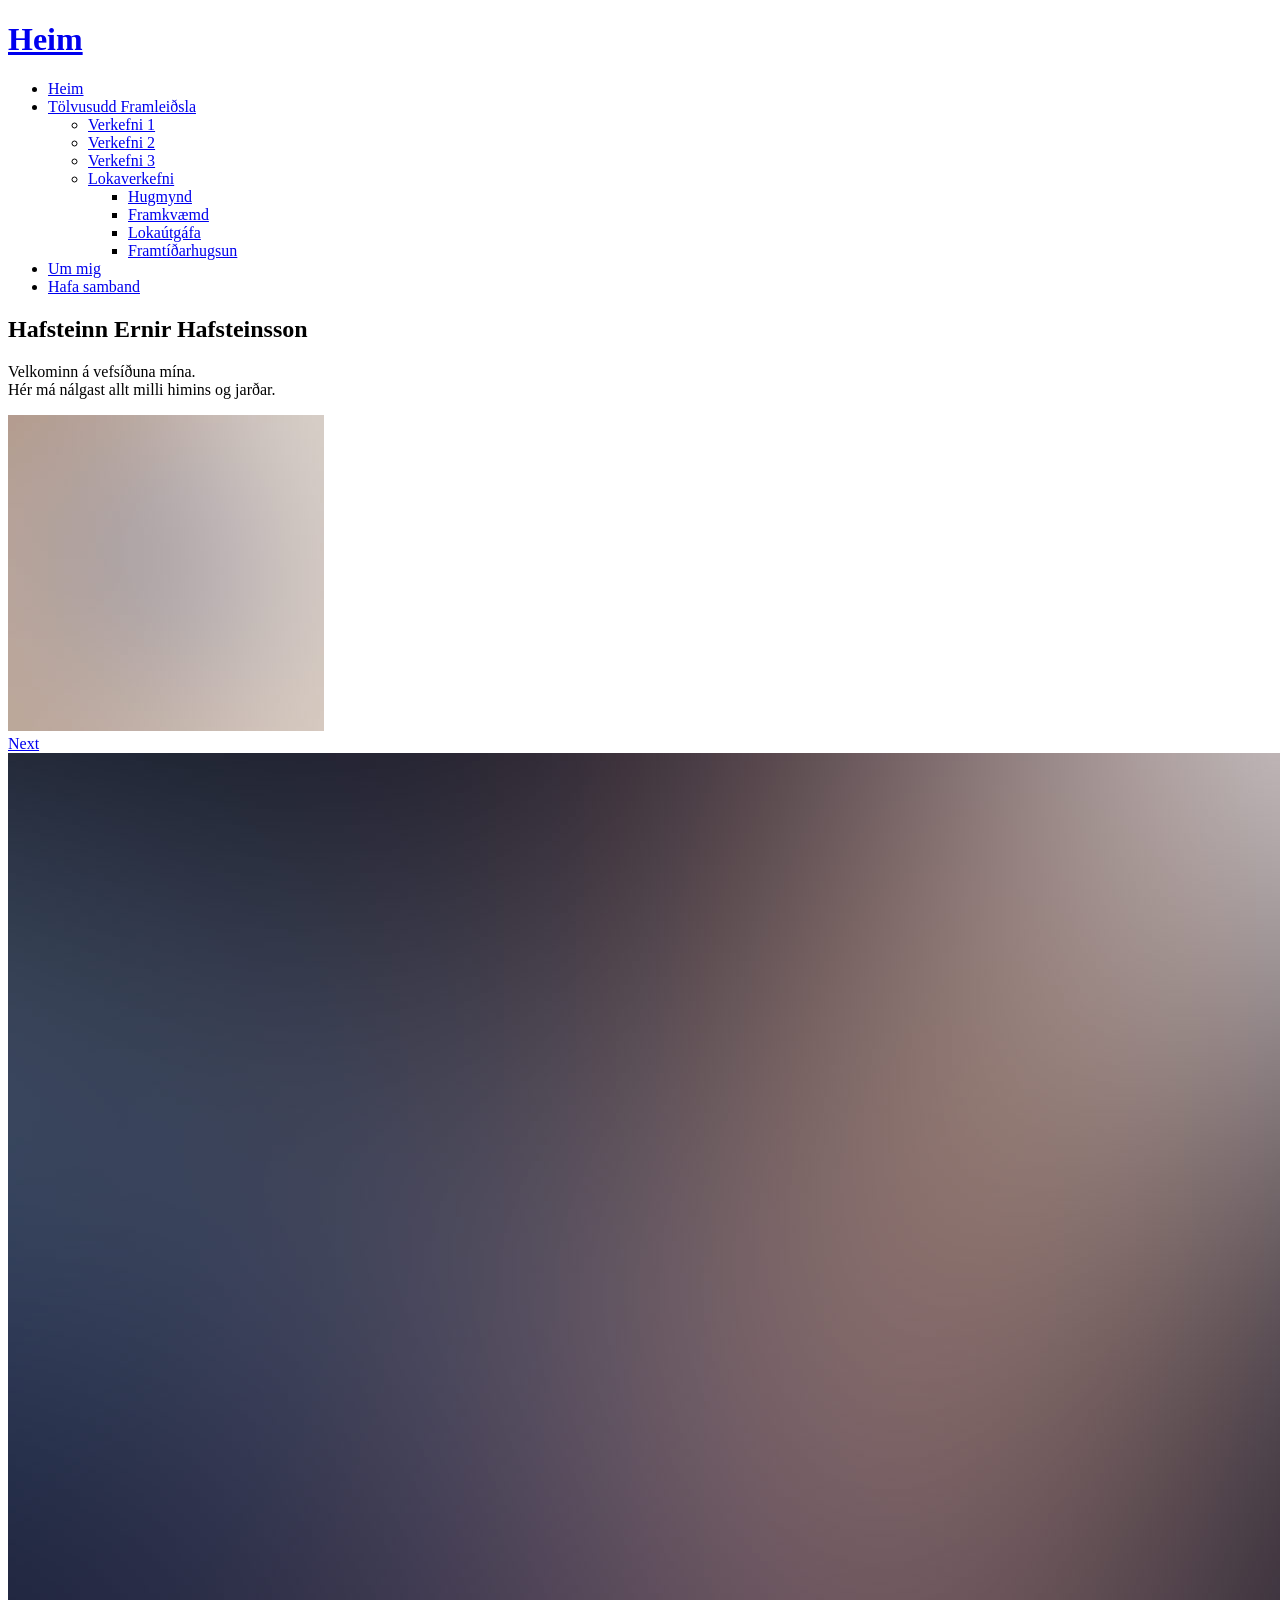
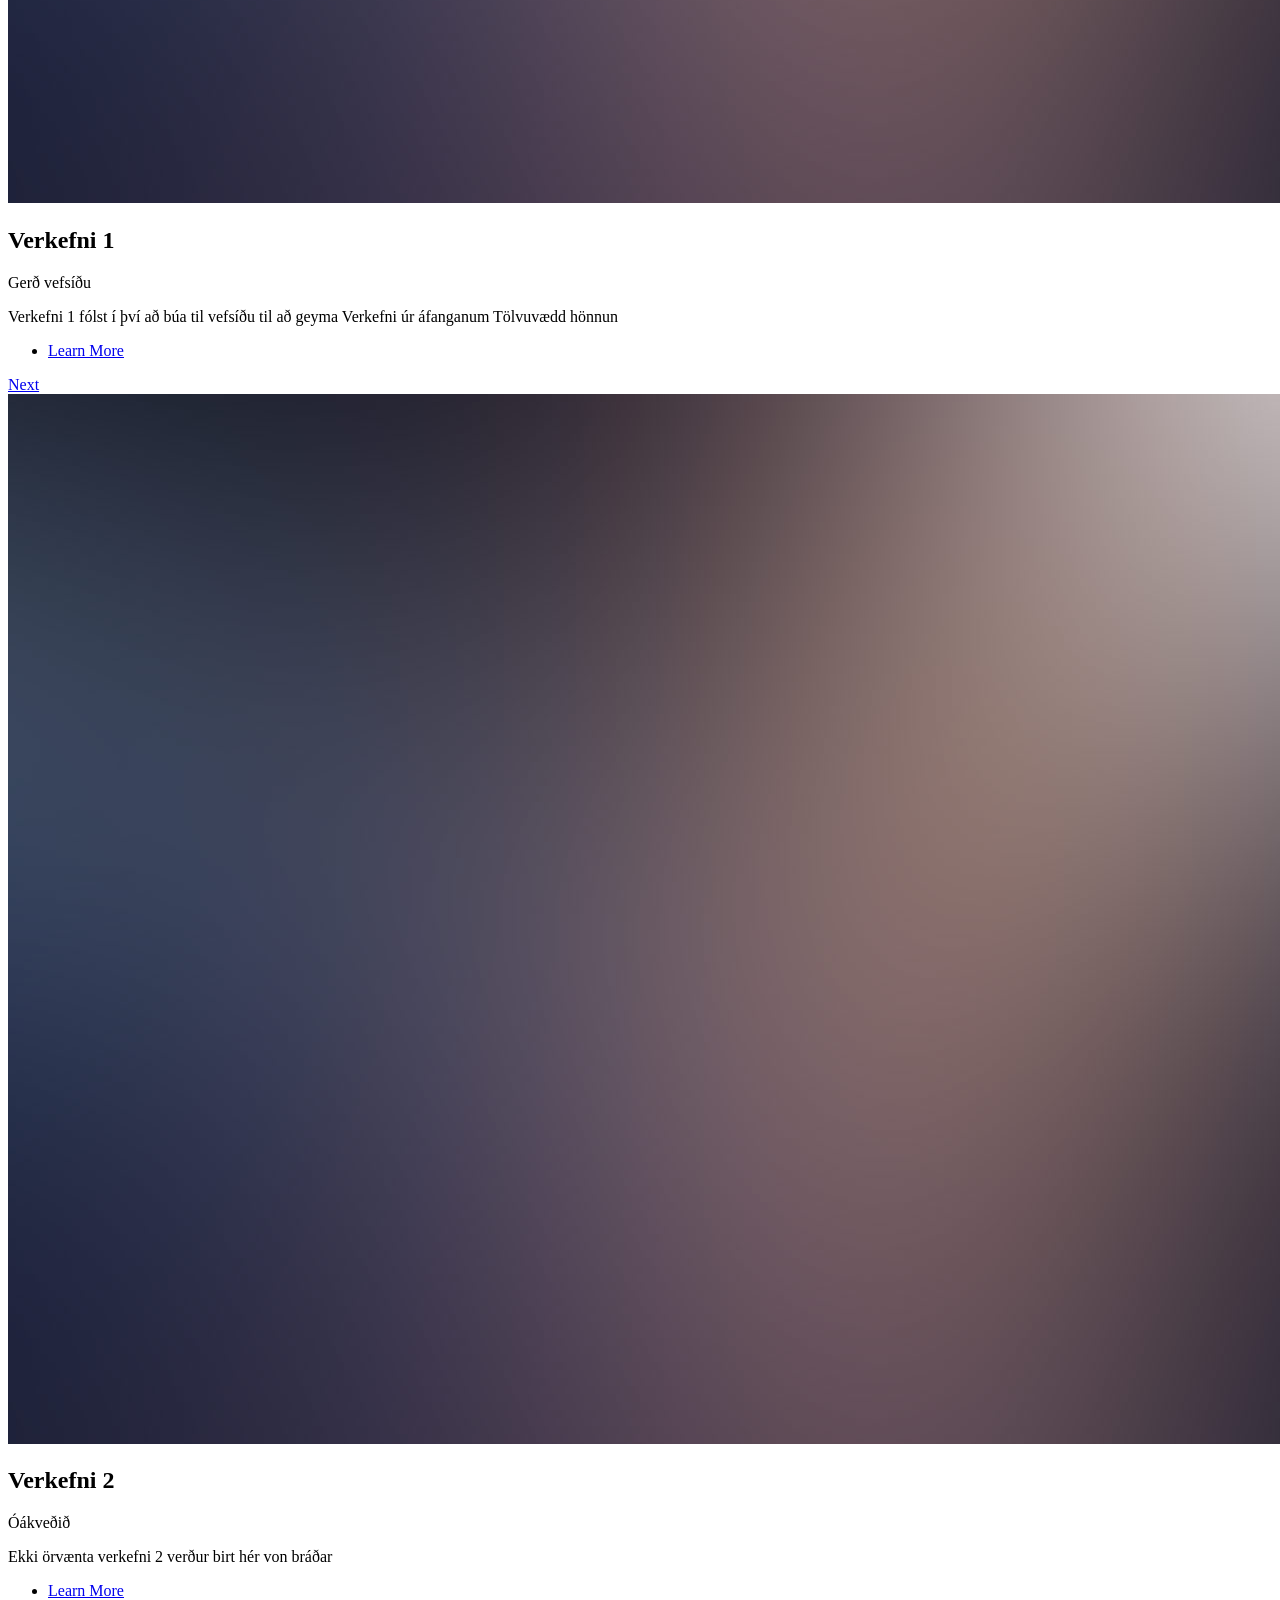
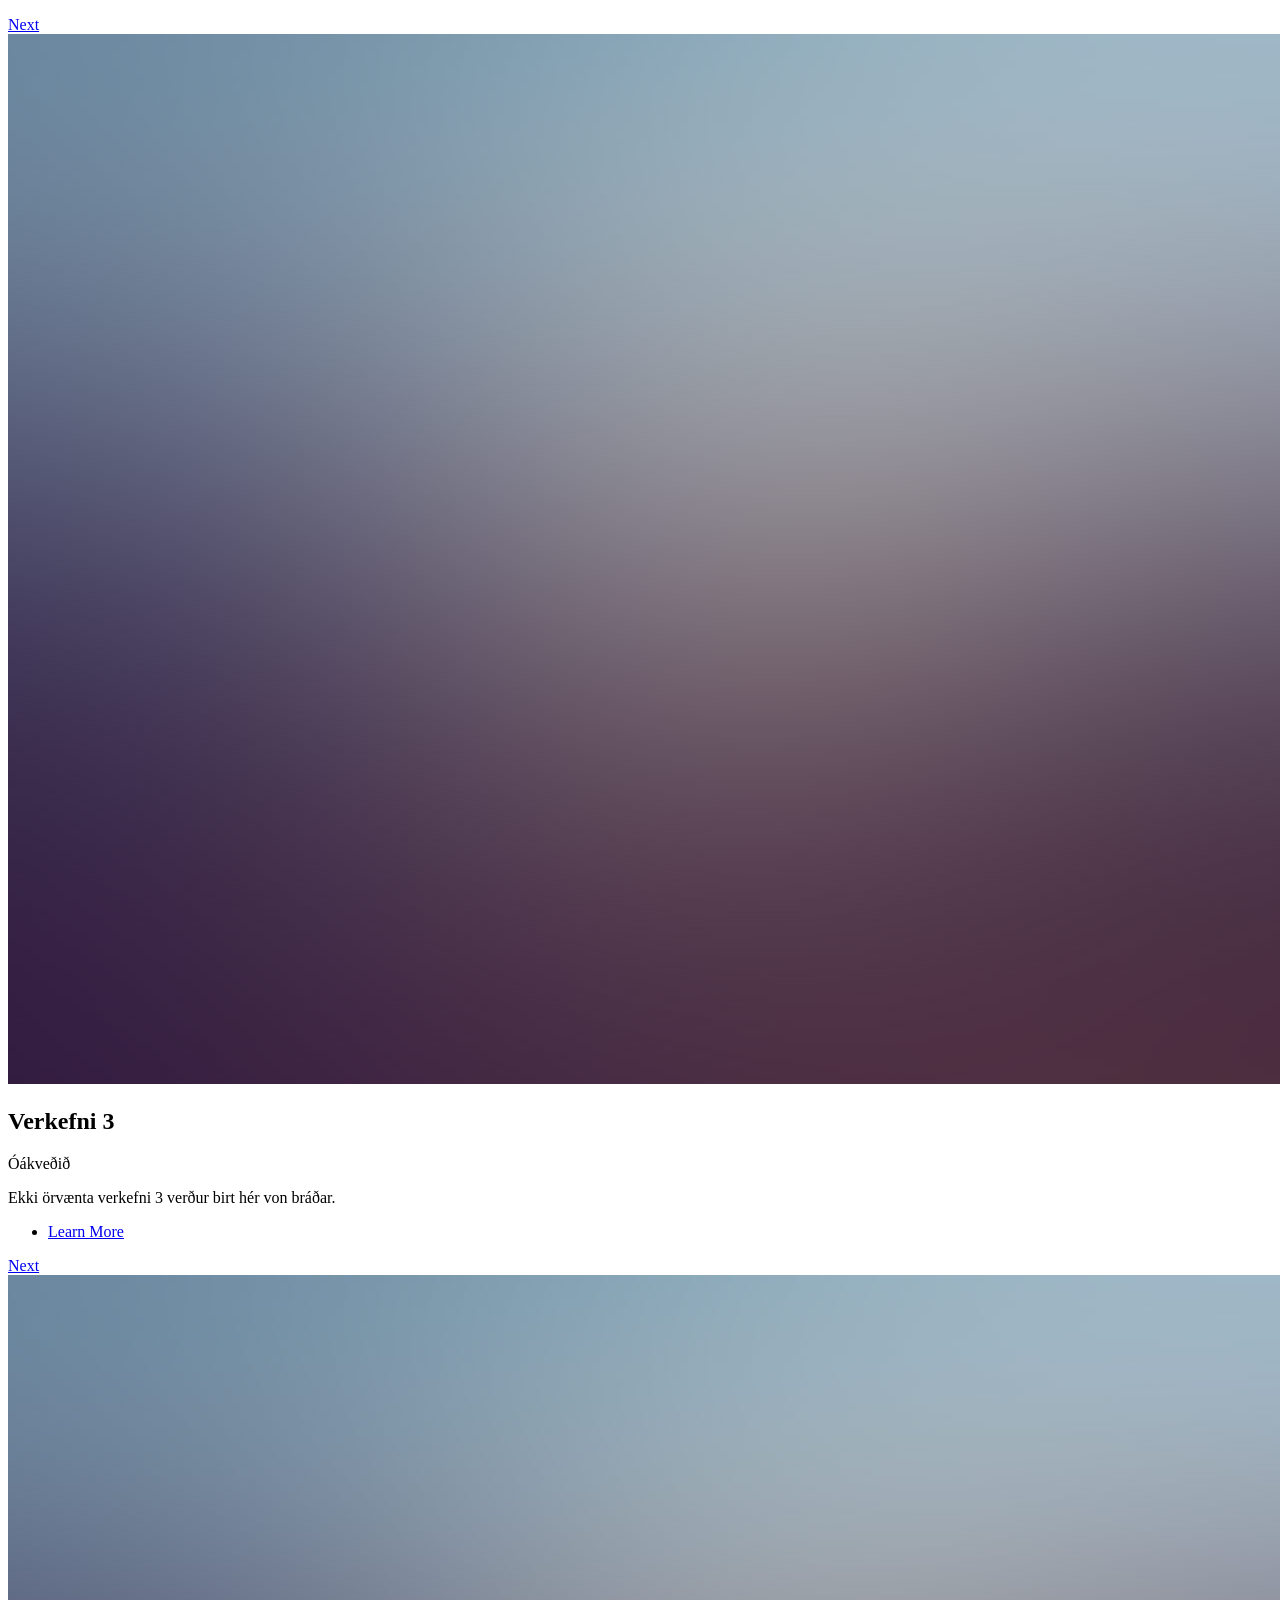
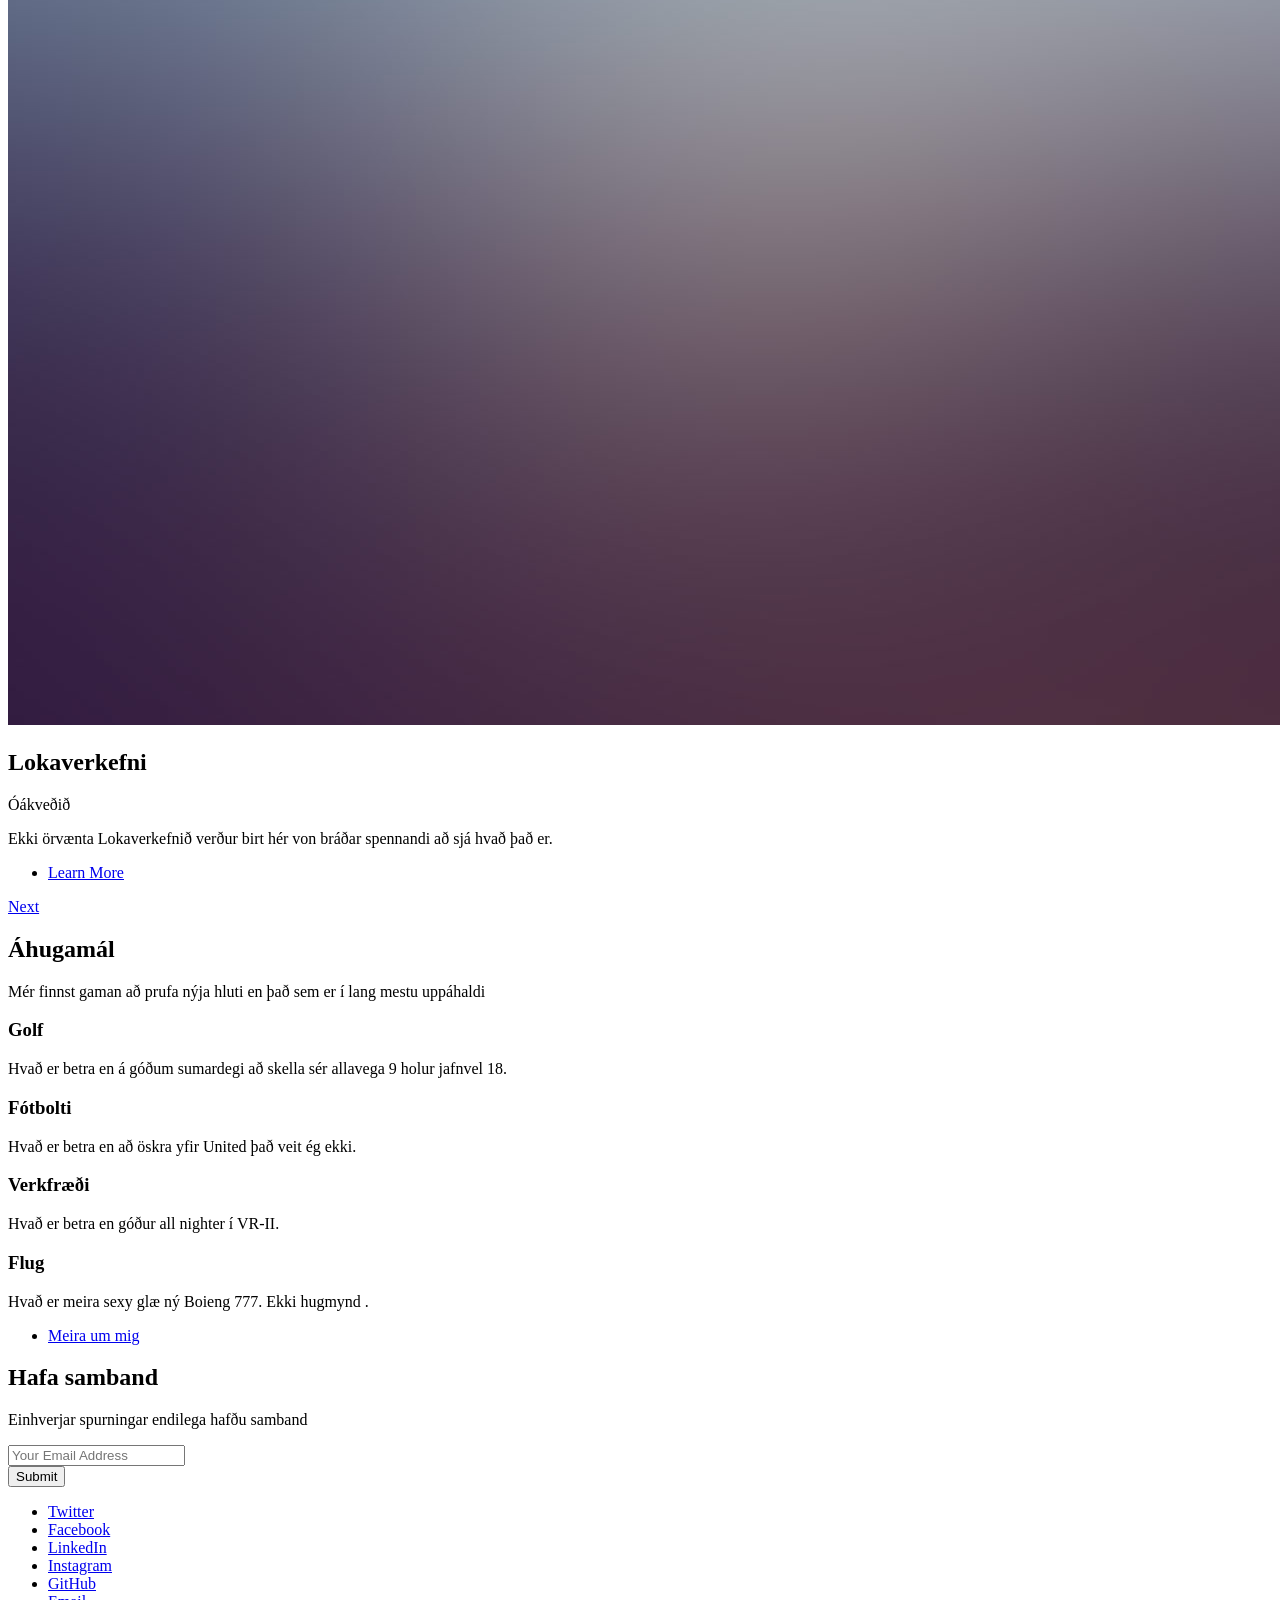
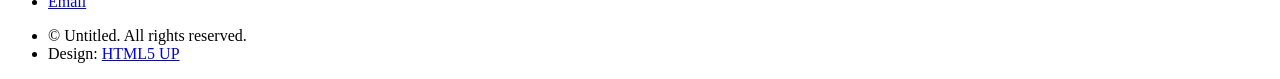
==== index.html @ cff500f5 "Add files via upload" ====
<!DOCTYPE HTML>
<!--
	Landed by HTML5 UP
	html5up.net | @ajlkn
	Free for personal and commercial use under the CCA 3.0 license (html5up.net/license)
-->
<html>
	<head>
		<title>Landed by HTML5 UP</title>
		<meta charset="utf-8" />
		<meta name="viewport" content="width=device-width, initial-scale=1, user-scalable=no" />
		<link rel="stylesheet" href="assets/css/main.css" />
		<noscript><link rel="stylesheet" href="assets/css/noscript.css" /></noscript>
	</head>
	<body class="is-preload landing">
		<div id="page-wrapper">

			<!-- Header -->
				<header id="header">
					<h1 id="logo"><a href="index.html">Heim</a></h1>
					<nav id="nav">
						<ul>
							<li><a href="index.html">Heim</a></li>
							<li>
								<a href="#">Tölvusudd Framleiðsla</a>
								<ul>
									<li><a href="left-sidebar.html">Verkefni 1</a></li>
									<li><a href="right-sidebar.html">Verkefni 2</a></li>
									<li><a href="no-sidebar.html">Verkefni 3</a></li>
									<li>
										<a href="#">Lokaverkefni</a>
										<ul>
											<li><a href="#">Hugmynd</a></li>
											<li><a href="#">Framkvæmd</a></li>
											<li><a href="#">Lokaútgáfa</a></li>
											<li><a href="#">Framtíðarhugsun</a></li>
										</ul>
									</li>
								</ul>
							</li>
							<li><a href="elements.html">Um mig</a></li>
							<li><a href="#" class="button primary">Hafa samband</a></li>
						</ul>
					</nav>
				</header>

			<!-- Banner -->
				<section id="banner">
					<div class="content">
						<header>
							<h2>Hafsteinn Ernir Hafsteinsson</h2>
							<p>Velkominn á vefsíðuna mína.<br />
							Hér má nálgast allt milli himins og jarðar.</p>
						</header>
						<span class="image"><img src="images/pic01.jpg" alt="" /></span>
					</div>
					<a href="#one" class="goto-next scrolly">Next</a>
				</section>

			<!-- One -->
				<section id="One" class="spotlight style1 right">
					<span class="image fit main"><img src="images/pic03.jpg" alt="" /></span>
					<div class="content">
						<header>
							<h2>Verkefni 1</h2>
							<p>Gerð vefsíðu</p>
						</header>
						<p>Verkefni 1 fólst í því að búa til vefsíðu til að geyma
							Verkefni úr áfanganum Tölvuvædd hönnun 

						</p>
						<ul class="actions">
							<li><a href="#" class="button">Learn More</a></li>
						</ul>
					</div>
					<a href="#three" class="goto-next scrolly">Next</a>
				</section>

			<!-- Two -->
				<section id="two" class="spotlight style2 right">
					<span class="image fit main"><img src="images/pic03.jpg" alt="" /></span>
					<div class="content">
						<header>
							<h2>Verkefni 2</h2>
							<p>Óákveðið</p>
						</header>
						<p>Ekki örvænta verkefni 2 verður birt hér von bráðar</p>
						<ul class="actions">
							<li><a href="#" class="button">Learn More</a></li>
						</ul>
					</div>
					<a href="#three" class="goto-next scrolly">Next</a>
				</section>

			<!-- Three -->
				<section id="three" class="spotlight style3 left">
					<span class="image fit main bottom"><img src="images/pic04.jpg" alt="" /></span>
					<div class="content">
						<header>
							<h2>Verkefni 3 </h2>
							<p>Óákveðið</p>
						</header>
						<p>Ekki örvænta verkefni 3 verður birt hér von bráðar.</p>
						<ul class="actions">
							<li><a href="#" class="button">Learn More</a></li>
						</ul>
					</div>
					<a href="#four" class="goto-next scrolly">Next</a>
				</section>

			<!-- Three -->
				<section id="four" class="spotlight style4 left">
					<span class="image fit main bottom"><img src="images/pic04.jpg" alt="" /></span>
					<div class="content">
						<header>
							<h2>Lokaverkefni </h2>
							<p>Óákveðið</p>
						</header>
						<p>Ekki örvænta Lokaverkefnið verður birt hér von bráðar
							spennandi að sjá hvað það er.</p>
						<ul class="actions">
							<li><a href="#" class="button">Learn More</a></li>
						</ul>
					</div>
					<a href="#four" class="goto-next scrolly">Next</a>
				</section>

			<!-- Four -->
				<section id="five" class="wrapper style1 special fade-up">
					<div class="container">
						<header class="major">
							<h2>Áhugamál</h2>
							<p>Mér finnst gaman að prufa nýja hluti en það sem er í lang mestu uppáhaldi </p>
						</header>
						<div class="box alt">
							<div class="row gtr-uniform">
								<section class="col-4 col-6-medium col-12-xsmall">
									<span class="icon solid alt major fa-chart-area"></span>
									<h3>Golf</h3>
									<p>Hvað er betra en á góðum sumardegi að skella sér allavega 9 holur jafnvel 18.</p>
								</section>
								<section class="col-4 col-6-medium col-12-xsmall">
									<span class="icon solid alt major fa-comment"></span>
									<h3>Fótbolti</h3>
									<p>Hvað er betra en að öskra yfir United það veit ég ekki.</p>
								</section>
								<section class="col-4 col-6-medium col-12-xsmall">
									<span class="icon solid alt major fa-flask"></span>
									<h3>Verkfræði</h3>
									<p>Hvað er betra en góður all nighter í VR-II.</p>
								</section>
								<section class="col-4 col-6-medium col-12-xsmall">
									<span class="icon solid alt major fa-paper-plane"></span>
									<h3>Flug</h3>
									<p>Hvað er meira sexy glæ ný Boieng 777. Ekki hugmynd .</p>
								</section>
							</div>
						</div>
						<footer class="major">
							<ul class="actions special">
								<li><a href="#" class="button">Meira um mig</a></li>
							</ul>
						</footer>
					</div>
				</section>

			<!-- Five -->
				<section id="six" class="wrapper style2 special fade">
					<div class="container">
						<header>
							<h2>Hafa samband</h2>
							<p>Einhverjar spurningar endilega hafðu samband</p>
						</header>
						<form method="post" action="#" class="cta">
							<div class="row gtr-uniform gtr-50">
								<div class="col-8 col-12-xsmall"><input type="email" name="email" id="email" placeholder="Your Email Address" /></div>
								<div class="col-4 col-12-xsmall"><input type="submit" value="Submit" class="fit primary" /></div>
							</div>
						</form>
					</div>
				</section>

			<!-- Footer -->
				<footer id="footer">
					<ul class="icons">
						<li><a href="#" class="icon brands alt fa-twitter"><span class="label">Twitter</span></a></li>
						<li><a href="#" class="icon brands alt fa-facebook-f"><span class="label">Facebook</span></a></li>
						<li><a href="#" class="icon brands alt fa-linkedin-in"><span class="label">LinkedIn</span></a></li>
						<li><a href="#" class="icon brands alt fa-instagram"><span class="label">Instagram</span></a></li>
						<li><a href="#" class="icon brands alt fa-github"><span class="label">GitHub</span></a></li>
						<li><a href="#" class="icon solid alt fa-envelope"><span class="label">Email</span></a></li>
					</ul>
					<ul class="copyright">
						<li>&copy; Untitled. All rights reserved.</li><li>Design: <a href="http://html5up.net">HTML5 UP</a></li>
					</ul>
				</footer>

		</div>

		<!-- Scripts -->
			<script src="assets/js/jquery.min.js"></script>
			<script src="assets/js/jquery.scrolly.min.js"></script>
			<script src="assets/js/jquery.dropotron.min.js"></script>
			<script src="assets/js/jquery.scrollex.min.js"></script>
			<script src="assets/js/browser.min.js"></script>
			<script src="assets/js/breakpoints.min.js"></script>
			<script src="assets/js/util.js"></script>
			<script src="assets/js/main.js"></script>

	</body>
</html>
---- assets/css/main.css ----
@import url("fontawesome-all.min.css");
@import url("https://fonts.googleapis.com/css?family=Roboto:100,300,100italic,300italic");

/*
	Landed by HTML5 UP
	html5up.net | @ajlkn
	Free for personal and commercial use under the CCA 3.0 license (html5up.net/license)
*/

html, body, div, span, applet, object,
iframe, h1, h2, h3, h4, h5, h6, p, blockquote,
pre, a, abbr, acronym, address, big, cite,
code, del, dfn, em, img, ins, kbd, q, s, samp,
small, strike, strong, sub, sup, tt, var, b,
u, i, center, dl, dt, dd, ol, ul, li, fieldset,
form, label, legend, table, caption, tbody,
tfoot, thead, tr, th, td, article, aside,
canvas, details, embed, figure, figcaption,
footer, header, hgroup, menu, nav, output, ruby,
section, summary, time, mark, audio, video {
	margin: 0;
	padding: 0;
	border: 0;
	font-size: 100%;
	font: inherit;
	vertical-align: baseline;}

article, aside, details, figcaption, figure,
footer, header, hgroup, menu, nav, section {
	display: block;}

body {
	line-height: 1;
}

ol, ul {
	list-style: none;
}

blockquote, q {
	quotes: none;
}

	blockquote:before, blockquote:after, q:before, q:after {
		content: '';
		content: none;
	}

table {
	border-collapse: collapse;
	border-spacing: 0;
}

body {
	-webkit-text-size-adjust: none;
}

mark {
	background-color: transparent;
	color: inherit;
}

input::-moz-focus-inner {
	border: 0;
	padding: 0;
}

input, select, textarea {
	-moz-appearance: none;
	-webkit-appearance: none;
	-ms-appearance: none;
	appearance: none;
}

/* Basic */

	html {
		box-sizing: border-box;
	}

	*, *:before, *:after {
		box-sizing: inherit;
	}

	html, body {
		background: #1c1d26;
	}

	body.is-preload *, body.is-preload *:before, body.is-preload *:after {
		-moz-animation: none !important;
		-webkit-animation: none !important;
		-ms-animation: none !important;
		animation: none !important;
		-moz-transition: none !important;
		-webkit-transition: none !important;
		-ms-transition: none !important;
		transition: none !important;
	}

	body, input, select, textarea {
		color: rgba(255, 255, 255, 0.75);
		font-family: "Roboto", Helvetica, sans-serif;
		font-size: 15pt;
		font-weight: 100;
		line-height: 1.75em;
	}

	a {
		-moz-transition: border-color 0.2s ease-in-out, color 0.2s ease-in-out;
		-webkit-transition: border-color 0.2s ease-in-out, color 0.2s ease-in-out;
		-ms-transition: border-color 0.2s ease-in-out, color 0.2s ease-in-out;
		transition: border-color 0.2s ease-in-out, color 0.2s ease-in-out;
		border-bottom: dotted 1px;
		color: #e44c65;
		text-decoration: none;
	}

		a:hover {
			color: #e44c65 !important;
			border-bottom-color: transparent;
		}

	strong, b {
		color: #ffffff;
		font-weight: 300;
	}

	em, i {
		font-style: italic;
	}

	p {
		margin: 0 0 2em 0;
	}

	h1, h2, h3, h4, h5, h6 {
		color: #ffffff;
		font-weight: 300;
		line-height: 1em;
		margin: 0 0 1em 0;
	}

		h1 a, h2 a, h3 a, h4 a, h5 a, h6 a {
			color: inherit;
			border: 0;
		}

	h2 {
		font-size: 2em;
		line-height: 1.5em;
		letter-spacing: -0.025em;
	}

	h3 {
		font-size: 1.35em;
		line-height: 1.5em;
	}

	h4 {
		font-size: 1.1em;
		line-height: 1.5em;
	}

	h5 {
		font-size: 0.9em;
		line-height: 1.5em;
	}

	h6 {
		font-size: 0.7em;
		line-height: 1.5em;
	}

	sub {
		font-size: 0.8em;
		position: relative;
		top: 0.5em;
	}

	sup {
		font-size: 0.8em;
		position: relative;
		top: -0.5em;
	}

	hr {
		border: 0;
		border-bottom: solid 1px rgba(255, 255, 255, 0.3);
		margin: 3em 0;
	}

		hr.major {
			margin: 4em 0;
		}

	blockquote {
		border-left: solid 4px rgba(255, 255, 255, 0.3);
		font-style: italic;
		margin: 0 0 2em 0;
		padding: 0.5em 0 0.5em 2em;
	}

	code {
		background: rgba(255, 255, 255, 0.075);
		border-radius: 4px;
		font-family: "Courier New", monospace;
		font-size: 0.9em;
		margin: 0 0.25em;
		padding: 0.25em 0.65em;
	}

	pre {
		-webkit-overflow-scrolling: touch;
		font-family: "Courier New", monospace;
		font-size: 0.9em;
		margin: 0 0 2em 0;
	}

		pre code {
			display: block;
			line-height: 1.75em;
			padding: 1em 1.5em;
			overflow-x: auto;
		}

	.align-left {
		text-align: left;
	}

	.align-center {
		text-align: center;
	}

	.align-right {
		text-align: right;
	}

/* Loader */

	@-moz-keyframes spinner-show {
		0% {
			opacity: 0;
		}

		100% {
			opacity: 1;
		}
	}

	@-webkit-keyframes spinner-show {
		0% {
			opacity: 0;
		}

		100% {
			opacity: 1;
		}
	}

	@-ms-keyframes spinner-show {
		0% {
			opacity: 0;
		}

		100% {
			opacity: 1;
		}
	}

	@keyframes spinner-show {
		0% {
			opacity: 0;
		}

		100% {
			opacity: 1;
		}
	}

	@-moz-keyframes spinner-hide {
		0% {
			color: rgba(255, 255, 255, 0.15);
			z-index: 100001;
			-moz-transform: scale(1) rotate(0deg);
			-webkit-transform: scale(1) rotate(0deg);
			-ms-transform: scale(1) rotate(0deg);
			transform: scale(1) rotate(0deg);
		}

		99% {
			color: #1c1d26;
			z-index: 100001;
			-moz-transform: scale(0.5) rotate(360deg);
			-webkit-transform: scale(0.5) rotate(360deg);
			-ms-transform: scale(0.5) rotate(360deg);
			transform: scale(0.5) rotate(360deg);
		}

		100% {
			color: #1c1d26;
			z-index: -1;
			-moz-transform: scale(0.5) rotate(360deg);
			-webkit-transform: scale(0.5) rotate(360deg);
			-ms-transform: scale(0.5) rotate(360deg);
			transform: scale(0.5) rotate(360deg);
		}
	}

	@-webkit-keyframes spinner-hide {
		0% {
			color: rgba(255, 255, 255, 0.15);
			z-index: 100001;
			-moz-transform: scale(1) rotate(0deg);
			-webkit-transform: scale(1) rotate(0deg);
			-ms-transform: scale(1) rotate(0deg);
			transform: scale(1) rotate(0deg);
		}

		99% {
			color: #1c1d26;
			z-index: 100001;
			-moz-transform: scale(0.5) rotate(360deg);
			-webkit-transform: scale(0.5) rotate(360deg);
			-ms-transform: scale(0.5) rotate(360deg);
			transform: scale(0.5) rotate(360deg);
		}

		100% {
			color: #1c1d26;
			z-index: -1;
			-moz-transform: scale(0.5) rotate(360deg);
			-webkit-transform: scale(0.5) rotate(360deg);
			-ms-transform: scale(0.5) rotate(360deg);
			transform: scale(0.5) rotate(360deg);
		}
	}

	@-ms-keyframes spinner-hide {
		0% {
			color: rgba(255, 255, 255, 0.15);
			z-index: 100001;
			-moz-transform: scale(1) rotate(0deg);
			-webkit-transform: scale(1) rotate(0deg);
			-ms-transform: scale(1) rotate(0deg);
			transform: scale(1) rotate(0deg);
		}

		99% {
			color: #1c1d26;
			z-index: 100001;
			-moz-transform: scale(0.5) rotate(360deg);
			-webkit-transform: scale(0.5) rotate(360deg);
			-ms-transform: scale(0.5) rotate(360deg);
			transform: scale(0.5) rotate(360deg);
		}

		100% {
			color: #1c1d26;
			z-index: -1;
			-moz-transform: scale(0.5) rotate(360deg);
			-webkit-transform: scale(0.5) rotate(360deg);
			-ms-transform: scale(0.5) rotate(360deg);
			transform: scale(0.5) rotate(360deg);
		}
	}

	@keyframes spinner-hide {
		0% {
			color: rgba(255, 255, 255, 0.15);
			z-index: 100001;
			-moz-transform: scale(1) rotate(0deg);
			-webkit-transform: scale(1) rotate(0deg);
			-ms-transform: scale(1) rotate(0deg);
			transform: scale(1) rotate(0deg);
		}

		99% {
			color: #1c1d26;
			z-index: 100001;
			-moz-transform: scale(0.5) rotate(360deg);
			-webkit-transform: scale(0.5) rotate(360deg);
			-ms-transform: scale(0.5) rotate(360deg);
			transform: scale(0.5) rotate(360deg);
		}

		100% {
			color: #1c1d26;
			z-index: -1;
			-moz-transform: scale(0.5) rotate(360deg);
			-webkit-transform: scale(0.5) rotate(360deg);
			-ms-transform: scale(0.5) rotate(360deg);
			transform: scale(0.5) rotate(360deg);
		}
	}

	@-moz-keyframes spinner-rotate {
		0% {
			-moz-transform: scale(1) rotate(0deg);
			-webkit-transform: scale(1) rotate(0deg);
			-ms-transform: scale(1) rotate(0deg);
			transform: scale(1) rotate(0deg);
		}

		100% {
			-moz-transform: scale(1) rotate(360deg);
			-webkit-transform: scale(1) rotate(360deg);
			-ms-transform: scale(1) rotate(360deg);
			transform: scale(1) rotate(360deg);
		}
	}

	@-webkit-keyframes spinner-rotate {
		0% {
			-moz-transform: scale(1) rotate(0deg);
			-webkit-transform: scale(1) rotate(0deg);
			-ms-transform: scale(1) rotate(0deg);
			transform: scale(1) rotate(0deg);
		}

		100% {
			-moz-transform: scale(1) rotate(360deg);
			-webkit-transform: scale(1) rotate(360deg);
			-ms-transform: scale(1) rotate(360deg);
			transform: scale(1) rotate(360deg);
		}
	}

	@-ms-keyframes spinner-rotate {
		0% {
			-moz-transform: scale(1) rotate(0deg);
			-webkit-transform: scale(1) rotate(0deg);
			-ms-transform: scale(1) rotate(0deg);
			transform: scale(1) rotate(0deg);
		}

		100% {
			-moz-transform: scale(1) rotate(360deg);
			-webkit-transform: scale(1) rotate(360deg);
			-ms-transform: scale(1) rotate(360deg);
			transform: scale(1) rotate(360deg);
		}
	}

	@keyframes spinner-rotate {
		0% {
			-moz-transform: scale(1) rotate(0deg);
			-webkit-transform: scale(1) rotate(0deg);
			-ms-transform: scale(1) rotate(0deg);
			transform: scale(1) rotate(0deg);
		}

		100% {
			-moz-transform: scale(1) rotate(360deg);
			-webkit-transform: scale(1) rotate(360deg);
			-ms-transform: scale(1) rotate(360deg);
			transform: scale(1) rotate(360deg);
		}
	}

	@-moz-keyframes overlay-hide {
		0% {
			opacity: 1;
			z-index: 100000;
		}

		15% {
			opacity: 1;
			z-index: 100000;
		}

		99% {
			opacity: 0;
			z-index: 100000;
		}

		100% {
			opacity: 0;
			z-index: -1;
		}
	}

	@-webkit-keyframes overlay-hide {
		0% {
			opacity: 1;
			z-index: 100000;
		}

		15% {
			opacity: 1;
			z-index: 100000;
		}

		99% {
			opacity: 0;
			z-index: 100000;
		}

		100% {
			opacity: 0;
			z-index: -1;
		}
	}

	@-ms-keyframes overlay-hide {
		0% {
			opacity: 1;
			z-index: 100000;
		}

		15% {
			opacity: 1;
			z-index: 100000;
		}

		99% {
			opacity: 0;
			z-index: 100000;
		}

		100% {
			opacity: 0;
			z-index: -1;
		}
	}

	@keyframes overlay-hide {
		0% {
			opacity: 1;
			z-index: 100000;
		}

		15% {
			opacity: 1;
			z-index: 100000;
		}

		99% {
			opacity: 0;
			z-index: 100000;
		}

		100% {
			opacity: 0;
			z-index: -1;
		}
	}

	body.landing {
		text-decoration: none;
	}

		body.landing:before {
			-moz-osx-font-smoothing: grayscale;
			-webkit-font-smoothing: antialiased;
			display: inline-block;
			font-style: normal;
			font-variant: normal;
			text-rendering: auto;
			line-height: 1;
			text-transform: none !important;
			font-family: 'Font Awesome 5 Free';
			font-weight: 900;
		}

		body.landing:before {
			-moz-animation: spinner-show 1.5s 1 0.25s ease forwards, spinner-hide 0.25s ease-in-out forwards !important;
			-webkit-animation: spinner-show 1.5s 1 0.25s ease forwards, spinner-hide 0.25s ease-in-out forwards !important;
			-ms-animation: spinner-show 1.5s 1 0.25s ease forwards, spinner-hide 0.25s ease-in-out forwards !important;
			animation: spinner-show 1.5s 1 0.25s ease forwards, spinner-hide 0.25s ease-in-out forwards !important;
			-moz-transform-origin: 50% 50%;
			-webkit-transform-origin: 50% 50%;
			-ms-transform-origin: 50% 50%;
			transform-origin: 50% 50%;
			color: rgba(255, 255, 255, 0.15);
			content: '\f1ce';
			cursor: default;
			display: block;
			font-size: 2em;
			height: 2em;
			left: 50%;
			line-height: 2em;
			margin: -1em 0 0 -1em;
			opacity: 0;
			position: fixed;
			text-align: center;
			top: 50%;
			width: 2em;
			z-index: -1;
		}

		body.landing:after {
			-moz-animation: overlay-hide 1.5s ease-in forwards !important;
			-webkit-animation: overlay-hide 1.5s ease-in forwards !important;
			-ms-animation: overlay-hide 1.5s ease-in forwards !important;
			animation: overlay-hide 1.5s ease-in forwards !important;
			background: #1c1d26;
			content: '';
			display: block;
			height: 100%;
			left: 0;
			opacity: 0;
			position: fixed;
			top: 0;
			width: 100%;
			z-index: -1;
		}

		body.landing.is-preload:before {
			-moz-animation: spinner-show 1.5s 1 0.25s ease forwards, spinner-rotate 0.75s infinite linear !important;
			-webkit-animation: spinner-show 1.5s 1 0.25s ease forwards, spinner-rotate 0.75s infinite linear !important;
			-ms-animation: spinner-show 1.5s 1 0.25s ease forwards, spinner-rotate 0.75s infinite linear !important;
			animation: spinner-show 1.5s 1 0.25s ease forwards, spinner-rotate 0.75s infinite linear !important;
			z-index: 100001;
		}

		body.landing.is-preload:after {
			-moz-animation: none !important;
			-webkit-animation: none !important;
			-ms-animation: none !important;
			animation: none !important;
			opacity: 1;
			z-index: 100000;
		}

	@media (-webkit-min-device-pixel-ratio: 2) {

		body.landing:before {
			line-height: 2.025em;
		}

	}

/* Container */

	.container {
		margin: 0 auto;
		max-width: calc(100% - 4em);
		width: 70em;
	}

		.container.xsmall {
			width: 17.5em;
		}

		.container.small {
			width: 35em;
		}

		.container.medium {
			width: 52.5em;
		}

		.container.large {
			width: 87.5em;
		}

		.container.xlarge {
			width: 105em;
		}

		.container.max {
			width: 100%;
		}

		@media screen and (max-width: 1280px) {

			.container {
				width: 90%;
				max-width: 100%;
			}

		}

		@media screen and (max-width: 980px) {

			.container {
				width: 100% !important;
			}

		}

/* Row */

	.row {
		display: flex;
		flex-wrap: wrap;
		box-sizing: border-box;
		align-items: stretch;
	}

		.row > * {
			box-sizing: border-box;
		}

		.row.gtr-uniform > * > :last-child {
			margin-bottom: 0;
		}

		.row.aln-left {
			justify-content: flex-start;
		}

		.row.aln-center {
			justify-content: center;
		}

		.row.aln-right {
			justify-content: flex-end;
		}

		.row.aln-top {
			align-items: flex-start;
		}

		.row.aln-middle {
			align-items: center;
		}

		.row.aln-bottom {
			align-items: flex-end;
		}

		.row > .imp {
			order: -1;
		}

		.row > .col-1 {
			width: 8.33333%;
		}

		.row > .off-1 {
			margin-left: 8.33333%;
		}

		.row > .col-2 {
			width: 16.66667%;
		}

		.row > .off-2 {
			margin-left: 16.66667%;
		}

		.row > .col-3 {
			width: 25%;
		}

		.row > .off-3 {
			margin-left: 25%;
		}

		.row > .col-4 {
			width: 33.33333%;
		}

		.row > .off-4 {
			margin-left: 33.33333%;
		}

		.row > .col-5 {
			width: 41.66667%;
		}

		.row > .off-5 {
			margin-left: 41.66667%;
		}

		.row > .col-6 {
			width: 50%;
		}

		.row > .off-6 {
			margin-left: 50%;
		}

		.row > .col-7 {
			width: 58.33333%;
		}

		.row > .off-7 {
			margin-left: 58.33333%;
		}

		.row > .col-8 {
			width: 66.66667%;
		}

		.row > .off-8 {
			margin-left: 66.66667%;
		}

		.row > .col-9 {
			width: 75%;
		}

		.row > .off-9 {
			margin-left: 75%;
		}

		.row > .col-10 {
			width: 83.33333%;
		}

		.row > .off-10 {
			margin-left: 83.33333%;
		}

		.row > .col-11 {
			width: 91.66667%;
		}

		.row > .off-11 {
			margin-left: 91.66667%;
		}

		.row > .col-12 {
			width: 100%;
		}

		.row > .off-12 {
			margin-left: 100%;
		}

		.row.gtr-0 {
			margin-top: 0;
			margin-left: 0em;
		}

			.row.gtr-0 > * {
				padding: 0 0 0 0em;
			}

			.row.gtr-0.gtr-uniform {
				margin-top: 0em;
			}

				.row.gtr-0.gtr-uniform > * {
					padding-top: 0em;
				}

		.row.gtr-25 {
			margin-top: 0;
			margin-left: -0.625em;
		}

			.row.gtr-25 > * {
				padding: 0 0 0 0.625em;
			}

			.row.gtr-25.gtr-uniform {
				margin-top: -0.625em;
			}

				.row.gtr-25.gtr-uniform > * {
					padding-top: 0.625em;
				}

		.row.gtr-50 {
			margin-top: 0;
			margin-left: -1.25em;
		}

			.row.gtr-50 > * {
				padding: 0 0 0 1.25em;
			}

			.row.gtr-50.gtr-uniform {
				margin-top: -1.25em;
			}

				.row.gtr-50.gtr-uniform > * {
					padding-top: 1.25em;
				}

		.row {
			margin-top: 0;
			margin-left: -2.5em;
		}

			.row > * {
				padding: 0 0 0 2.5em;
			}

			.row.gtr-uniform {
				margin-top: -2.5em;
			}

				.row.gtr-uniform > * {
					padding-top: 2.5em;
				}

		.row.gtr-150 {
			margin-top: 0;
			margin-left: -3.75em;
		}

			.row.gtr-150 > * {
				padding: 0 0 0 3.75em;
			}

			.row.gtr-150.gtr-uniform {
				margin-top: -3.75em;
			}

				.row.gtr-150.gtr-uniform > * {
					padding-top: 3.75em;
				}

		.row.gtr-200 {
			margin-top: 0;
			margin-left: -5em;
		}

			.row.gtr-200 > * {
				padding: 0 0 0 5em;
			}

			.row.gtr-200.gtr-uniform {
				margin-top: -5em;
			}

				.row.gtr-200.gtr-uniform > * {
					padding-top: 5em;
				}

		@media screen and (max-width: 1680px) {

			.row {
				display: flex;
				flex-wrap: wrap;
				box-sizing: border-box;
				align-items: stretch;
			}

				.row > * {
					box-sizing: border-box;
				}

				.row.gtr-uniform > * > :last-child {
					margin-bottom: 0;
				}

				.row.aln-left {
					justify-content: flex-start;
				}

				.row.aln-center {
					justify-content: center;
				}

				.row.aln-right {
					justify-content: flex-end;
				}

				.row.aln-top {
					align-items: flex-start;
				}

				.row.aln-middle {
					align-items: center;
				}

				.row.aln-bottom {
					align-items: flex-end;
				}

				.row > .imp-xlarge {
					order: -1;
				}

				.row > .col-1-xlarge {
					width: 8.33333%;
				}

				.row > .off-1-xlarge {
					margin-left: 8.33333%;
				}

				.row > .col-2-xlarge {
					width: 16.66667%;
				}

				.row > .off-2-xlarge {
					margin-left: 16.66667%;
				}

				.row > .col-3-xlarge {
					width: 25%;
				}

				.row > .off-3-xlarge {
					margin-left: 25%;
				}

				.row > .col-4-xlarge {
					width: 33.33333%;
				}

				.row > .off-4-xlarge {
					margin-left: 33.33333%;
				}

				.row > .col-5-xlarge {
					width: 41.66667%;
				}

				.row > .off-5-xlarge {
					margin-left: 41.66667%;
				}

				.row > .col-6-xlarge {
					width: 50%;
				}

				.row > .off-6-xlarge {
					margin-left: 50%;
				}

				.row > .col-7-xlarge {
					width: 58.33333%;
				}

				.row > .off-7-xlarge {
					margin-left: 58.33333%;
				}

				.row > .col-8-xlarge {
					width: 66.66667%;
				}

				.row > .off-8-xlarge {
					margin-left: 66.66667%;
				}

				.row > .col-9-xlarge {
					width: 75%;
				}

				.row > .off-9-xlarge {
					margin-left: 75%;
				}

				.row > .col-10-xlarge {
					width: 83.33333%;
				}

				.row > .off-10-xlarge {
					margin-left: 83.33333%;
				}

				.row > .col-11-xlarge {
					width: 91.66667%;
				}

				.row > .off-11-xlarge {
					margin-left: 91.66667%;
				}

				.row > .col-12-xlarge {
					width: 100%;
				}

				.row > .off-12-xlarge {
					margin-left: 100%;
				}

				.row.gtr-0 {
					margin-top: 0;
					margin-left: 0em;
				}

					.row.gtr-0 > * {
						padding: 0 0 0 0em;
					}

					.row.gtr-0.gtr-uniform {
						margin-top: 0em;
					}

						.row.gtr-0.gtr-uniform > * {
							padding-top: 0em;
						}

				.row.gtr-25 {
					margin-top: 0;
					margin-left: -0.625em;
				}

					.row.gtr-25 > * {
						padding: 0 0 0 0.625em;
					}

					.row.gtr-25.gtr-uniform {
						margin-top: -0.625em;
					}

						.row.gtr-25.gtr-uniform > * {
							padding-top: 0.625em;
						}

				.row.gtr-50 {
					margin-top: 0;
					margin-left: -1.25em;
				}

					.row.gtr-50 > * {
						padding: 0 0 0 1.25em;
					}

					.row.gtr-50.gtr-uniform {
						margin-top: -1.25em;
					}

						.row.gtr-50.gtr-uniform > * {
							padding-top: 1.25em;
						}

				.row {
					margin-top: 0;
					margin-left: -2.5em;
				}

					.row > * {
						padding: 0 0 0 2.5em;
					}

					.row.gtr-uniform {
						margin-top: -2.5em;
					}

						.row.gtr-uniform > * {
							padding-top: 2.5em;
						}

				.row.gtr-150 {
					margin-top: 0;
					margin-left: -3.75em;
				}

					.row.gtr-150 > * {
						padding: 0 0 0 3.75em;
					}

					.row.gtr-150.gtr-uniform {
						margin-top: -3.75em;
					}

						.row.gtr-150.gtr-uniform > * {
							padding-top: 3.75em;
						}

				.row.gtr-200 {
					margin-top: 0;
					margin-left: -5em;
				}

					.row.gtr-200 > * {
						padding: 0 0 0 5em;
					}

					.row.gtr-200.gtr-uniform {
						margin-top: -5em;
					}

						.row.gtr-200.gtr-uniform > * {
							padding-top: 5em;
						}

		}

		@media screen and (max-width: 1280px) {

			.row {
				display: flex;
				flex-wrap: wrap;
				box-sizing: border-box;
				align-items: stretch;
			}

				.row > * {
					box-sizing: border-box;
				}

				.row.gtr-uniform > * > :last-child {
					margin-bottom: 0;
				}

				.row.aln-left {
					justify-content: flex-start;
				}

				.row.aln-center {
					justify-content: center;
				}

				.row.aln-right {
					justify-content: flex-end;
				}

				.row.aln-top {
					align-items: flex-start;
				}

				.row.aln-middle {
					align-items: center;
				}

				.row.aln-bottom {
					align-items: flex-end;
				}

				.row > .imp-large {
					order: -1;
				}

				.row > .col-1-large {
					width: 8.33333%;
				}

				.row > .off-1-large {
					margin-left: 8.33333%;
				}

				.row > .col-2-large {
					width: 16.66667%;
				}

				.row > .off-2-large {
					margin-left: 16.66667%;
				}

				.row > .col-3-large {
					width: 25%;
				}

				.row > .off-3-large {
					margin-left: 25%;
				}

				.row > .col-4-large {
					width: 33.33333%;
				}

				.row > .off-4-large {
					margin-left: 33.33333%;
				}

				.row > .col-5-large {
					width: 41.66667%;
				}

				.row > .off-5-large {
					margin-left: 41.66667%;
				}

				.row > .col-6-large {
					width: 50%;
				}

				.row > .off-6-large {
					margin-left: 50%;
				}

				.row > .col-7-large {
					width: 58.33333%;
				}

				.row > .off-7-large {
					margin-left: 58.33333%;
				}

				.row > .col-8-large {
					width: 66.66667%;
				}

				.row > .off-8-large {
					margin-left: 66.66667%;
				}

				.row > .col-9-large {
					width: 75%;
				}

				.row > .off-9-large {
					margin-left: 75%;
				}

				.row > .col-10-large {
					width: 83.33333%;
				}

				.row > .off-10-large {
					margin-left: 83.33333%;
				}

				.row > .col-11-large {
					width: 91.66667%;
				}

				.row > .off-11-large {
					margin-left: 91.66667%;
				}

				.row > .col-12-large {
					width: 100%;
				}

				.row > .off-12-large {
					margin-left: 100%;
				}

				.row.gtr-0 {
					margin-top: 0;
					margin-left: 0em;
				}

					.row.gtr-0 > * {
						padding: 0 0 0 0em;
					}

					.row.gtr-0.gtr-uniform {
						margin-top: 0em;
					}

						.row.gtr-0.gtr-uniform > * {
							padding-top: 0em;
						}

				.row.gtr-25 {
					margin-top: 0;
					margin-left: -0.625em;
				}

					.row.gtr-25 > * {
						padding: 0 0 0 0.625em;
					}

					.row.gtr-25.gtr-uniform {
						margin-top: -0.625em;
					}

						.row.gtr-25.gtr-uniform > * {
							padding-top: 0.625em;
						}

				.row.gtr-50 {
					margin-top: 0;
					margin-left: -1.25em;
				}

					.row.gtr-50 > * {
						padding: 0 0 0 1.25em;
					}

					.row.gtr-50.gtr-uniform {
						margin-top: -1.25em;
					}

						.row.gtr-50.gtr-uniform > * {
							padding-top: 1.25em;
						}

				.row {
					margin-top: 0;
					margin-left: -2.5em;
				}

					.row > * {
						padding: 0 0 0 2.5em;
					}

					.row.gtr-uniform {
						margin-top: -2.5em;
					}

						.row.gtr-uniform > * {
							padding-top: 2.5em;
						}

				.row.gtr-150 {
					margin-top: 0;
					margin-left: -3.75em;
				}

					.row.gtr-150 > * {
						padding: 0 0 0 3.75em;
					}

					.row.gtr-150.gtr-uniform {
						margin-top: -3.75em;
					}

						.row.gtr-150.gtr-uniform > * {
							padding-top: 3.75em;
						}

				.row.gtr-200 {
					margin-top: 0;
					margin-left: -5em;
				}

					.row.gtr-200 > * {
						padding: 0 0 0 5em;
					}

					.row.gtr-200.gtr-uniform {
						margin-top: -5em;
					}

						.row.gtr-200.gtr-uniform > * {
							padding-top: 5em;
						}

		}

		@media screen and (max-width: 980px) {

			.row {
				display: flex;
				flex-wrap: wrap;
				box-sizing: border-box;
				align-items: stretch;
			}

				.row > * {
					box-sizing: border-box;
				}

				.row.gtr-uniform > * > :last-child {
					margin-bottom: 0;
				}

				.row.aln-left {
					justify-content: flex-start;
				}

				.row.aln-center {
					justify-content: center;
				}

				.row.aln-right {
					justify-content: flex-end;
				}

				.row.aln-top {
					align-items: flex-start;
				}

				.row.aln-middle {
					align-items: center;
				}

				.row.aln-bottom {
					align-items: flex-end;
				}

				.row > .imp-medium {
					order: -1;
				}

				.row > .col-1-medium {
					width: 8.33333%;
				}

				.row > .off-1-medium {
					margin-left: 8.33333%;
				}

				.row > .col-2-medium {
					width: 16.66667%;
				}

				.row > .off-2-medium {
					margin-left: 16.66667%;
				}

				.row > .col-3-medium {
					width: 25%;
				}

				.row > .off-3-medium {
					margin-left: 25%;
				}

				.row > .col-4-medium {
					width: 33.33333%;
				}

				.row > .off-4-medium {
					margin-left: 33.33333%;
				}

				.row > .col-5-medium {
					width: 41.66667%;
				}

				.row > .off-5-medium {
					margin-left: 41.66667%;
				}

				.row > .col-6-medium {
					width: 50%;
				}

				.row > .off-6-medium {
					margin-left: 50%;
				}

				.row > .col-7-medium {
					width: 58.33333%;
				}

				.row > .off-7-medium {
					margin-left: 58.33333%;
				}

				.row > .col-8-medium {
					width: 66.66667%;
				}

				.row > .off-8-medium {
					margin-left: 66.66667%;
				}

				.row > .col-9-medium {
					width: 75%;
				}

				.row > .off-9-medium {
					margin-left: 75%;
				}

				.row > .col-10-medium {
					width: 83.33333%;
				}

				.row > .off-10-medium {
					margin-left: 83.33333%;
				}

				.row > .col-11-medium {
					width: 91.66667%;
				}

				.row > .off-11-medium {
					margin-left: 91.66667%;
				}

				.row > .col-12-medium {
					width: 100%;
				}

				.row > .off-12-medium {
					margin-left: 100%;
				}

				.row.gtr-0 {
					margin-top: 0;
					margin-left: 0em;
				}

					.row.gtr-0 > * {
						padding: 0 0 0 0em;
					}

					.row.gtr-0.gtr-uniform {
						margin-top: 0em;
					}

						.row.gtr-0.gtr-uniform > * {
							padding-top: 0em;
						}

				.row.gtr-25 {
					margin-top: 0;
					margin-left: -0.625em;
				}

					.row.gtr-25 > * {
						padding: 0 0 0 0.625em;
					}

					.row.gtr-25.gtr-uniform {
						margin-top: -0.625em;
					}

						.row.gtr-25.gtr-uniform > * {
							padding-top: 0.625em;
						}

				.row.gtr-50 {
					margin-top: 0;
					margin-left: -1.25em;
				}

					.row.gtr-50 > * {
						padding: 0 0 0 1.25em;
					}

					.row.gtr-50.gtr-uniform {
						margin-top: -1.25em;
					}

						.row.gtr-50.gtr-uniform > * {
							padding-top: 1.25em;
						}

				.row {
					margin-top: 0;
					margin-left: -2.5em;
				}

					.row > * {
						padding: 0 0 0 2.5em;
					}

					.row.gtr-uniform {
						margin-top: -2.5em;
					}

						.row.gtr-uniform > * {
							padding-top: 2.5em;
						}

				.row.gtr-150 {
					margin-top: 0;
					margin-left: -3.75em;
				}

					.row.gtr-150 > * {
						padding: 0 0 0 3.75em;
					}

					.row.gtr-150.gtr-uniform {
						margin-top: -3.75em;
					}

						.row.gtr-150.gtr-uniform > * {
							padding-top: 3.75em;
						}

				.row.gtr-200 {
					margin-top: 0;
					margin-left: -5em;
				}

					.row.gtr-200 > * {
						padding: 0 0 0 5em;
					}

					.row.gtr-200.gtr-uniform {
						margin-top: -5em;
					}

						.row.gtr-200.gtr-uniform > * {
							padding-top: 5em;
						}

		}

		@media screen and (max-width: 736px) {

			.row {
				display: flex;
				flex-wrap: wrap;
				box-sizing: border-box;
				align-items: stretch;
			}

				.row > * {
					box-sizing: border-box;
				}

				.row.gtr-uniform > * > :last-child {
					margin-bottom: 0;
				}

				.row.aln-left {
					justify-content: flex-start;
				}

				.row.aln-center {
					justify-content: center;
				}

				.row.aln-right {
					justify-content: flex-end;
				}

				.row.aln-top {
					align-items: flex-start;
				}

				.row.aln-middle {
					align-items: center;
				}

				.row.aln-bottom {
					align-items: flex-end;
				}

				.row > .imp-small {
					order: -1;
				}

				.row > .col-1-small {
					width: 8.33333%;
				}

				.row > .off-1-small {
					margin-left: 8.33333%;
				}

				.row > .col-2-small {
					width: 16.66667%;
				}

				.row > .off-2-small {
					margin-left: 16.66667%;
				}

				.row > .col-3-small {
					width: 25%;
				}

				.row > .off-3-small {
					margin-left: 25%;
				}

				.row > .col-4-small {
					width: 33.33333%;
				}

				.row > .off-4-small {
					margin-left: 33.33333%;
				}

				.row > .col-5-small {
					width: 41.66667%;
				}

				.row > .off-5-small {
					margin-left: 41.66667%;
				}

				.row > .col-6-small {
					width: 50%;
				}

				.row > .off-6-small {
					margin-left: 50%;
				}

				.row > .col-7-small {
					width: 58.33333%;
				}

				.row > .off-7-small {
					margin-left: 58.33333%;
				}

				.row > .col-8-small {
					width: 66.66667%;
				}

				.row > .off-8-small {
					margin-left: 66.66667%;
				}

				.row > .col-9-small {
					width: 75%;
				}

				.row > .off-9-small {
					margin-left: 75%;
				}

				.row > .col-10-small {
					width: 83.33333%;
				}

				.row > .off-10-small {
					margin-left: 83.33333%;
				}

				.row > .col-11-small {
					width: 91.66667%;
				}

				.row > .off-11-small {
					margin-left: 91.66667%;
				}

				.row > .col-12-small {
					width: 100%;
				}

				.row > .off-12-small {
					margin-left: 100%;
				}

				.row.gtr-0 {
					margin-top: 0;
					margin-left: 0em;
				}

					.row.gtr-0 > * {
						padding: 0 0 0 0em;
					}

					.row.gtr-0.gtr-uniform {
						margin-top: 0em;
					}

						.row.gtr-0.gtr-uniform > * {
							padding-top: 0em;
						}

				.row.gtr-25 {
					margin-top: 0;
					margin-left: -0.625em;
				}

					.row.gtr-25 > * {
						padding: 0 0 0 0.625em;
					}

					.row.gtr-25.gtr-uniform {
						margin-top: -0.625em;
					}

						.row.gtr-25.gtr-uniform > * {
							padding-top: 0.625em;
						}

				.row.gtr-50 {
					margin-top: 0;
					margin-left: -1.25em;
				}

					.row.gtr-50 > * {
						padding: 0 0 0 1.25em;
					}

					.row.gtr-50.gtr-uniform {
						margin-top: -1.25em;
					}

						.row.gtr-50.gtr-uniform > * {
							padding-top: 1.25em;
						}

				.row {
					margin-top: 0;
					margin-left: -2.5em;
				}

					.row > * {
						padding: 0 0 0 2.5em;
					}

					.row.gtr-uniform {
						margin-top: -2.5em;
					}

						.row.gtr-uniform > * {
							padding-top: 2.5em;
						}

				.row.gtr-150 {
					margin-top: 0;
					margin-left: -3.75em;
				}

					.row.gtr-150 > * {
						padding: 0 0 0 3.75em;
					}

					.row.gtr-150.gtr-uniform {
						margin-top: -3.75em;
					}

						.row.gtr-150.gtr-uniform > * {
							padding-top: 3.75em;
						}

				.row.gtr-200 {
					margin-top: 0;
					margin-left: -5em;
				}

					.row.gtr-200 > * {
						padding: 0 0 0 5em;
					}

					.row.gtr-200.gtr-uniform {
						margin-top: -5em;
					}

						.row.gtr-200.gtr-uniform > * {
							padding-top: 5em;
						}

		}

		@media screen and (max-width: 480px) {

			.row {
				display: flex;
				flex-wrap: wrap;
				box-sizing: border-box;
				align-items: stretch;
			}

				.row > * {
					box-sizing: border-box;
				}

				.row.gtr-uniform > * > :last-child {
					margin-bottom: 0;
				}

				.row.aln-left {
					justify-content: flex-start;
				}

				.row.aln-center {
					justify-content: center;
				}

				.row.aln-right {
					justify-content: flex-end;
				}

				.row.aln-top {
					align-items: flex-start;
				}

				.row.aln-middle {
					align-items: center;
				}

				.row.aln-bottom {
					align-items: flex-end;
				}

				.row > .imp-xsmall {
					order: -1;
				}

				.row > .col-1-xsmall {
					width: 8.33333%;
				}

				.row > .off-1-xsmall {
					margin-left: 8.33333%;
				}

				.row > .col-2-xsmall {
					width: 16.66667%;
				}

				.row > .off-2-xsmall {
					margin-left: 16.66667%;
				}

				.row > .col-3-xsmall {
					width: 25%;
				}

				.row > .off-3-xsmall {
					margin-left: 25%;
				}

				.row > .col-4-xsmall {
					width: 33.33333%;
				}

				.row > .off-4-xsmall {
					margin-left: 33.33333%;
				}

				.row > .col-5-xsmall {
					width: 41.66667%;
				}

				.row > .off-5-xsmall {
					margin-left: 41.66667%;
				}

				.row > .col-6-xsmall {
					width: 50%;
				}

				.row > .off-6-xsmall {
					margin-left: 50%;
				}

				.row > .col-7-xsmall {
					width: 58.33333%;
				}

				.row > .off-7-xsmall {
					margin-left: 58.33333%;
				}

				.row > .col-8-xsmall {
					width: 66.66667%;
				}

				.row > .off-8-xsmall {
					margin-left: 66.66667%;
				}

				.row > .col-9-xsmall {
					width: 75%;
				}

				.row > .off-9-xsmall {
					margin-left: 75%;
				}

				.row > .col-10-xsmall {
					width: 83.33333%;
				}

				.row > .off-10-xsmall {
					margin-left: 83.33333%;
				}

				.row > .col-11-xsmall {
					width: 91.66667%;
				}

				.row > .off-11-xsmall {
					margin-left: 91.66667%;
				}

				.row > .col-12-xsmall {
					width: 100%;
				}

				.row > .off-12-xsmall {
					margin-left: 100%;
				}

				.row.gtr-0 {
					margin-top: 0;
					margin-left: 0em;
				}

					.row.gtr-0 > * {
						padding: 0 0 0 0em;
					}

					.row.gtr-0.gtr-uniform {
						margin-top: 0em;
					}

						.row.gtr-0.gtr-uniform > * {
							padding-top: 0em;
						}

				.row.gtr-25 {
					margin-top: 0;
					margin-left: -0.625em;
				}

					.row.gtr-25 > * {
						padding: 0 0 0 0.625em;
					}

					.row.gtr-25.gtr-uniform {
						margin-top: -0.625em;
					}

						.row.gtr-25.gtr-uniform > * {
							padding-top: 0.625em;
						}

				.row.gtr-50 {
					margin-top: 0;
					margin-left: -1.25em;
				}

					.row.gtr-50 > * {
						padding: 0 0 0 1.25em;
					}

					.row.gtr-50.gtr-uniform {
						margin-top: -1.25em;
					}

						.row.gtr-50.gtr-uniform > * {
							padding-top: 1.25em;
						}

				.row {
					margin-top: 0;
					margin-left: -2.5em;
				}

					.row > * {
						padding: 0 0 0 2.5em;
					}

					.row.gtr-uniform {
						margin-top: -2.5em;
					}

						.row.gtr-uniform > * {
							padding-top: 2.5em;
						}

				.row.gtr-150 {
					margin-top: 0;
					margin-left: -3.75em;
				}

					.row.gtr-150 > * {
						padding: 0 0 0 3.75em;
					}

					.row.gtr-150.gtr-uniform {
						margin-top: -3.75em;
					}

						.row.gtr-150.gtr-uniform > * {
							padding-top: 3.75em;
						}

				.row.gtr-200 {
					margin-top: 0;
					margin-left: -5em;
				}

					.row.gtr-200 > * {
						padding: 0 0 0 5em;
					}

					.row.gtr-200.gtr-uniform {
						margin-top: -5em;
					}

						.row.gtr-200.gtr-uniform > * {
							padding-top: 5em;
						}

		}

/* Section/Article */

	section.special, article.special {
		text-align: center;
	}

	header p {
		color: #ffffff;
		position: relative;
		margin: 0 0 1.5em 0;
	}

	header h2 + p {
		font-size: 1.25em;
		margin-top: -1em;
		line-height: 1.75em;
	}

	header h3 + p {
		font-size: 1.1em;
		margin-top: -0.8em;
		line-height: 1.75em;
	}

	header h4 + p,
	header h5 + p,
	header h6 + p {
		font-size: 0.9em;
		margin-top: -0.6em;
		line-height: 1.5em;
	}

	header.major {
		margin: 0 0 4em 0;
		position: relative;
		text-align: center;
	}

		header.major:after {
			background: #e44c65;
			content: '';
			display: inline-block;
			height: 0.2em;
			max-width: 20em;
			width: 75%;
		}

	footer.major {
		margin: 4em 0 0 0;
	}

/* Form */

	form {
		margin: 0 0 2em 0;
	}

		form.cta {
			max-width: 35em;
			margin-left: auto;
			margin-right: auto;
		}

	label {
		color: #ffffff;
		display: block;
		font-size: 0.9em;
		font-weight: 300;
		margin: 0 0 1em 0;
	}

	input[type="text"],
	input[type="password"],
	input[type="email"],
	select,
	textarea {
		-moz-appearance: none;
		-webkit-appearance: none;
		-ms-appearance: none;
		appearance: none;
		-moz-transition: border-color 0.2s ease-in-out;
		-webkit-transition: border-color 0.2s ease-in-out;
		-ms-transition: border-color 0.2s ease-in-out;
		transition: border-color 0.2s ease-in-out;
		background: transparent;
		border-radius: 4px;
		border: solid 1px rgba(255, 255, 255, 0.3);
		color: inherit;
		display: block;
		outline: 0;
		padding: 0 1em;
		text-decoration: none;
		width: 100%;
	}

		input[type="text"]:invalid,
		input[type="password"]:invalid,
		input[type="email"]:invalid,
		select:invalid,
		textarea:invalid {
			box-shadow: none;
		}

		input[type="text"]:focus,
		input[type="password"]:focus,
		input[type="email"]:focus,
		select:focus,
		textarea:focus {
			border-color: #e44c65;
		}

	select {
		background-image: url("data:image/svg+xml;charset=utf8,%3Csvg xmlns='http://www.w3.org/2000/svg' width='40' height='40' preserveAspectRatio='none' viewBox='0 0 40 40'%3E%3Cpath d='M9.4,12.3l10.4,10.4l10.4-10.4c0.2-0.2,0.5-0.4,0.9-0.4c0.3,0,0.6,0.1,0.9,0.4l3.3,3.3c0.2,0.2,0.4,0.5,0.4,0.9 c0,0.4-0.1,0.6-0.4,0.9L20.7,31.9c-0.2,0.2-0.5,0.4-0.9,0.4c-0.3,0-0.6-0.1-0.9-0.4L4.3,17.3c-0.2-0.2-0.4-0.5-0.4-0.9 c0-0.4,0.1-0.6,0.4-0.9l3.3-3.3c0.2-0.2,0.5-0.4,0.9-0.4S9.1,12.1,9.4,12.3z' fill='rgba(255, 255, 255, 0.3)' /%3E%3C/svg%3E");
		background-size: 1.25rem;
		background-repeat: no-repeat;
		background-position: calc(100% - 1rem) center;
		height: 3em;
		padding-right: 3em;
		text-overflow: ellipsis;
	}

		select option {
			color: #ffffff;
			background: #1c1d26;
		}

		select:focus::-ms-value {
			background-color: transparent;
		}

		select::-ms-expand {
			display: none;
		}

	input[type="text"],
	input[type="password"],
	input[type="email"],
	select {
		height: 3em;
	}

	textarea {
		padding: 0.75em 1em;
	}

	input[type="checkbox"],
	input[type="radio"] {
		-moz-appearance: none;
		-webkit-appearance: none;
		-ms-appearance: none;
		appearance: none;
		display: block;
		float: left;
		margin-right: -2em;
		opacity: 0;
		width: 1em;
		z-index: -1;
	}

		input[type="checkbox"] + label,
		input[type="radio"] + label {
			text-decoration: none;
			color: rgba(255, 255, 255, 0.75);
			cursor: pointer;
			display: inline-block;
			font-size: 1em;
			font-weight: 100;
			padding-left: 2.55em;
			padding-right: 0.75em;
			position: relative;
		}

			input[type="checkbox"] + label:before,
			input[type="radio"] + label:before {
				-moz-osx-font-smoothing: grayscale;
				-webkit-font-smoothing: antialiased;
				display: inline-block;
				font-style: normal;
				font-variant: normal;
				text-rendering: auto;
				line-height: 1;
				text-transform: none !important;
				font-family: 'Font Awesome 5 Free';
				font-weight: 900;
			}

			input[type="checkbox"] + label:before,
			input[type="radio"] + label:before {
				border-radius: 4px;
				border: solid 1px rgba(255, 255, 255, 0.3);
				content: '';
				display: inline-block;
				font-size: 0.8em;
				height: 2.25em;
				left: 0;
				line-height: 2.25em;
				position: absolute;
				text-align: center;
				top: 0;
				width: 2.25em;
			}

		input[type="checkbox"]:checked + label:before,
		input[type="radio"]:checked + label:before {
			background: rgba(255, 255, 255, 0.25);
			color: #ffffff;
			content: '\f00c';
		}

		input[type="checkbox"]:focus + label:before,
		input[type="radio"]:focus + label:before {
			border-color: #e44c65;
		}

	input[type="checkbox"] + label:before {
		border-radius: 4px;
	}

	input[type="radio"] + label:before {
		border-radius: 100%;
	}

	::-webkit-input-placeholder {
		color: rgba(255, 255, 255, 0.5) !important;
		opacity: 1.0;
	}

	:-moz-placeholder {
		color: rgba(255, 255, 255, 0.5) !important;
		opacity: 1.0;
	}

	::-moz-placeholder {
		color: rgba(255, 255, 255, 0.5) !important;
		opacity: 1.0;
	}

	:-ms-input-placeholder {
		color: rgba(255, 255, 255, 0.5) !important;
		opacity: 1.0;
	}

/* Box */

	.box {
		border-radius: 4px;
		border: solid 1px rgba(255, 255, 255, 0.3);
		margin-bottom: 2em;
		padding: 1.5em;
	}

		.box > :last-child,
		.box > :last-child > :last-child,
		.box > :last-child > :last-child > :last-child {
			margin-bottom: 0;
		}

		.box.alt {
			border: 0;
			border-radius: 0;
			padding: 0;
		}

/* Icon */

	.icon {
		text-decoration: none;
		border-bottom: none;
		position: relative;
	}

		.icon:before {
			-moz-osx-font-smoothing: grayscale;
			-webkit-font-smoothing: antialiased;
			display: inline-block;
			font-style: normal;
			font-variant: normal;
			text-rendering: auto;
			line-height: 1;
			text-transform: none !important;
			font-family: 'Font Awesome 5 Free';
			font-weight: 400;
		}

		.icon > .label {
			display: none;
		}

		.icon:before {
			line-height: inherit;
		}

		.icon.solid:before {
			font-weight: 900 !important;
		}

		.icon.brands:before {
			font-family: 'Font Awesome 5 Brands' !important;
		}

		.icon.alt {
			text-decoration: none;
		}

			.icon.alt:before {
				-moz-osx-font-smoothing: grayscale;
				-webkit-font-smoothing: antialiased;
				display: inline-block;
				font-style: normal;
				font-variant: normal;
				text-rendering: auto;
				line-height: 1;
				text-transform: none !important;
				font-family: 'Font Awesome 5 Free';
				font-weight: 400;
			}

			.icon.alt:before {
				color: #1c1d26 !important;
				text-shadow: 1px 0 0 #ffffff, -1px 0 0 #ffffff, 0 1px 0 #ffffff, 0 -1px 0 #ffffff;
			}

		.icon.major {
			background: #272833;
			border-radius: 100%;
			cursor: default;
			display: inline-block;
			height: 6em;
			line-height: 5.65em;
			margin: 0 0 2em 0;
			text-align: center;
			width: 6em;
		}

			.icon.major:before {
				font-size: 2.25em;
			}

			.icon.major.alt {
				text-decoration: none;
			}

				.icon.major.alt:before {
					-moz-osx-font-smoothing: grayscale;
					-webkit-font-smoothing: antialiased;
					display: inline-block;
					font-style: normal;
					font-variant: normal;
					text-rendering: auto;
					line-height: 1;
					text-transform: none !important;
					font-family: 'Font Awesome 5 Free';
					font-weight: 400;
				}

				.icon.major.alt:before {
					color: #272833 !important;
					text-shadow: 1px 0 0 #ffffff, -1px 0 0 #ffffff, 0 1px 0 #ffffff, 0 -1px 0 #ffffff;
				}

/* Image */

	.image {
		border-radius: 4px;
		border: 0;
		display: inline-block;
		position: relative;
		overflow: hidden;
	}

		.image:before {
			content: '';
			display: block;
			position: absolute;
			left: 0;
			top: 0;
			background-image: url("images/overlay.png");
			width: 100%;
			height: 100%;
			z-index: 1;
		}

		.image img {
			border-radius: 4px;
			display: block;
		}

		.image.left {
			float: left;
			margin: 0 1.5em 1em 0;
			top: 0.25em;
		}

		.image.right {
			float: right;
			margin: 0 0 1em 1.5em;
			top: 0.25em;
		}

		.image.left, .image.right {
			max-width: 40%;
		}

			.image.left img, .image.right img {
				width: 100%;
			}

		.image.fit {
			display: block;
			margin: 0 0 2em 0;
			width: 100%;
		}

			.image.fit img {
				width: 100%;
			}

/* List */

	ol {
		list-style: decimal;
		margin: 0 0 2em 0;
		padding-left: 1.25em;
	}

		ol li {
			padding-left: 0.25em;
		}

	ul {
		list-style: disc;
		margin: 0 0 2em 0;
		padding-left: 1em;
	}

		ul li {
			padding-left: 0.5em;
		}

		ul.alt {
			list-style: none;
			padding-left: 0;
		}

			ul.alt li {
				border-top: solid 1px rgba(255, 255, 255, 0.3);
				padding: 0.5em 0;
			}

				ul.alt li:first-child {
					border-top: 0;
					padding-top: 0;
				}

	dl {
		margin: 0 0 2em 0;
	}

/* Icons */

	ul.icons {
		cursor: default;
		list-style: none;
		padding-left: 0;
	}

		ul.icons li {
			display: inline-block;
			height: 2.5em;
			line-height: 2.5em;
			padding: 0 0.5em;
		}

			ul.icons li .icon {
				font-size: 0.8em;
			}

				ul.icons li .icon:before {
					font-size: 2em;
				}

/* Actions */

	ul.actions {
		display: -moz-flex;
		display: -webkit-flex;
		display: -ms-flex;
		display: flex;
		cursor: default;
		list-style: none;
		margin-left: -1em;
		padding-left: 0;
	}

		ul.actions li {
			padding: 0 0 0 1em;
			vertical-align: middle;
		}

		ul.actions.special {
			-moz-justify-content: center;
			-webkit-justify-content: center;
			-ms-justify-content: center;
			justify-content: center;
			width: 100%;
			margin-left: 0;
		}

			ul.actions.special li:first-child {
				padding-left: 0;
			}

		ul.actions.stacked {
			-moz-flex-direction: column;
			-webkit-flex-direction: column;
			-ms-flex-direction: column;
			flex-direction: column;
			margin-left: 0;
		}

			ul.actions.stacked li {
				padding: 1.3em 0 0 0;
			}

				ul.actions.stacked li:first-child {
					padding-top: 0;
				}

		ul.actions.fit {
			width: calc(100% + 1em);
		}

			ul.actions.fit li {
				-moz-flex-grow: 1;
				-webkit-flex-grow: 1;
				-ms-flex-grow: 1;
				flex-grow: 1;
				-moz-flex-shrink: 1;
				-webkit-flex-shrink: 1;
				-ms-flex-shrink: 1;
				flex-shrink: 1;
				width: 100%;
			}

				ul.actions.fit li > * {
					width: 100%;
				}

			ul.actions.fit.stacked {
				width: 100%;
			}

		@media screen and (max-width: 480px) {

			ul.actions:not(.fixed) {
				-moz-flex-direction: column;
				-webkit-flex-direction: column;
				-ms-flex-direction: column;
				flex-direction: column;
				margin-left: 0;
				width: 100% !important;
			}

				ul.actions:not(.fixed) li {
					-moz-flex-grow: 1;
					-webkit-flex-grow: 1;
					-ms-flex-grow: 1;
					flex-grow: 1;
					-moz-flex-shrink: 1;
					-webkit-flex-shrink: 1;
					-ms-flex-shrink: 1;
					flex-shrink: 1;
					padding: 1em 0 0 0;
					text-align: center;
					width: 100%;
				}

					ul.actions:not(.fixed) li > * {
						width: 100%;
					}

					ul.actions:not(.fixed) li:first-child {
						padding-top: 0;
					}

					ul.actions:not(.fixed) li input[type="submit"],
					ul.actions:not(.fixed) li input[type="reset"],
					ul.actions:not(.fixed) li input[type="button"],
					ul.actions:not(.fixed) li button,
					ul.actions:not(.fixed) li .button {
						width: 100%;
					}

						ul.actions:not(.fixed) li input[type="submit"].icon:before,
						ul.actions:not(.fixed) li input[type="reset"].icon:before,
						ul.actions:not(.fixed) li input[type="button"].icon:before,
						ul.actions:not(.fixed) li button.icon:before,
						ul.actions:not(.fixed) li .button.icon:before {
							margin-left: -0.5em;
						}

		}

/* Table */

	.table-wrapper {
		-webkit-overflow-scrolling: touch;
		overflow-x: auto;
	}

	table {
		margin: 0 0 2em 0;
		width: 100%;
	}

		table tbody tr {
			border: solid 1px rgba(255, 255, 255, 0.3);
			border-left: 0;
			border-right: 0;
		}

			table tbody tr:nth-child(2n + 1) {
				background-color: rgba(255, 255, 255, 0.075);
			}

		table td {
			padding: 0.75em 0.75em;
		}

		table th {
			color: #ffffff;
			font-size: 0.9em;
			font-weight: 300;
			padding: 0 0.75em 0.75em 0.75em;
			text-align: left;
		}

		table thead {
			border-bottom: solid 1px rgba(255, 255, 255, 0.3);
		}

		table tfoot {
			border-top: solid 1px rgba(255, 255, 255, 0.3);
		}

		table.alt {
			border-collapse: separate;
		}

			table.alt tbody tr td {
				border: solid 1px rgba(255, 255, 255, 0.3);
				border-left-width: 0;
				border-top-width: 0;
			}

				table.alt tbody tr td:first-child {
					border-left-width: 1px;
				}

			table.alt tbody tr:first-child td {
				border-top-width: 1px;
			}

			table.alt thead {
				border-bottom: 0;
			}

			table.alt tfoot {
				border-top: 0;
			}

/* Button */

	input[type="submit"],
	input[type="reset"],
	input[type="button"],
	.button {
		-moz-appearance: none;
		-webkit-appearance: none;
		-ms-appearance: none;
		appearance: none;
		-moz-transition: background-color 0.2s ease-in-out, color 0.2s ease-in-out, box-shadow 0.2s ease-in-out;
		-webkit-transition: background-color 0.2s ease-in-out, color 0.2s ease-in-out, box-shadow 0.2s ease-in-out;
		-ms-transition: background-color 0.2s ease-in-out, color 0.2s ease-in-out, box-shadow 0.2s ease-in-out;
		transition: background-color 0.2s ease-in-out, color 0.2s ease-in-out, box-shadow 0.2s ease-in-out;
		background-color: transparent;
		border-radius: 4px;
		border: 0;
		box-shadow: inset 0 0 0 1px rgba(255, 255, 255, 0.3);
		color: #ffffff !important;
		cursor: pointer;
		display: inline-block;
		font-weight: 300;
		height: 3em;
		line-height: 3em;
		padding: 0 2.25em;
		text-align: center;
		text-decoration: none;
		white-space: nowrap;
	}

		input[type="submit"]:hover, input[type="submit"]:active,
		input[type="reset"]:hover,
		input[type="reset"]:active,
		input[type="button"]:hover,
		input[type="button"]:active,
		.button:hover,
		.button:active {
			box-shadow: inset 0 0 0 1px #e44c65;
			color: #e44c65 !important;
		}

		input[type="submit"]:active,
		input[type="reset"]:active,
		input[type="button"]:active,
		.button:active {
			background-color: rgba(228, 76, 101, 0.15);
		}

		input[type="submit"].icon:before,
		input[type="reset"].icon:before,
		input[type="button"].icon:before,
		.button.icon:before {
			margin-right: 0.5em;
		}

		input[type="submit"].fit,
		input[type="reset"].fit,
		input[type="button"].fit,
		.button.fit {
			width: 100%;
		}

		input[type="submit"].small,
		input[type="reset"].small,
		input[type="button"].small,
		.button.small {
			font-size: 0.8em;
		}

		input[type="submit"].large,
		input[type="reset"].large,
		input[type="button"].large,
		.button.large {
			font-size: 1.35em;
		}

		input[type="submit"].primary,
		input[type="reset"].primary,
		input[type="button"].primary,
		.button.primary {
			background-color: #e44c65;
			box-shadow: none;
			color: #ffffff !important;
		}

			input[type="submit"].primary:hover,
			input[type="reset"].primary:hover,
			input[type="button"].primary:hover,
			.button.primary:hover {
				background-color: #e76278;
			}

			input[type="submit"].primary:active,
			input[type="reset"].primary:active,
			input[type="button"].primary:active,
			.button.primary:active {
				background-color: #e13652;
			}

		input[type="submit"].disabled, input[type="submit"]:disabled,
		input[type="reset"].disabled,
		input[type="reset"]:disabled,
		input[type="button"].disabled,
		input[type="button"]:disabled,
		.button.disabled,
		.button:disabled {
			background-color: rgba(255, 255, 255, 0.3) !important;
			box-shadow: none !important;
			color: #ffffff !important;
			cursor: default;
			opacity: 0.25;
		}

/* Goto Next */

	.goto-next {
		border: 0;
		bottom: 0;
		display: block;
		height: 5em;
		left: 50%;
		margin: 0 0 0 -5em;
		overflow: hidden;
		position: absolute;
		text-indent: 10em;
		white-space: nowrap;
		width: 10em;
		z-index: 1;
	}

		.goto-next:before {
			background-image: url("images/arrow.svg");
			background-position: center center;
			background-repeat: no-repeat;
			background-size: contain;
			content: '';
			display: block;
			height: 1.5em;
			left: 50%;
			margin: -0.75em 0 0 -1em;
			position: absolute;
			top: 50%;
			width: 2em;
			z-index: 1;
		}

/* Spotlight */

	.spotlight {
		background-attachment: fixed;
		background-position: center center;
		background-size: cover;
		box-shadow: 0 0.25em 0.5em 0 rgba(0, 0, 0, 0.25);
		height: 100vh;
		overflow: hidden;
		position: relative;
	}

		.spotlight:nth-last-of-type(1) {
			z-index: 1;
		}

		.spotlight:nth-last-of-type(2) {
			z-index: 2;
		}

		.spotlight:nth-last-of-type(3) {
			z-index: 3;
		}

		.spotlight:nth-last-of-type(4) {
			z-index: 4;
		}

		.spotlight:nth-last-of-type(5) {
			z-index: 5;
		}

		.spotlight:nth-last-of-type(6) {
			z-index: 6;
		}

		.spotlight:nth-last-of-type(7) {
			z-index: 7;
		}

		.spotlight:nth-last-of-type(8) {
			z-index: 8;
		}

		.spotlight:nth-last-of-type(9) {
			z-index: 9;
		}

		.spotlight:nth-last-of-type(10) {
			z-index: 10;
		}

		.spotlight:nth-last-of-type(11) {
			z-index: 11;
		}

		.spotlight:nth-last-of-type(12) {
			z-index: 12;
		}

		.spotlight:nth-last-of-type(13) {
			z-index: 13;
		}

		.spotlight:nth-last-of-type(14) {
			z-index: 14;
		}

		.spotlight:nth-last-of-type(15) {
			z-index: 15;
		}

		.spotlight:nth-last-of-type(16) {
			z-index: 16;
		}

		.spotlight:nth-last-of-type(17) {
			z-index: 17;
		}

		.spotlight:nth-last-of-type(18) {
			z-index: 18;
		}

		.spotlight:nth-last-of-type(19) {
			z-index: 19;
		}

		.spotlight:nth-last-of-type(20) {
			z-index: 20;
		}

		.spotlight:before {
			background-image: url("images/overlay.png");
			content: '';
			display: block;
			height: 100%;
			left: 0;
			top: 0;
			width: 100%;
		}

		.spotlight .image.main {
			display: none;
		}

			.spotlight .image.main img {
				position: relative;
			}

		.spotlight .content {
			-moz-transform: translate(0,0);
			-webkit-transform: translate(0,0);
			-ms-transform: translate(0,0);
			transform: translate(0,0);
			-moz-transition: -moz-transform 1s ease, opacity 1s ease;
			-webkit-transition: -webkit-transform 1s ease, opacity 1s ease;
			-ms-transition: -ms-transform 1s ease, opacity 1s ease;
			transition: transform 1s ease, opacity 1s ease;
			background: rgba(23, 24, 32, 0.95);
			border-style: solid;
			opacity: 1;
			position: absolute;
		}

		.spotlight .goto-next {
			-moz-transform: translate(0,0);
			-webkit-transform: translate(0,0);
			-ms-transform: translate(0,0);
			transform: translate(0,0);
			-moz-transition: -moz-transform 0.75s ease, opacity 1s ease-in;
			-webkit-transition: -webkit-transform 0.75s ease, opacity 1s ease-in;
			-ms-transition: -ms-transform 0.75s ease, opacity 1s ease-in;
			transition: transform 0.75s ease, opacity 1s ease-in;
			-moz-transition-delay: 0.5s;
			-webkit-transition-delay: 0.5s;
			-ms-transition-delay: 0.5s;
			transition-delay: 0.5s;
			opacity: 1;
		}

		.spotlight.top .content, .spotlight.bottom .content {
			left: 0;
			padding: 5.1em 0 3.1em 0;
			width: 100%;
		}

		.spotlight.top .content {
			border-bottom-width: 0.35em;
			top: 0;
		}

		.spotlight.bottom .content {
			border-top-width: 0.35em;
			bottom: 0;
		}

		.spotlight.left .content, .spotlight.right .content {
			height: 101%;
			padding: 6em 3em;
			top: 0;
			width: 28em;
		}

		.spotlight.left .content {
			border-right-width: 0.35em;
			left: 0;
		}

		.spotlight.right .content {
			border-left-width: 0.35em;
			right: 0;
		}

		.spotlight.style1 .content {
			border-color: #e44c65;
		}

		.spotlight.style2 .content {
			border-color: #5480f1;
		}

		.spotlight.style3 .content {
			border-color: #39c088;
		}

		.spotlight.inactive .content {
			opacity: 0;
		}

		.spotlight.inactive .goto-next {
			-moz-transform: translate(0,1.5em);
			-webkit-transform: translate(0,1.5em);
			-ms-transform: translate(0,1.5em);
			transform: translate(0,1.5em);
			opacity: 0;
		}

		.spotlight.inactive.top .content {
			-moz-transform: translate(0,-5em);
			-webkit-transform: translate(0,-5em);
			-ms-transform: translate(0,-5em);
			transform: translate(0,-5em);
		}

		.spotlight.inactive.bottom .content {
			-moz-transform: translate(0,5em);
			-webkit-transform: translate(0,5em);
			-ms-transform: translate(0,5em);
			transform: translate(0,5em);
		}

		.spotlight.inactive.left .content {
			-moz-transform: translate(-5em,0);
			-webkit-transform: translate(-5em,0);
			-ms-transform: translate(-5em,0);
			transform: translate(-5em,0);
		}

		.spotlight.inactive.right .content {
			-moz-transform: translate(5em,0);
			-webkit-transform: translate(5em,0);
			-ms-transform: translate(5em,0);
			transform: translate(5em,0);
		}

	body.is-touch .spotlight {
		background-attachment: scroll;
	}

/* Wrapper */

	.wrapper {
		padding: 6em 0 4em 0;
	}

		.wrapper.style2 {
			background: #e44c65;
		}

			.wrapper.style2 input[type="text"]:focus,
			.wrapper.style2 input[type="password"]:focus,
			.wrapper.style2 input[type="email"]:focus,
			.wrapper.style2 select:focus,
			.wrapper.style2 textarea:focus {
				border-color: rgba(255, 255, 255, 0.5);
			}

			.wrapper.style2 input[type="submit"]:hover, .wrapper.style2 input[type="submit"]:active,
			.wrapper.style2 input[type="reset"]:hover,
			.wrapper.style2 input[type="reset"]:active,
			.wrapper.style2 input[type="button"]:hover,
			.wrapper.style2 input[type="button"]:active,
			.wrapper.style2 .button:hover,
			.wrapper.style2 .button:active {
				background-color: rgba(255, 255, 255, 0.075) !important;
				box-shadow: inset 0 0 0 1px rgba(255, 255, 255, 0.5) !important;
				color: #ffffff !important;
			}

			.wrapper.style2 input[type="submit"]:active,
			.wrapper.style2 input[type="reset"]:active,
			.wrapper.style2 input[type="button"]:active,
			.wrapper.style2 .button:active {
				background-color: rgba(255, 255, 255, 0.25) !important;
			}

			.wrapper.style2 input[type="submit"].primary,
			.wrapper.style2 input[type="reset"].primary,
			.wrapper.style2 input[type="button"].primary,
			.wrapper.style2 .button.primary {
				background-color: #ffffff;
				color: #e44c65 !important;
			}

				.wrapper.style2 input[type="submit"].primary:hover, .wrapper.style2 input[type="submit"].primary:active,
				.wrapper.style2 input[type="reset"].primary:hover,
				.wrapper.style2 input[type="reset"].primary:active,
				.wrapper.style2 input[type="button"].primary:hover,
				.wrapper.style2 input[type="button"].primary:active,
				.wrapper.style2 .button.primary:hover,
				.wrapper.style2 .button.primary:active {
					background-color: rgba(255, 255, 255, 0.075) !important;
					box-shadow: inset 0 0 0 1px rgba(255, 255, 255, 0.5) !important;
					color: #ffffff !important;
				}

				.wrapper.style2 input[type="submit"].primary:active,
				.wrapper.style2 input[type="reset"].primary:active,
				.wrapper.style2 input[type="button"].primary:active,
				.wrapper.style2 .button.primary:active {
					background-color: rgba(255, 255, 255, 0.25) !important;
				}

		.wrapper.fade-down > .container {
			-moz-transform: translate(0,0);
			-webkit-transform: translate(0,0);
			-ms-transform: translate(0,0);
			transform: translate(0,0);
			-moz-transition: -moz-transform 1s ease, opacity 1s ease;
			-webkit-transition: -webkit-transform 1s ease, opacity 1s ease;
			-ms-transition: -ms-transform 1s ease, opacity 1s ease;
			transition: transform 1s ease, opacity 1s ease;
			opacity: 1;
		}

		.wrapper.fade-down.inactive > .container {
			-moz-transform: translate(0,-1em);
			-webkit-transform: translate(0,-1em);
			-ms-transform: translate(0,-1em);
			transform: translate(0,-1em);
			opacity: 0;
		}

		.wrapper.fade-up > .container {
			-moz-transform: translate(0,0);
			-webkit-transform: translate(0,0);
			-ms-transform: translate(0,0);
			transform: translate(0,0);
			-moz-transition: -moz-transform 1s ease, opacity 1s ease;
			-webkit-transition: -webkit-transform 1s ease, opacity 1s ease;
			-ms-transition: -ms-transform 1s ease, opacity 1s ease;
			transition: transform 1s ease, opacity 1s ease;
			opacity: 1;
		}

		.wrapper.fade-up.inactive > .container {
			-moz-transform: translate(0,1em);
			-webkit-transform: translate(0,1em);
			-ms-transform: translate(0,1em);
			transform: translate(0,1em);
			opacity: 0;
		}

		.wrapper.fade > .container {
			-moz-transition: opacity 1s ease;
			-webkit-transition: opacity 1s ease;
			-ms-transition: opacity 1s ease;
			transition: opacity 1s ease;
			opacity: 1;
		}

		.wrapper.fade.inactive > .container {
			opacity: 0;
		}

/* Dropotron */

	.dropotron {
		background: rgba(39, 40, 51, 0.965);
		border-radius: 4px;
		box-shadow: 0 0.075em 0.35em 0 rgba(0, 0, 0, 0.125);
		list-style: none;
		margin-top: calc(-0.25em + 1px);
		min-width: 12em;
		padding: 0.25em 0;
	}

		.dropotron > li {
			border-top: solid 1px rgba(255, 255, 255, 0.035);
			padding: 0;
		}

			.dropotron > li a, .dropotron > li span {
				border: 0;
				color: rgba(255, 255, 255, 0.75);
				display: block;
				padding: 0.1em 1em;
				text-decoration: none;
			}

			.dropotron > li:first-child {
				border-top: 0;
			}

			.dropotron > li.active > a, .dropotron > li.active > span {
				color: #e44c65;
			}

		.dropotron.level-0 {
			font-size: 0.8em;
			margin-top: 1em;
		}

			.dropotron.level-0:before {
				-moz-transform: rotate(45deg);
				-webkit-transform: rotate(45deg);
				-ms-transform: rotate(45deg);
				transform: rotate(45deg);
				background: #272833;
				content: '';
				display: block;
				height: 1em;
				position: absolute;
				right: 1.5em;
				top: -0.5em;
				width: 1em;
			}

	body.landing .dropotron.level-0 {
		margin-top: 0;
	}

/* Header */

	#page-wrapper {
		padding-top: 3.5em;
	}

	#header {
		background: rgba(39, 40, 51, 0.965);
		box-shadow: 0 0 0.25em 0 rgba(0, 0, 0, 0.25);
		cursor: default;
		height: 3.5em;
		left: 0;
		line-height: 3.5em;
		position: fixed;
		top: 0;
		width: 100%;
		z-index: 100;
	}

		#header h1 {
			height: inherit;
			left: 1.25em;
			line-height: inherit;
			margin: 0;
			position: absolute;
			top: 0;
		}

		#header nav {
			position: absolute;
			right: 1em;
			top: 0;
		}

			#header nav ul {
				margin: 0;
			}

				#header nav ul li {
					display: inline-block;
					margin-left: 1em;
				}

					#header nav ul li a, #header nav ul li span {
						border: 0;
						color: inherit;
						display: inline-block;
						height: inherit;
						line-height: inherit;
						outline: 0;
					}

						#header nav ul li a.button, #header nav ul li span.button {
							height: 2em;
							line-height: 2em;
							padding: 0 1.25em;
						}

						#header nav ul li a:not(.button):before, #header nav ul li span:not(.button):before {
							margin-right: 0.5em;
						}

					#header nav ul li.active > a, #header nav ul li.active > span {
						color: #e44c65;
					}

					#header nav ul li > ul {
						display: none;
					}

	body.landing #page-wrapper {
		padding-top: 0;
	}

	body.landing #header {
		background: transparent;
		box-shadow: none;
		position: absolute;
	}

/* Banner */

	#banner {
		background-attachment: fixed;
		background-color: #272833;
		background-image: url("../../images/banner.jpg");
		background-position: center center;
		background-size: cover;
		box-shadow: 0 0.25em 0.5em 0 rgba(0, 0, 0, 0.25);
		min-height: 100vh;
		position: relative;
		text-align: center;
		z-index: 21;
	}

		#banner:before {
			content: '';
			display: inline-block;
			height: 100vh;
			vertical-align: middle;
			width: 1%;
		}

		#banner:after {
			background-image: -moz-linear-gradient(top, rgba(23, 24, 32, 0.95), rgba(23, 24, 32, 0.95)), url("images/overlay.png");;
			background-image: -webkit-linear-gradient(top, rgba(23, 24, 32, 0.95), rgba(23, 24, 32, 0.95)), url("images/overlay.png");;
			background-image: -ms-linear-gradient(top, rgba(23, 24, 32, 0.95), rgba(23, 24, 32, 0.95)), url("images/overlay.png");;
			background-image: linear-gradient(top, rgba(23, 24, 32, 0.95), rgba(23, 24, 32, 0.95)), url("images/overlay.png");;
			content: '';
			display: block;
			height: 100%;
			left: 0;
			position: absolute;
			top: 0;
			width: 100%;
		}

		#banner .content {
			display: inline-block;
			margin-right: 1%;
			max-width: 95%;
			padding: 6em;
			position: relative;
			text-align: right;
			vertical-align: middle;
			z-index: 1;
		}

			#banner .content header {
				display: inline-block;
				vertical-align: middle;
			}

				#banner .content header h2 {
					font-size: 2.5em;
					margin: 0;
				}

				#banner .content header p {
					margin: 0.5em 0 0 0;
					top: 0;
				}

			#banner .content .image {
				border-radius: 100%;
				display: inline-block;
				height: 18em;
				margin-left: 3em;
				vertical-align: middle;
				width: 18em;
			}

				#banner .content .image img {
					border-radius: 100%;
					display: block;
					width: 100%;
				}

	body.is-touch #banner {
		background-attachment: scroll;
	}

/* Footer */

	#footer {
		background: #272833;
		padding: 6em 0;
		text-align: center;
	}

		#footer .icons .icon.alt {
			text-decoration: none;
		}

			#footer .icons .icon.alt:before {
				-moz-osx-font-smoothing: grayscale;
				-webkit-font-smoothing: antialiased;
				display: inline-block;
				font-style: normal;
				font-variant: normal;
				text-rendering: auto;
				line-height: 1;
				text-transform: none !important;
				font-family: 'Font Awesome 5 Free';
				font-weight: 400;
			}

			#footer .icons .icon.alt:before {
				color: #272833 !important;
				text-shadow: 1px 0 0 rgba(255, 255, 255, 0.5), -1px 0 0 rgba(255, 255, 255, 0.5), 0 1px 0 rgba(255, 255, 255, 0.5), 0 -1px 0 rgba(255, 255, 255, 0.5);
			}

		#footer .copyright {
			color: rgba(255, 255, 255, 0.5);
			font-size: 0.8em;
			line-height: 1em;
			margin: 2em 0 0 0;
			padding: 0;
			text-align: center;
		}

			#footer .copyright li {
				border-left: solid 1px rgba(255, 255, 255, 0.3);
				display: inline-block;
				list-style: none;
				margin-left: 1.5em;
				padding-left: 1.5em;
			}

				#footer .copyright li:first-child {
					border-left: 0;
					margin-left: 0;
					padding-left: 0;
				}

				#footer .copyright li a {
					color: inherit;
				}

/* XLarge */

	@media screen and (max-width: 1680px) {

		/* Basic */

			body, input, select, textarea {
				font-size: 13pt;
			}

	}

/* Large */

	@media screen and (max-width: 1280px) {

		/* Basic */

			body, input, select, textarea {
				font-size: 11.5pt;
			}

		/* Spotlight */

			.spotlight.top .content {
				padding: 3.825em 0 1.825em 0;
			}

			.spotlight.bottom .content {
				padding: 3.825em 0 2.95em 0;
			}

			.spotlight.left .content, .spotlight.right .content {
				padding: 4.5em 2.5em;
				width: 25em;
			}

		/* Wrapper */

			.wrapper {
				padding: 4.5em 0 2.5em 0;
			}

		/* Dropotron */

			.dropotron.level-0 {
				font-size: 1em;
			}

		/* Banner */

			#banner .content {
				padding: 4.5em;
			}

		/* Footer */

			#footer {
				padding: 4.5em 0;
			}

	}

/* Medium */

	@media screen and (max-width: 980px) {

		/* Basic */

			body, input, select, textarea {
				font-size: 12pt;
			}

		/* Spotlight */

			.spotlight {
				background-attachment: scroll;
				height: auto;
			}

				.spotlight .image.main {
					display: block;
					margin: 0;
					max-height: 40vh;
					overflow: hidden;
				}

				.spotlight .content {
					background-color: #1c1d26;
					border-width: 0 !important;
					border-top-width: 0.35em !important;
					bottom: auto !important;
					left: auto !important;
					padding: 4.5em 2.5em 2.5em 2.5em !important;
					position: relative;
					right: auto !important;
					text-align: center;
					top: auto !important;
					width: 100% !important;
				}

					.spotlight .content ul.actions {
						-moz-justify-content: center;
						-webkit-justify-content: center;
						-ms-justify-content: center;
						justify-content: center;
						width: 100%;
						margin-left: 0;
					}

						.spotlight .content ul.actions li:first-child {
							padding-left: 0;
						}

				.spotlight .goto-next {
					display: none;
				}

		/* Wrapper */

			.wrapper {
				padding: 4.5em 2.5em 2.5em 2.5em;
			}

		/* Banner */

			#banner {
				background-attachment: scroll;
			}

				#banner .goto-next {
					height: 7em;
				}

				#banner .content {
					padding: 9em 0;
					text-align: center;
				}

					#banner .content header {
						display: block;
						margin: 0 0 2em 0;
						text-align: center;
					}

					#banner .content .image {
						margin: 0;
					}

		/* Footer */

			#footer {
				padding: 4.5em 0;
			}

	}

/* Small */

	#navPanel, #titleBar {
		display: none;
	}

	@media screen and (max-width: 736px) {

		/* Basic */

			html, body {
				overflow-x: hidden;
			}

			body, input, select, textarea {
				font-size: 12pt;
			}

			h2 {
				font-size: 1.5em;
			}

			h3 {
				font-size: 1.2em;
			}

			h4 {
				font-size: 1em;
			}

		/* Section/Article */

			header p br {
				display: none;
			}

			header h2 + p {
				font-size: 1em;
			}

			header h3 + p {
				font-size: 1em;
			}

			header h4 + p,
			header h5 + p,
			header h6 + p {
				font-size: 0.9em;
			}

			header.major {
				margin: 0 0 2em 0;
			}

		/* Goto Next */

			.goto-next:before {
				height: 0.8em;
				margin: -0.4em 0 0 -0.6em;
				width: 1.2em;
			}

		/* Spotlight */

			.spotlight {
				box-shadow: 0 0.125em 0.5em 0 rgba(0, 0, 0, 0.25);
			}

				.spotlight .image.main {
					max-height: 60vh;
				}

				.spotlight .content {
					border-top-width: 0.2em !important;
					padding: 3.25em 1.5em 1.25em 1.5em !important;
				}

		/* Wrapper */

			.wrapper {
				padding: 3.25em 1.5em 1.25em 1.5em;
			}

		/* Header */

			#header {
				display: none;
			}

		/* Banner */

			#banner {
				box-shadow: 0 0.125em 0.5em 0 rgba(0, 0, 0, 0.25);
				min-height: calc(100vh - 44px);
			}

				#banner:before {
					height: calc(100vh - 44px);
				}

				#banner .content {
					padding: 4.0625em 1.5em 4.875em 1.5em;
				}

					#banner .content header h2 {
						font-size: 1.5em;
					}

					#banner .content .image {
						height: 9em;
						width: 9em;
					}

		/* Nav */

			#page-wrapper {
				-moz-backface-visibility: hidden;
				-webkit-backface-visibility: hidden;
				-ms-backface-visibility: hidden;
				backface-visibility: hidden;
				-moz-transition: -moz-transform 0.5s ease;
				-webkit-transition: -webkit-transform 0.5s ease;
				-ms-transition: -ms-transform 0.5s ease;
				transition: transform 0.5s ease;
				padding-bottom: 1px;
				padding-top: 44px !important;
			}

			#titleBar {
				-moz-backface-visibility: hidden;
				-webkit-backface-visibility: hidden;
				-ms-backface-visibility: hidden;
				backface-visibility: hidden;
				-moz-transition: -moz-transform 0.5s ease;
				-webkit-transition: -webkit-transform 0.5s ease;
				-ms-transition: -ms-transform 0.5s ease;
				transition: transform 0.5s ease;
				display: block;
				height: 44px;
				left: 0;
				position: fixed;
				top: 0;
				width: 100%;
				z-index: 10001;
				background: #272833;
				box-shadow: 0 0.125em 0.125em 0 rgba(0, 0, 0, 0.125);
			}

				#titleBar .title {
					color: #ffffff;
					display: block;
					font-weight: 300;
					height: 44px;
					line-height: 44px;
					text-align: center;
				}

					#titleBar .title a {
						color: inherit;
						border: 0;
					}

				#titleBar .toggle {
					text-decoration: none;
					height: 60px;
					left: 0;
					position: absolute;
					top: 0;
					width: 90px;
					outline: 0;
					border: 0;
				}

					#titleBar .toggle:before {
						-moz-osx-font-smoothing: grayscale;
						-webkit-font-smoothing: antialiased;
						display: inline-block;
						font-style: normal;
						font-variant: normal;
						text-rendering: auto;
						line-height: 1;
						text-transform: none !important;
						font-family: 'Font Awesome 5 Free';
						font-weight: 900;
					}

					#titleBar .toggle:before {
						background: #e44c65;
						color: rgba(255, 255, 255, 0.5);
						content: '\f0c9';
						display: block;
						font-size: 18px;
						height: 44px;
						left: 0;
						line-height: 44px;
						position: absolute;
						text-align: center;
						top: 0;
						width: 54px;
					}

			#navPanel {
				-moz-backface-visibility: hidden;
				-webkit-backface-visibility: hidden;
				-ms-backface-visibility: hidden;
				backface-visibility: hidden;
				-moz-transform: translateX(-275px);
				-webkit-transform: translateX(-275px);
				-ms-transform: translateX(-275px);
				transform: translateX(-275px);
				-moz-transition: -moz-transform 0.5s ease;
				-webkit-transition: -webkit-transform 0.5s ease;
				-ms-transition: -ms-transform 0.5s ease;
				transition: transform 0.5s ease;
				display: block;
				height: 100%;
				left: 0;
				overflow-y: auto;
				position: fixed;
				top: 0;
				width: 275px;
				z-index: 10002;
				background: #181920;
				padding: 0.75em 1.25em;
			}

				#navPanel .link {
					border: 0;
					border-top: solid 1px rgba(255, 255, 255, 0.05);
					color: rgba(255, 255, 255, 0.75);
					display: block;
					height: 3em;
					line-height: 3em;
					text-decoration: none;
				}

					#navPanel .link:hover {
						color: inherit !important;
					}

					#navPanel .link:first-child {
						border-top: 0;
					}

					#navPanel .link.depth-0 {
						color: #ffffff;
						font-weight: 300;
					}

					#navPanel .link .indent-1 {
						display: inline-block;
						width: 1.25em;
					}

					#navPanel .link .indent-2 {
						display: inline-block;
						width: 2.5em;
					}

					#navPanel .link .indent-3 {
						display: inline-block;
						width: 3.75em;
					}

					#navPanel .link .indent-4 {
						display: inline-block;
						width: 5em;
					}

					#navPanel .link .indent-5 {
						display: inline-block;
						width: 6.25em;
					}

			body.navPanel-visible #page-wrapper {
				-moz-transform: translateX(275px);
				-webkit-transform: translateX(275px);
				-ms-transform: translateX(275px);
				transform: translateX(275px);
			}

			body.navPanel-visible #titleBar {
				-moz-transform: translateX(275px);
				-webkit-transform: translateX(275px);
				-ms-transform: translateX(275px);
				transform: translateX(275px);
			}

			body.navPanel-visible #navPanel {
				-moz-transform: translateX(0);
				-webkit-transform: translateX(0);
				-ms-transform: translateX(0);
				transform: translateX(0);
			}

		/* Footer */

			#footer {
				padding: 3.25em 1.5em;
			}

	}

/* XSmall */

	@media screen and (max-width: 480px) {

		/* Basic */

			html, body {
				min-width: 320px;
			}

			body, input, select, textarea {
				font-size: 12pt;
			}

		/* Button */

			input[type="submit"],
			input[type="reset"],
			input[type="button"],
			.button {
				padding: 0;
			}

		/* Spotlight */

			.spotlight .image.main {
				max-height: 50vh;
			}

			.spotlight .content {
				padding: 3em 1.25em 1em 1.25em !important;
			}

		/* Wrapper */

			.wrapper {
				padding: 3em 1.25em 1em 1.25em;
			}

		/* Banner */

			#banner .content {
				padding: 3em 1.5625em 5.25em 1.5625em;
			}

		/* Footer */

			#footer {
				padding: 3em 1.25em;
			}

				#footer .copyright {
					line-height: inherit;
				}

					#footer .copyright li {
						border-left: 0;
						display: block;
						margin: 0;
						padding: 0;
					}

	}
---- assets/css/noscript.css ----
/*
	Landed by HTML5 UP
	html5up.net | @ajlkn
	Free for personal and commercial use under the CCA 3.0 license (html5up.net/license)
*/

/* Loader */

	body.landing.is-preload:before {
		display: none;
	}

	body.landing.is-preload:after {
		display: none;
	}
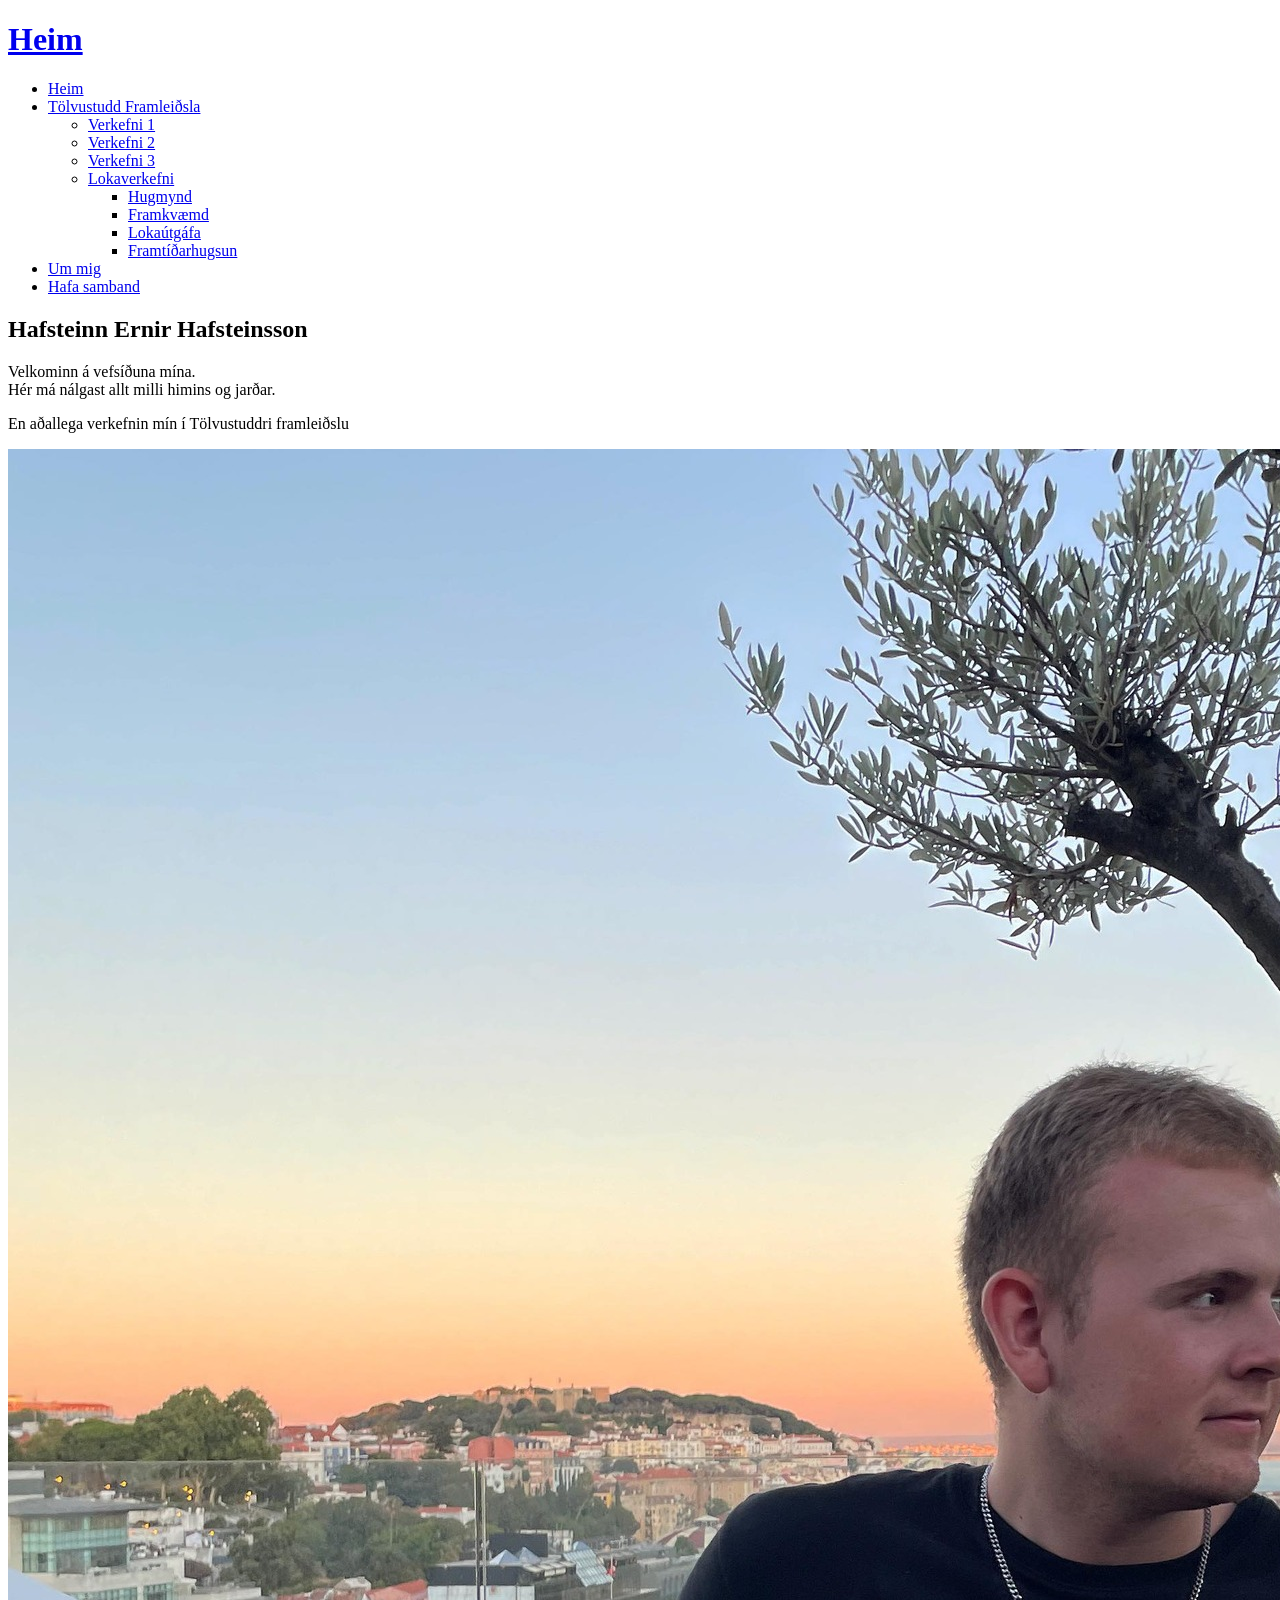
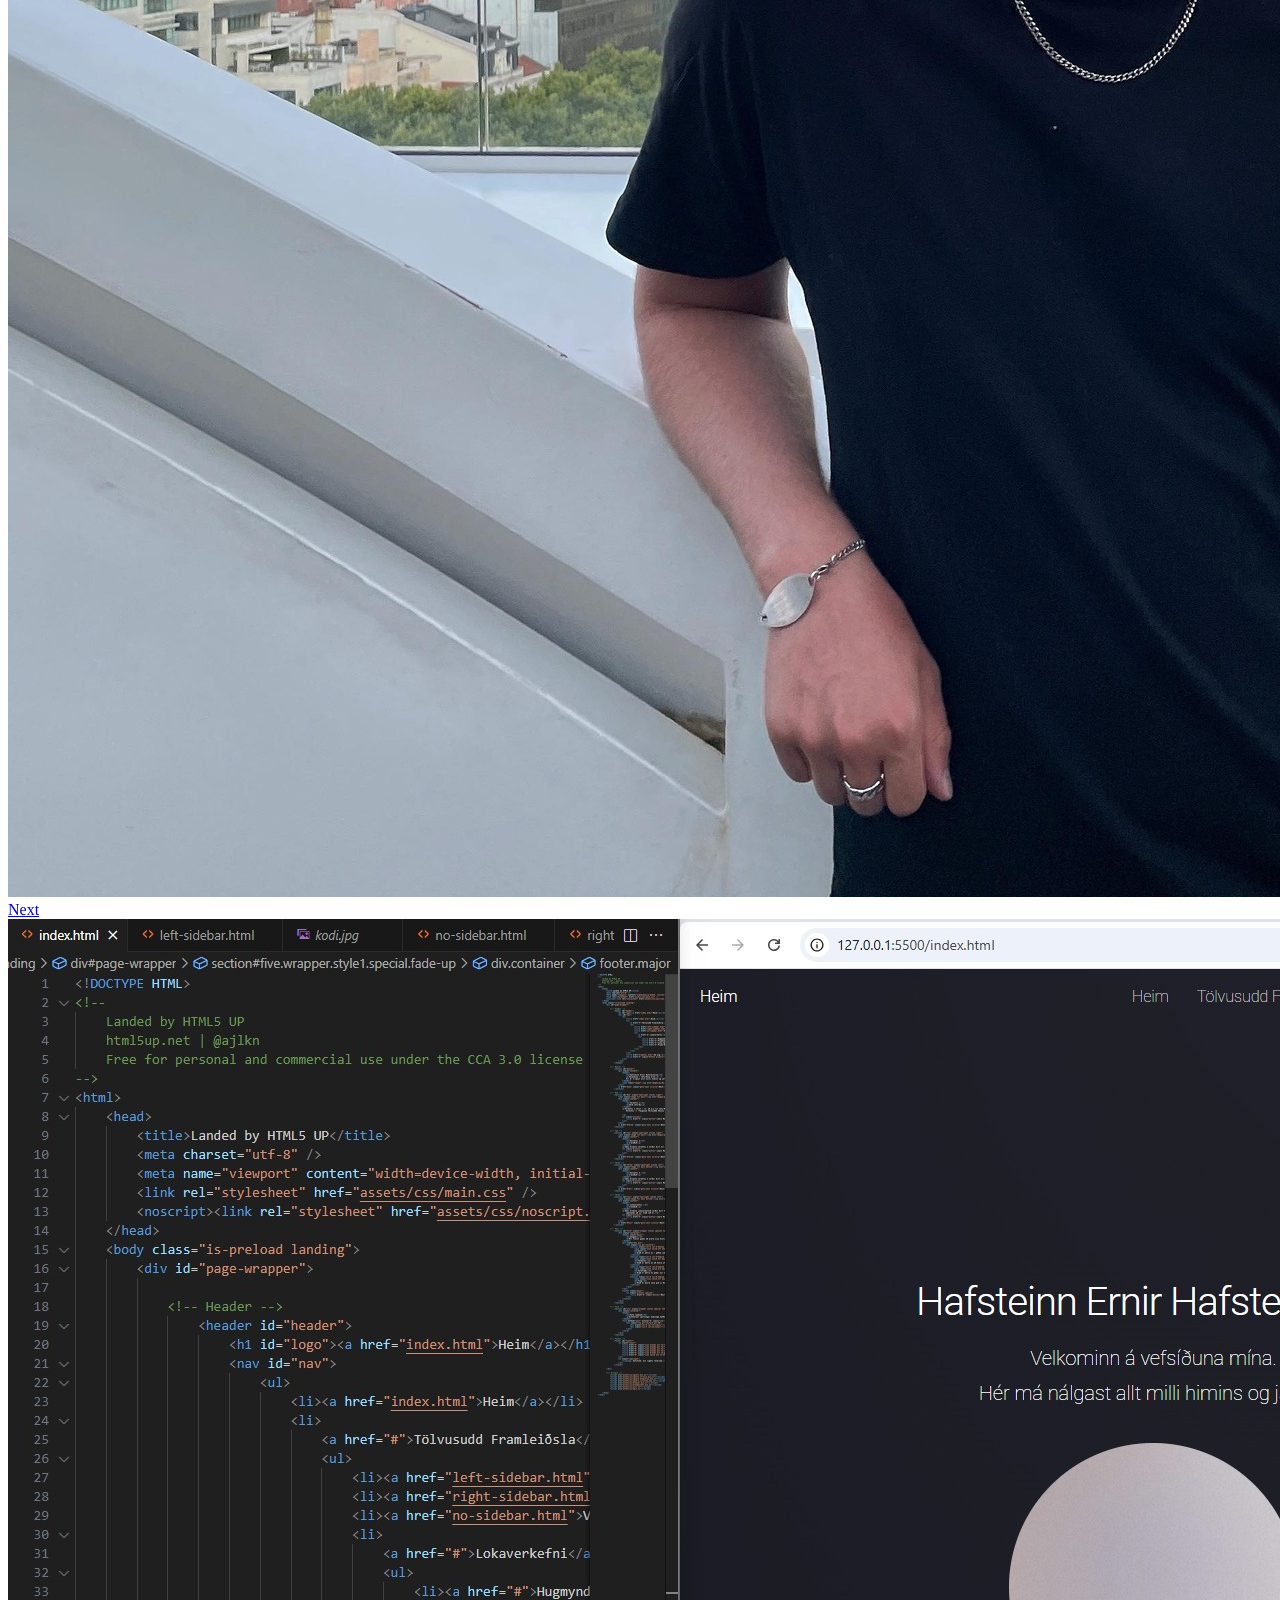
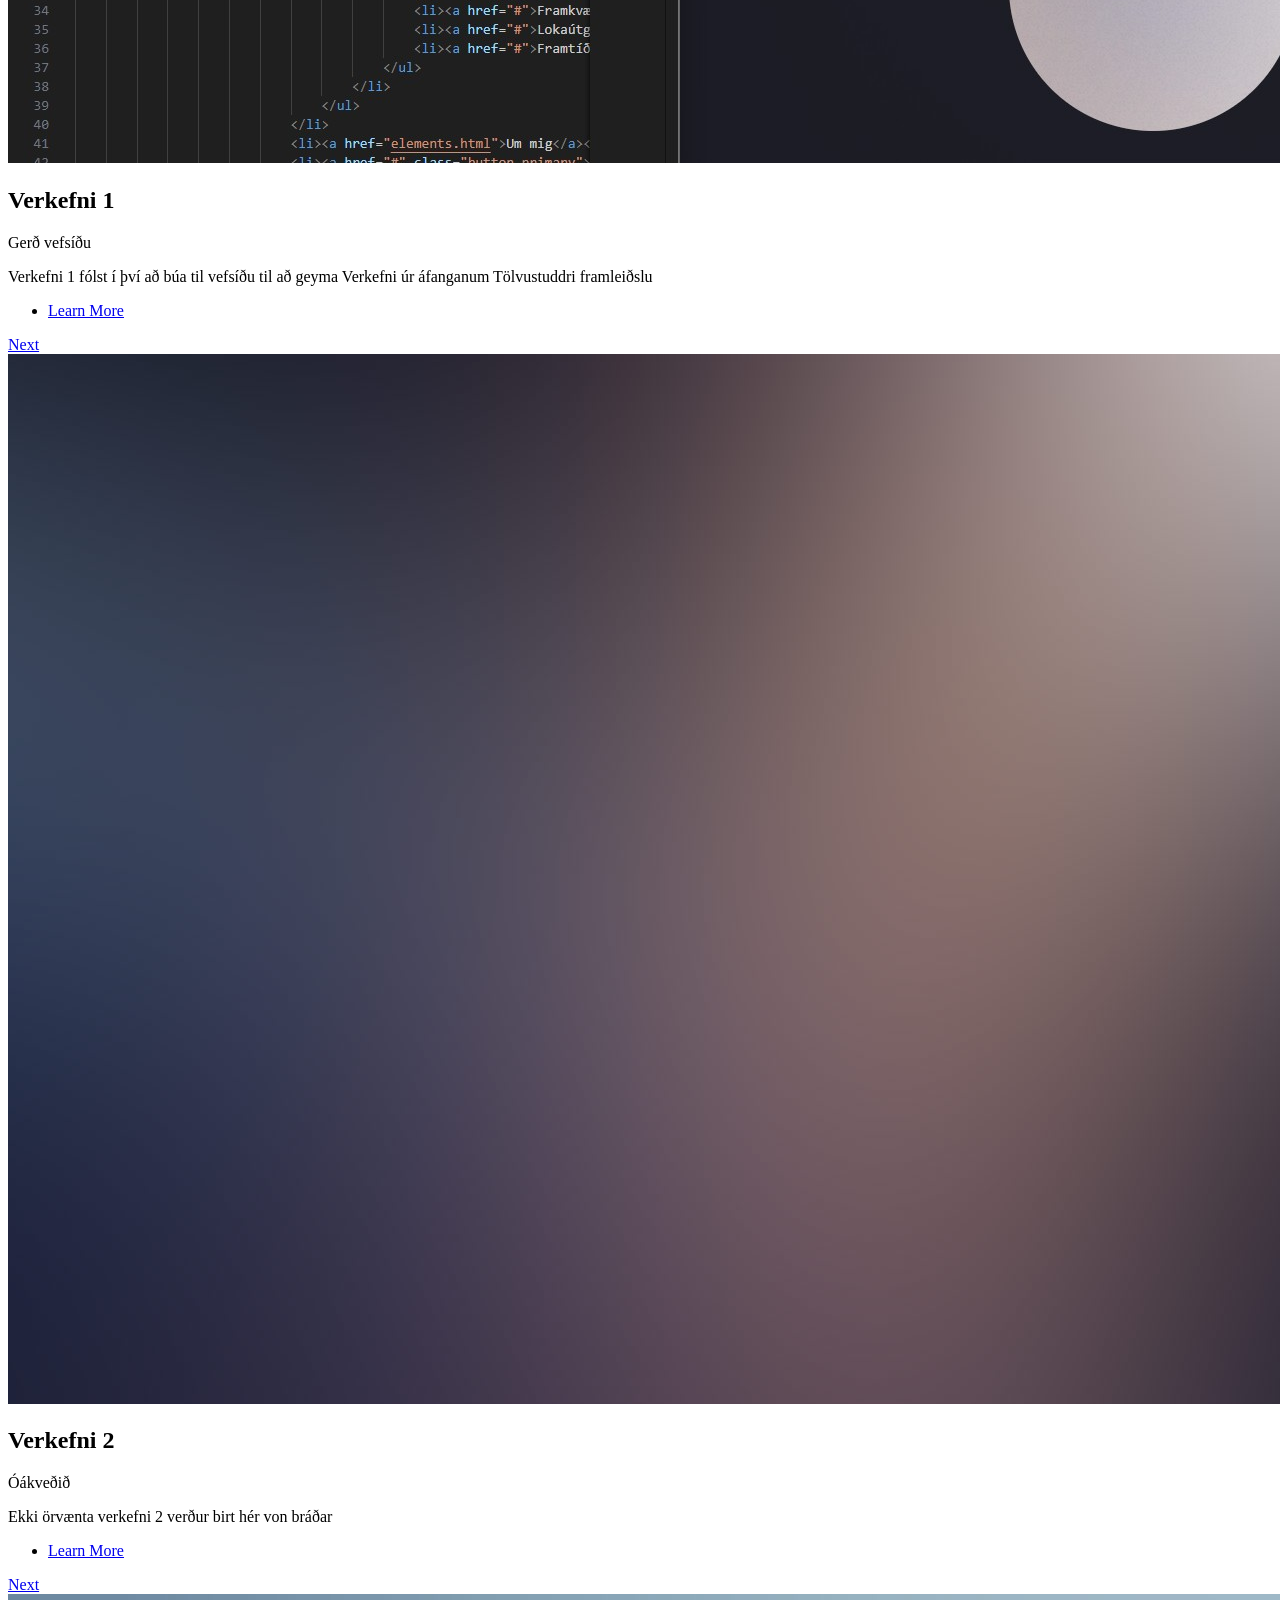
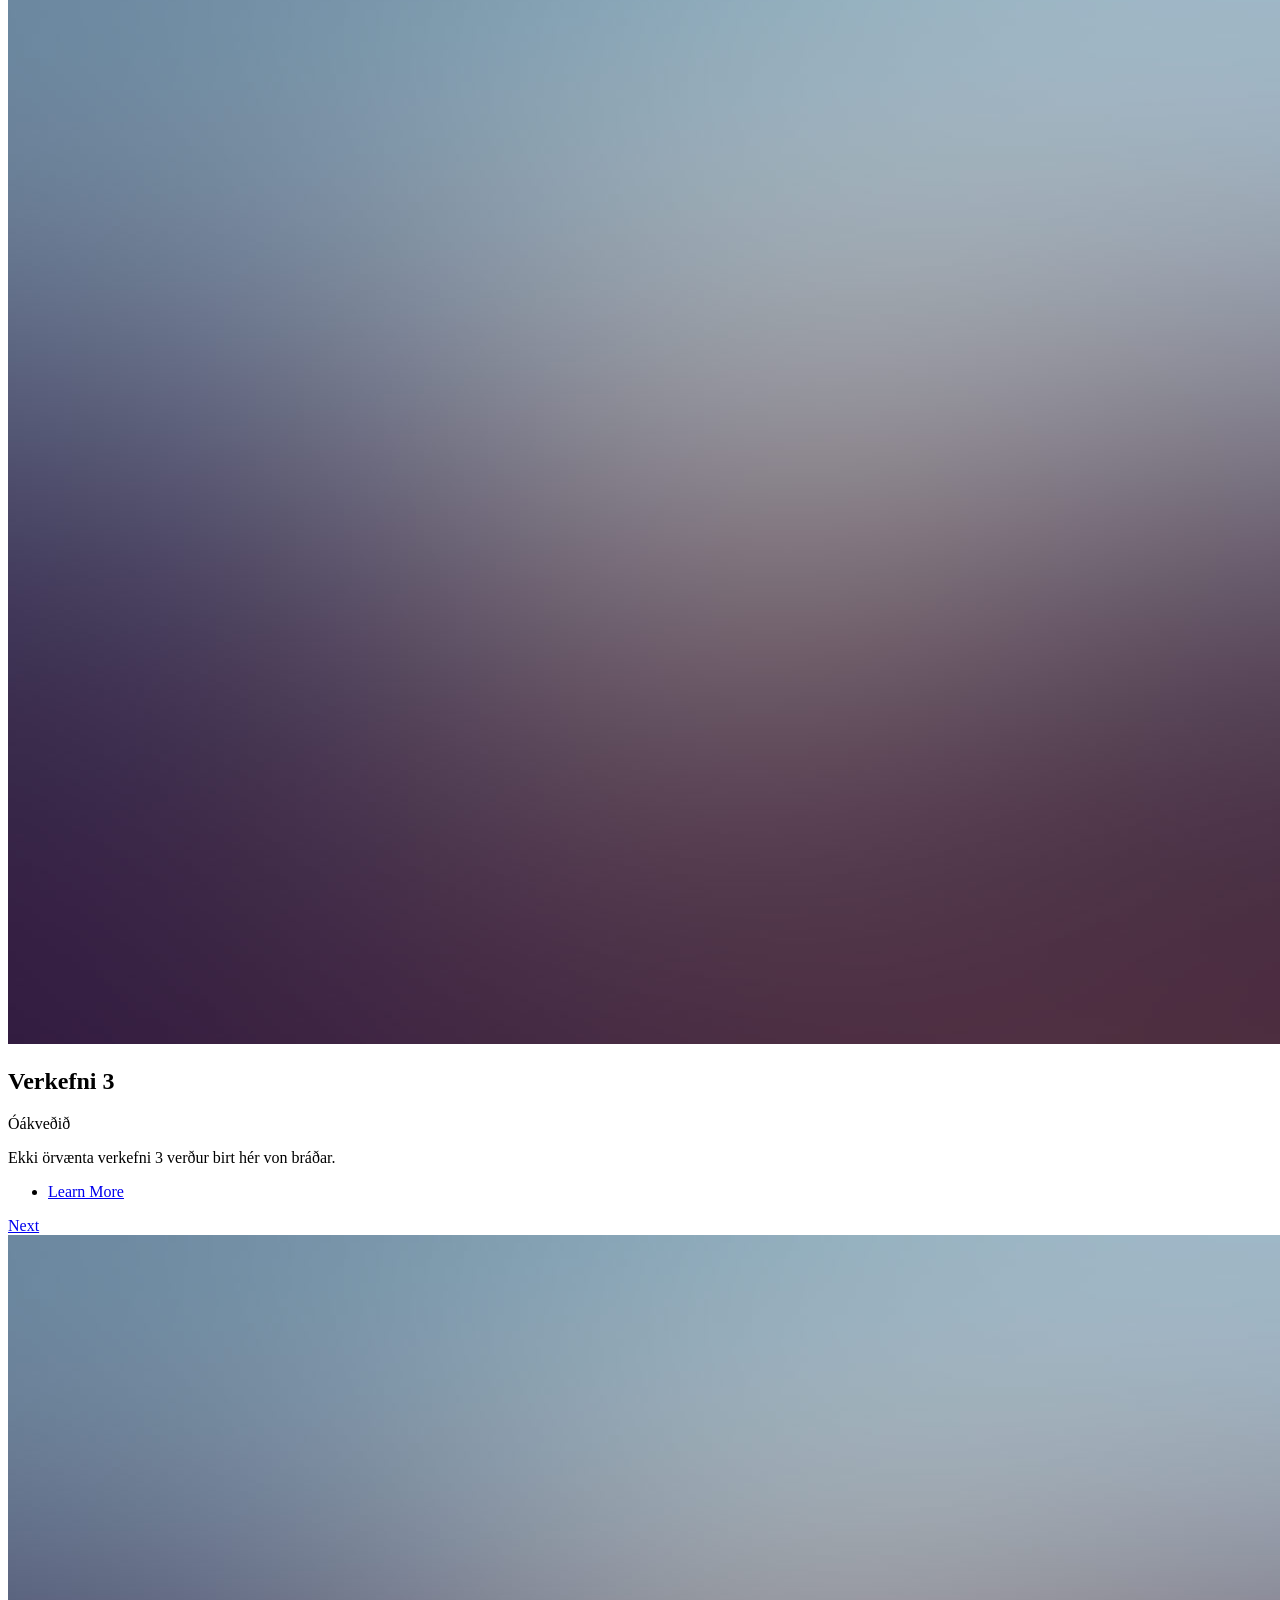
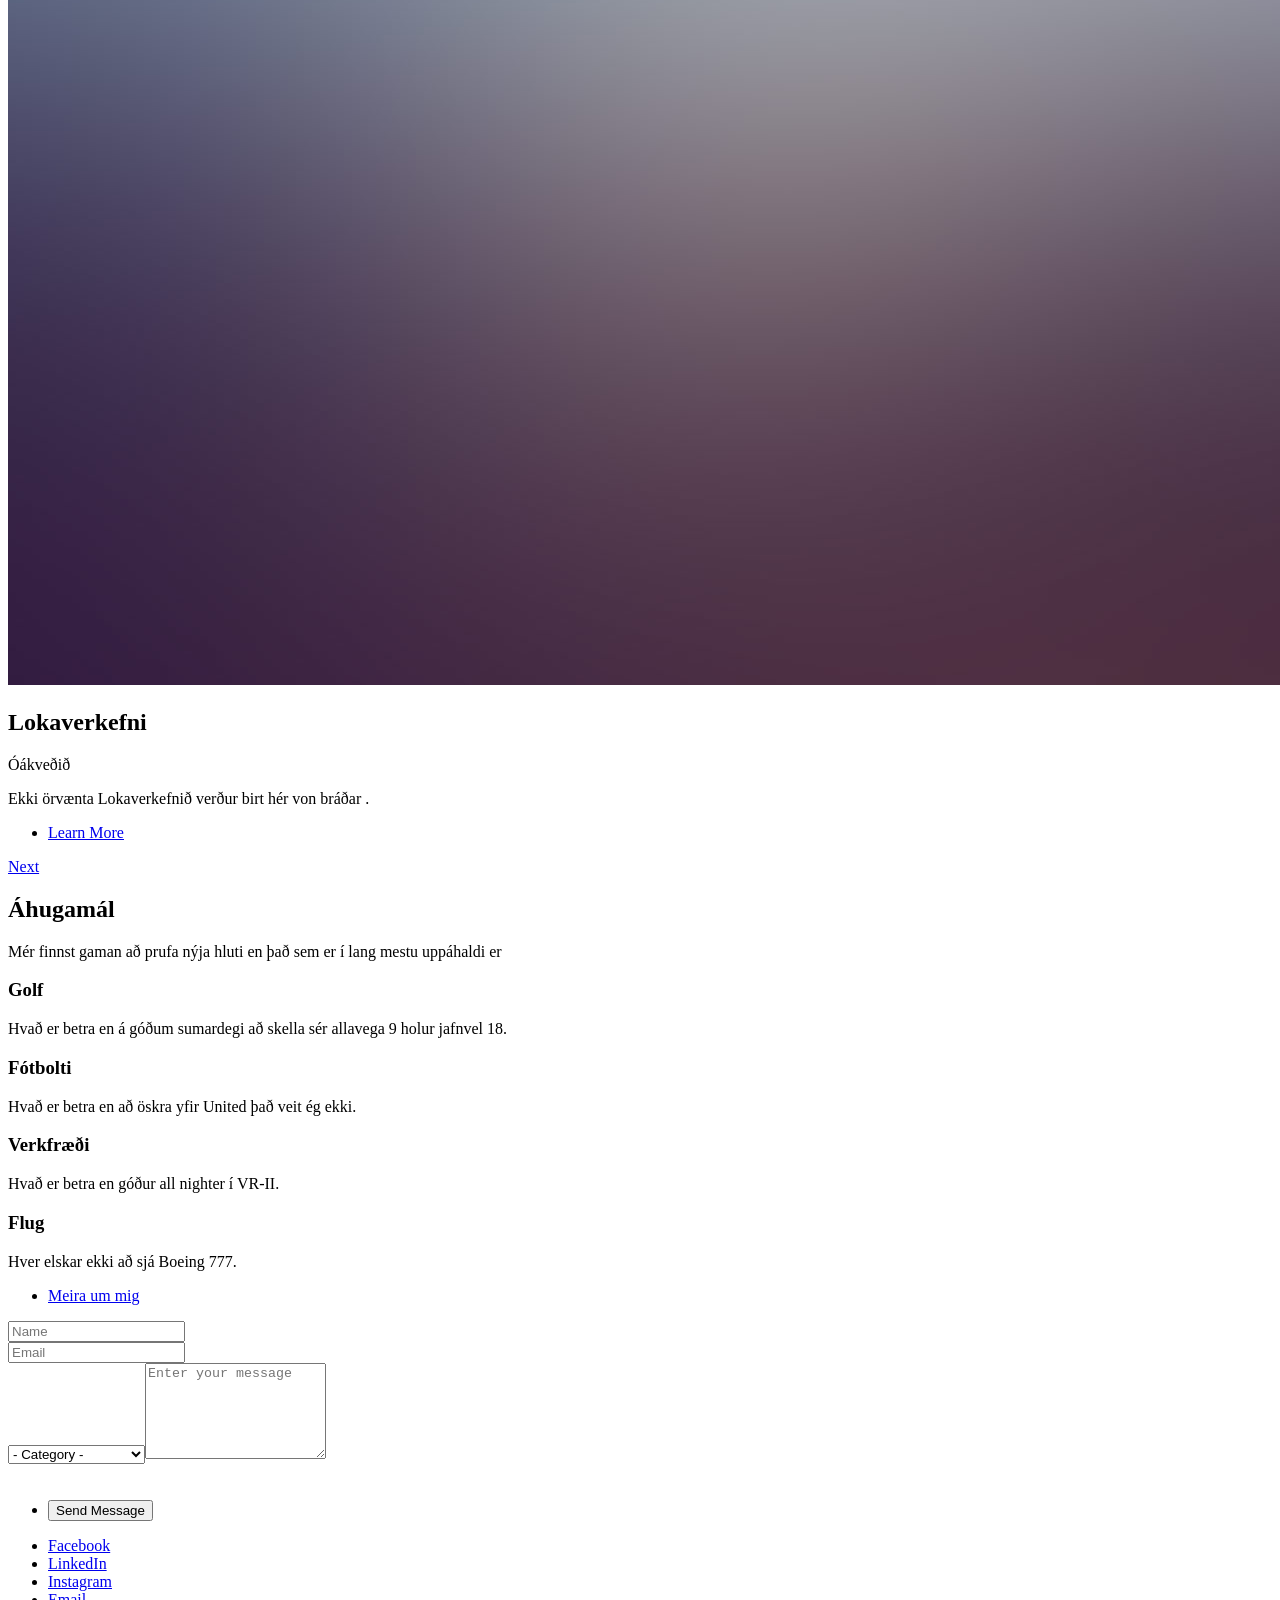
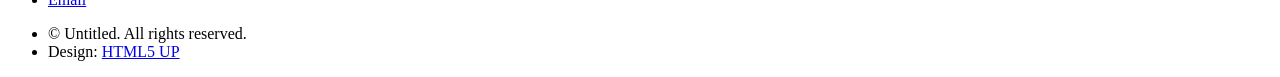
==== commit 04234835: "Add files via upload" ====
--- a/index.html
+++ b/index.html
@@ -22,7 +22,7 @@
 						<ul>
 							<li><a href="index.html">Heim</a></li>
 							<li>
-								<a href="#">Tölvusudd Framleiðsla</a>
+								<a href="#">Tölvustudd Framleiðsla</a>
 								<ul>
 									<li><a href="left-sidebar.html">Verkefni 1</a></li>
 									<li><a href="right-sidebar.html">Verkefni 2</a></li>
@@ -39,7 +39,7 @@
 								</ul>
 							</li>
 							<li><a href="elements.html">Um mig</a></li>
-							<li><a href="#" class="button primary">Hafa samband</a></li>
+							<li><a href="#six" class="button primary">Hafa samband</a></li>
 						</ul>
 					</nav>
 				</header>
@@ -51,22 +51,23 @@
 							<h2>Hafsteinn Ernir Hafsteinsson</h2>
 							<p>Velkominn á vefsíðuna mína.<br />
 							Hér má nálgast allt milli himins og jarðar.</p>
-						</header>
-						<span class="image"><img src="images/pic01.jpg" alt="" /></span>
+							<p>En aðallega verkefnin mín í Tölvustuddri framleiðslu</p>
+						</header>
+						<span class="image"><img src="images/profilepic.jpg" alt="" /></span>
 					</div>
 					<a href="#one" class="goto-next scrolly">Next</a>
 				</section>
 
 			<!-- One -->
 				<section id="One" class="spotlight style1 right">
-					<span class="image fit main"><img src="images/pic03.jpg" alt="" /></span>
+					<span class="image fit main"><img src="images/kodi.jpg" alt="" /></span>
 					<div class="content">
 						<header>
 							<h2>Verkefni 1</h2>
 							<p>Gerð vefsíðu</p>
 						</header>
 						<p>Verkefni 1 fólst í því að búa til vefsíðu til að geyma
-							Verkefni úr áfanganum Tölvuvædd hönnun 
+							Verkefni úr áfanganum Tölvustuddri framleiðslu 
 
 						</p>
 						<ul class="actions">
@@ -117,7 +118,7 @@
 							<p>Óákveðið</p>
 						</header>
 						<p>Ekki örvænta Lokaverkefnið verður birt hér von bráðar
-							spennandi að sjá hvað það er.</p>
+							.</p>
 						<ul class="actions">
 							<li><a href="#" class="button">Learn More</a></li>
 						</ul>
@@ -130,35 +131,35 @@
 					<div class="container">
 						<header class="major">
 							<h2>Áhugamál</h2>
-							<p>Mér finnst gaman að prufa nýja hluti en það sem er í lang mestu uppáhaldi </p>
+							<p>Mér finnst gaman að prufa nýja hluti en það sem er í lang mestu uppáhaldi er </p>
 						</header>
 						<div class="box alt">
 							<div class="row gtr-uniform">
 								<section class="col-4 col-6-medium col-12-xsmall">
-									<span class="icon solid alt major fa-chart-area"></span>
+									<span class="icon solid alt major fa-golf-ball"></span>
 									<h3>Golf</h3>
 									<p>Hvað er betra en á góðum sumardegi að skella sér allavega 9 holur jafnvel 18.</p>
 								</section>
 								<section class="col-4 col-6-medium col-12-xsmall">
-									<span class="icon solid alt major fa-comment"></span>
+									<span class="icon solid alt major fa-futbol"></span>
 									<h3>Fótbolti</h3>
 									<p>Hvað er betra en að öskra yfir United það veit ég ekki.</p>
 								</section>
 								<section class="col-4 col-6-medium col-12-xsmall">
-									<span class="icon solid alt major fa-flask"></span>
+									<span class="icon solid alt major fa-drafting-compass"></span>
 									<h3>Verkfræði</h3>
 									<p>Hvað er betra en góður all nighter í VR-II.</p>
 								</section>
 								<section class="col-4 col-6-medium col-12-xsmall">
-									<span class="icon solid alt major fa-paper-plane"></span>
+									<span class="icon solid alt major fa-plane"></span>
 									<h3>Flug</h3>
-									<p>Hvað er meira sexy glæ ný Boieng 777. Ekki hugmynd .</p>
+									<p>Hver elskar ekki að sjá Boeing 777.</p>
 								</section>
 							</div>
 						</div>
 						<footer class="major">
 							<ul class="actions special">
-								<li><a href="#" class="button">Meira um mig</a></li>
+								<li><a href="elements.html" class="button">Meira um mig</a></li>
 							</ul>
 						</footer>
 					</div>
@@ -166,29 +167,43 @@
 
 			<!-- Five -->
 				<section id="six" class="wrapper style2 special fade">
-					<div class="container">
-						<header>
-							<h2>Hafa samband</h2>
-							<p>Einhverjar spurningar endilega hafðu samband</p>
-						</header>
-						<form method="post" action="#" class="cta">
-							<div class="row gtr-uniform gtr-50">
-								<div class="col-8 col-12-xsmall"><input type="email" name="email" id="email" placeholder="Your Email Address" /></div>
-								<div class="col-4 col-12-xsmall"><input type="submit" value="Submit" class="fit primary" /></div>
-							</div>
-						</form>
-					</div>
+					<form method="post" action="#">
+									<div class="row gtr-uniform gtr-50">
+										<div class="col-6 col-12-xsmall">
+											<input type="text" name="name" id="name" value="" placeholder="Name" />
+										</div>
+										<div class="col-6 col-12-xsmall">
+											<input type="email" name="email" id="email" value="" placeholder="Email" />
+										</div>
+										<div class="col-12">
+											<select name="category" id="category">
+												<option value="">- Category -</option>
+												<option value="1">Spurningar</option>
+												<option value="1">Verkefni</option>
+												<option value="1">Hönnunarkeppni HÍ</option>
+											
+										</div>
+										<div class="col-12">
+											<textarea name="message" id="message" placeholder="Enter your message" rows="6"></textarea>
+										</div>
+										<div class="col-12">
+											<ul class="actions">
+												
+												<li><input type="submit" value="Send Message" class="primary" style="margin-top: 20px;" /></li>
+											
+											</ul>
+										</div>
+									</div>
+								</form>
 				</section>
 
 			<!-- Footer -->
 				<footer id="footer">
 					<ul class="icons">
-						<li><a href="#" class="icon brands alt fa-twitter"><span class="label">Twitter</span></a></li>
-						<li><a href="#" class="icon brands alt fa-facebook-f"><span class="label">Facebook</span></a></li>
-						<li><a href="#" class="icon brands alt fa-linkedin-in"><span class="label">LinkedIn</span></a></li>
-						<li><a href="#" class="icon brands alt fa-instagram"><span class="label">Instagram</span></a></li>
-						<li><a href="#" class="icon brands alt fa-github"><span class="label">GitHub</span></a></li>
-						<li><a href="#" class="icon solid alt fa-envelope"><span class="label">Email</span></a></li>
+						<li><a href="https://www.facebook.com/p/Hafsteinn-Ernir-Hafsteinsson-100005698501778/" class="icon brands alt fa-facebook-f"><span class="label">Facebook</span></a></li>
+						<li><a href="https://www.linkedin.com/in/hafsteinn-ernir-hafsteinsson-711615389/" class="icon brands alt fa-linkedin-in"><span class="label">LinkedIn</span></a></li>
+						<li><a href="https://www.instagram.com/hafsteinnernir/" class="icon brands alt fa-instagram"><span class="label">Instagram</span></a></li>
+						<li><a href="mailto:ernir1012@gmail.com" class="icon solid alt fa-envelope"><span class="label">Email</span></a></li>
 					</ul>
 					<ul class="copyright">
 						<li>&copy; Untitled. All rights reserved.</li><li>Design: <a href="http://html5up.net">HTML5 UP</a></li>
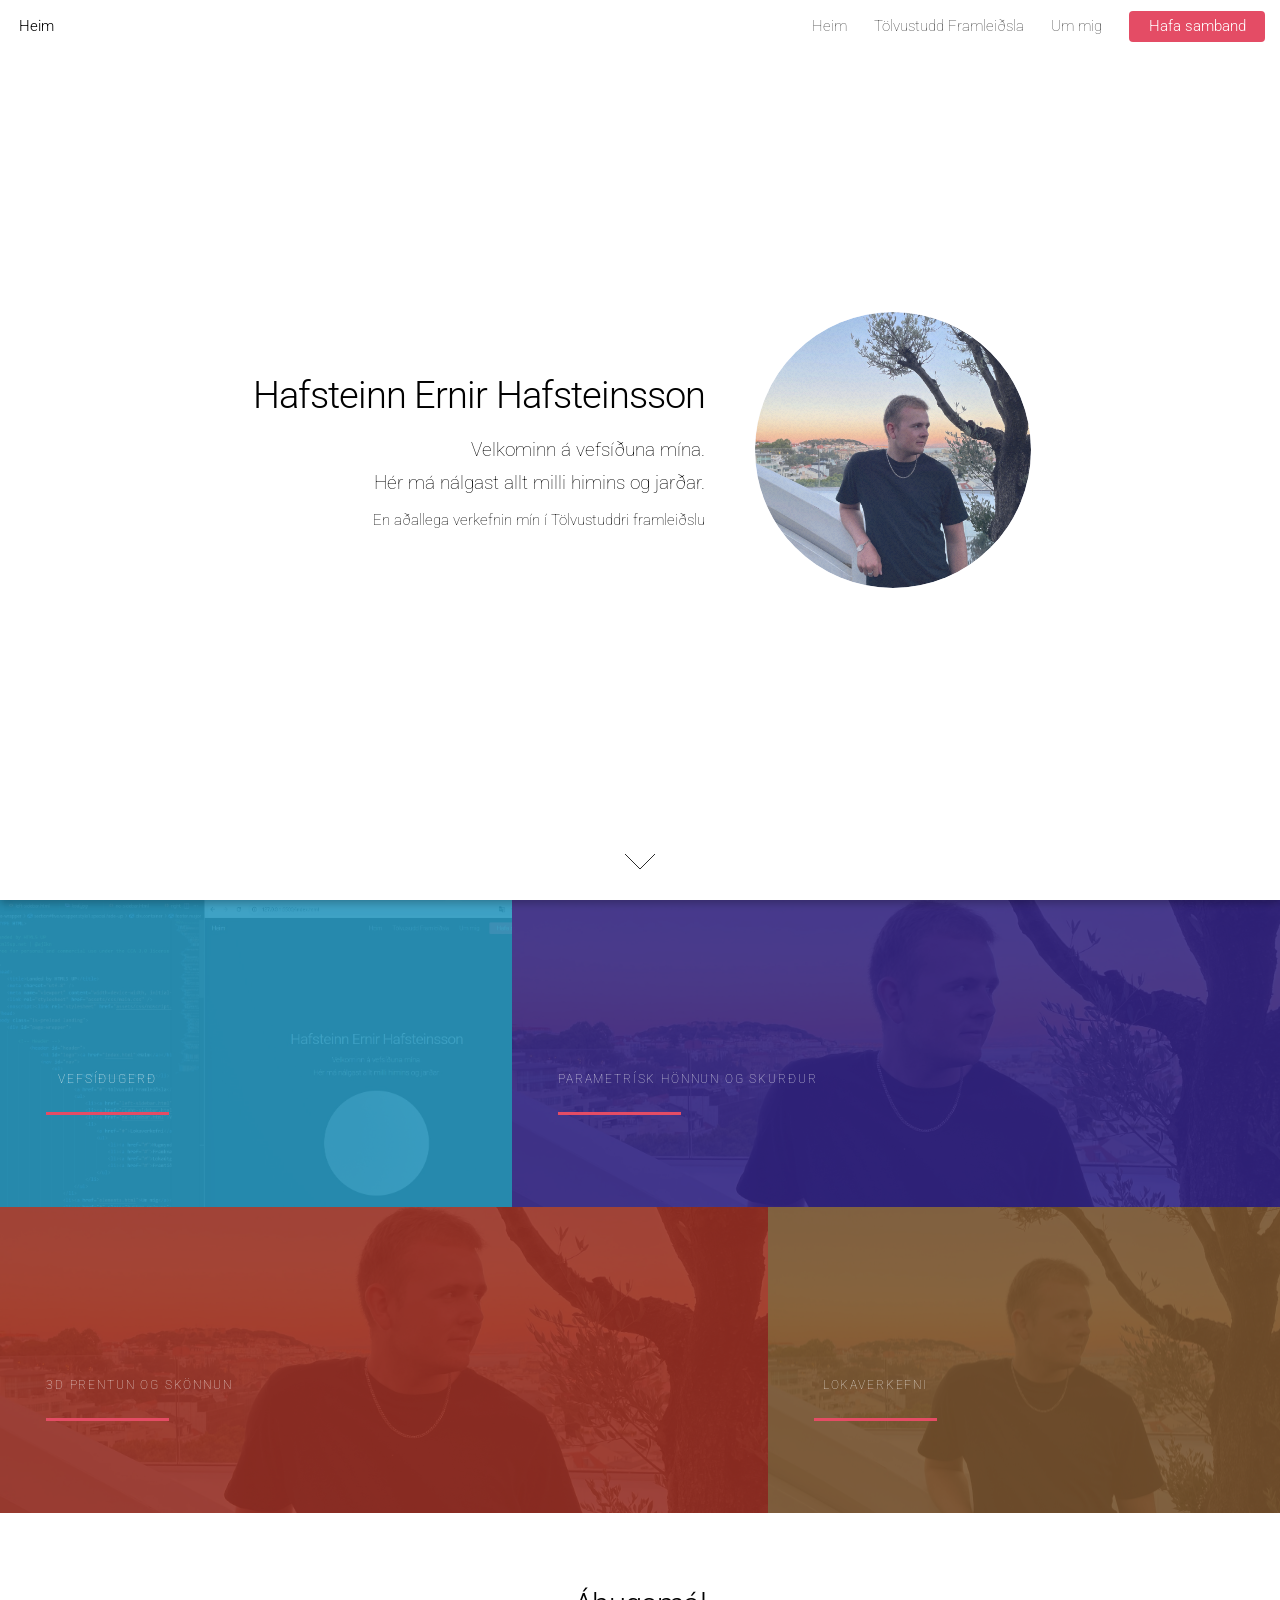
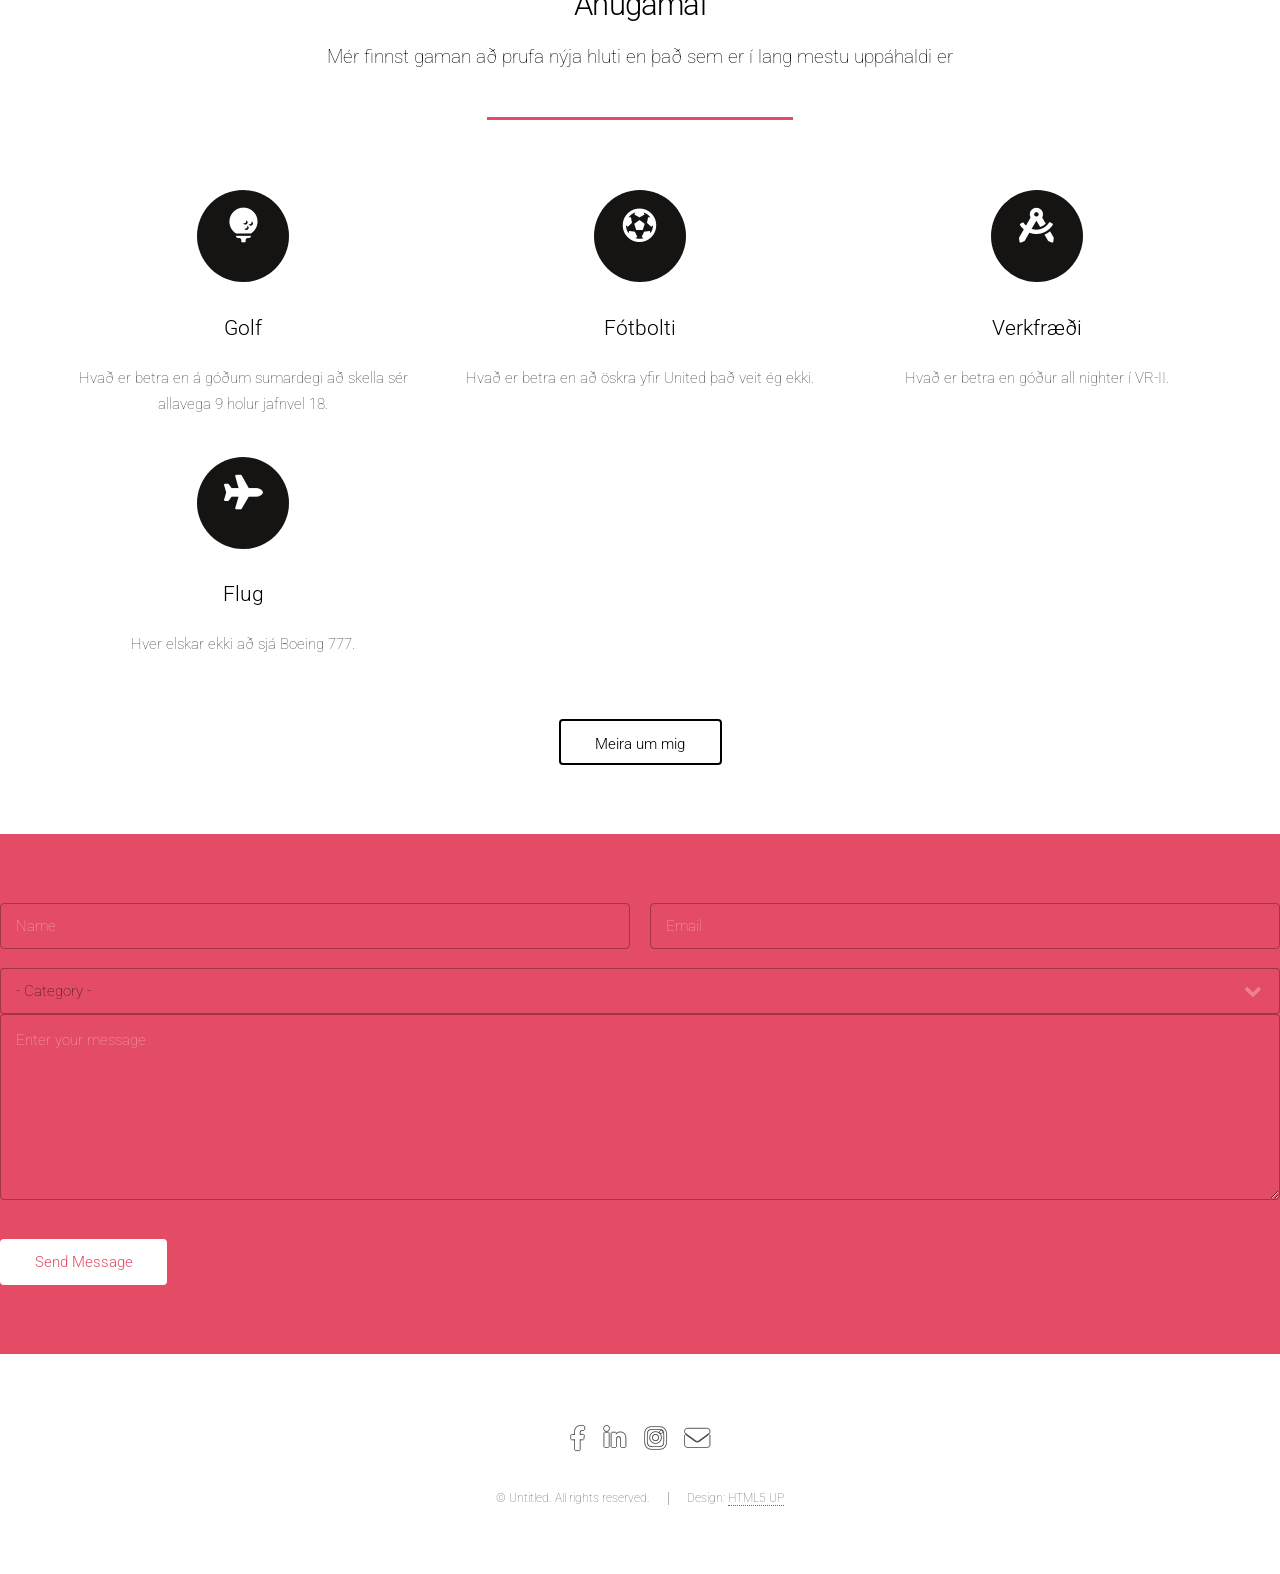
==== commit 777ec6c0: "Add files via upload" ====
--- a/index.html
+++ b/index.html
@@ -58,8 +58,52 @@
 					<a href="#one" class="goto-next scrolly">Next</a>
 				</section>
 
-			<!-- One -->
-				<section id="One" class="spotlight style1 right">
+			<!-- Main -->
+				<div id="main">	
+						<section id="one" class="tiles">
+							<article class="style1">
+								<span class="image">
+									<img src="images/kodi.jpg" alt="Verkefni 1" />
+								</span>
+								<header class="major">
+									<h3><a href="left-sidebar.html" class="link"></a></h3>
+									<p>VEFSÍÐUGERÐ</p>
+								</header>
+							</article>
+
+							<article class="style2">
+								<span class="image">
+									<img src="images/profilepic.jpg" alt="Verkefni 2" />
+								</span>
+								<header class="major">
+									<h3><a href="right-sidebar.html" class="link"></a></h3>
+									<p>PARAMETRÍSK HÖNNUN OG SKURÐUR</p>
+								</header>
+							</article>
+
+							<article class="style3">
+								<span class="image">
+									<img src="images/profilepic.jpg" alt="Verkefni 3" />
+								</span>
+								<header class="major">
+									<h3><a href="no-sidebar.html" class="link"></a></h3>
+									<p>3D PRENTUN OG SKÖNNUN</p>
+								</header>
+							</article>
+
+							<article class="style4">
+								<span class="image">
+									<img src="images/profilepic.jpg" alt="Lokaverkefni" />
+								</span>
+								<header class="major">
+									<h3><a href="lokaverkefni.html" class="link"></a></h3>
+									<p>Lokaverkefni</p>
+								</header>
+							</article>
+
+						</section>
+			<!-- One ->
+				<section id="one" class="tiles">
 					<span class="image fit main"><img src="images/kodi.jpg" alt="" /></span>
 					<div class="content">
 						<header>
@@ -74,10 +118,10 @@
 							<li><a href="#" class="button">Learn More</a></li>
 						</ul>
 					</div>
-					<a href="#three" class="goto-next scrolly">Next</a>
-				</section>
-
-			<!-- Two -->
+					<a href="#two" class="goto-next scrolly">Next</a>
+				</section>
+
+			<-- Two ->
 				<section id="two" class="spotlight style2 right">
 					<span class="image fit main"><img src="images/pic03.jpg" alt="" /></span>
 					<div class="content">
@@ -93,7 +137,7 @@
 					<a href="#three" class="goto-next scrolly">Next</a>
 				</section>
 
-			<!-- Three -->
+			<-- Three ->
 				<section id="three" class="spotlight style3 left">
 					<span class="image fit main bottom"><img src="images/pic04.jpg" alt="" /></span>
 					<div class="content">
@@ -109,7 +153,7 @@
 					<a href="#four" class="goto-next scrolly">Next</a>
 				</section>
 
-			<!-- Three -->
+			<-- Three ->
 				<section id="four" class="spotlight style4 left">
 					<span class="image fit main bottom"><img src="images/pic04.jpg" alt="" /></span>
 					<div class="content">
@@ -123,10 +167,10 @@
 							<li><a href="#" class="button">Learn More</a></li>
 						</ul>
 					</div>
-					<a href="#four" class="goto-next scrolly">Next</a>
-				</section>
-
-			<!-- Four -->
+					<a href="#five" class="goto-next scrolly">Next</a>
+				</section>
+
+			<-- Four -->
 				<section id="five" class="wrapper style1 special fade-up">
 					<div class="container">
 						<header class="major">
--- a/assets/css/main.css
+++ b/assets/css/main.css
@@ -83,7 +83,7 @@
 	}
 
 	html, body {
-		background: #1c1d26;
+		background: #ffffff;
 	}
 
 	body.is-preload *, body.is-preload *:before, body.is-preload *:after {
@@ -98,7 +98,7 @@
 	}
 
 	body, input, select, textarea {
-		color: rgba(255, 255, 255, 0.75);
+		color: rgba(0, 0, 0, 0.75);
 		font-family: "Roboto", Helvetica, sans-serif;
 		font-size: 15pt;
 		font-weight: 100;
@@ -134,7 +134,7 @@
 	}
 
 	h1, h2, h3, h4, h5, h6 {
-		color: #ffffff;
+		color: #000000;
 		font-weight: 300;
 		line-height: 1em;
 		margin: 0 0 1em 0;
@@ -185,7 +185,7 @@
 
 	hr {
 		border: 0;
-		border-bottom: solid 1px rgba(255, 255, 255, 0.3);
+		border-bottom: solid 1px rgba(255, 255, 255, 1);
 		margin: 3em 0;
 	}
 
@@ -194,7 +194,7 @@
 		}
 
 	blockquote {
-		border-left: solid 4px rgba(255, 255, 255, 0.3);
+		border-left: solid 4px rgba(255, 255, 255, 1);
 		font-style: italic;
 		margin: 0 0 2em 0;
 		padding: 0.5em 0 0.5em 2em;
@@ -2154,7 +2154,7 @@
 	}
 
 	header p {
-		color: #ffffff;
+		color: #000000;
 		position: relative;
 		margin: 0 0 1.5em 0;
 	}
@@ -2269,8 +2269,8 @@
 	}
 
 		select option {
-			color: #ffffff;
-			background: #1c1d26;
+			color: #1c1d26;
+			background: #ffffff;
 		}
 
 		select:focus::-ms-value {
@@ -3193,7 +3193,231 @@
 	body.is-touch .spotlight {
 		background-attachment: scroll;
 	}
-
+/* Tiles */
+
+	.tiles {
+		display: -moz-flex;
+		display: -webkit-flex;
+		display: -ms-flex;
+		display: flex;
+		-moz-flex-wrap: wrap;
+		-webkit-flex-wrap: wrap;
+		-ms-flex-wrap: wrap;
+		flex-wrap: wrap;
+		border-top: 0 !important;
+	}
+
+		.tiles + * {
+			border-top: 0 !important;
+		}
+
+		.tiles article {
+			-moz-align-items: center;
+			-webkit-align-items: center;
+			-ms-align-items: center;
+			align-items: center;
+			display: -moz-flex;
+			display: -webkit-flex;
+			display: -ms-flex;
+			display: flex;
+			-moz-transition: -moz-transform 0.25s ease, opacity 0.25s ease, -moz-filter 1s ease, -webkit-filter 1s ease;
+			-webkit-transition: -webkit-transform 0.25s ease, opacity 0.25s ease, -webkit-filter 1s ease, -webkit-filter 1s ease;
+			-ms-transition: -ms-transform 0.25s ease, opacity 0.25s ease, -ms-filter 1s ease, -webkit-filter 1s ease;
+			transition: transform 0.25s ease, opacity 0.25s ease, filter 1s ease, -webkit-filter 1s ease;
+			padding: 4em 4em 2em 4em ;
+			background-position: center;
+			background-repeat: no-repeat;
+			background-size: cover;
+			cursor: default;
+			height: 40vh;
+			max-height: 40em;
+			min-height: 23em;
+			overflow: hidden;
+			position: relative;
+			width: 40%;
+		}
+
+			.tiles article .image {
+				display: none;
+			}
+
+			.tiles article header {
+				position: relative;
+				z-index: 3;
+			}
+
+			.tiles article h3 {
+				font-size: 1.75em;
+			}
+
+				.tiles article h3 a:hover {
+					color: inherit !important;
+				}
+
+			.tiles article .link.primary {
+				border: 0;
+				height: 100%;
+				left: 0;
+				position: absolute;
+				top: 0;
+				width: 100%;
+				z-index: 4;
+			}
+
+			.tiles article:before {
+				-moz-transition: opacity 0.5s ease;
+				-webkit-transition: opacity 0.5s ease;
+				-ms-transition: opacity 0.5s ease;
+				transition: opacity 0.5s ease;
+				bottom: 0;
+				content: '';
+				display: block;
+				height: 100%;
+				left: 0;
+				opacity: 0.85;
+				position: absolute;
+				width: 100%;
+				z-index: 2;
+			}
+
+			.tiles article:after {
+				background-color: rgba(36, 41, 67, 0.25);
+				content: '';
+				display: block;
+				height: 100%;
+				left: 0;
+				position: absolute;
+				top: 0;
+				width: 100%;
+				z-index: 1;
+			}
+
+			.tiles article:hover:before {
+				opacity: 0;
+			}
+
+			.tiles article.is-transitioning {
+				-moz-transform: scale(0.95);
+				-webkit-transform: scale(0.95);
+				-ms-transform: scale(0.95);
+				transform: scale(0.95);
+				-moz-filter: blur(0.5em);
+				-webkit-filter: blur(0.5em);
+				-ms-filter: blur(0.5em);
+				filter: blur(0.5em);
+				opacity: 0;
+			}
+
+			.tiles article:nth-child(4n - 1), .tiles article:nth-child(4n - 2) {
+				width: 60%;
+			}
+
+			.tiles article:nth-child(6n - 5):before {
+				background-color: #279cc4;
+			}
+
+			.tiles article:nth-child(6n - 4):before {
+				background-color: #342485;
+			}
+
+			.tiles article:nth-child(6n - 3):before {
+				background-color: #9e3021;
+			}
+
+			.tiles article:nth-child(6n - 2):before {
+				background-color: #7c542b;
+			}
+
+			.tiles article:nth-child(6n - 1):before {
+				background-color: #8ea9e8;
+			}
+
+			.tiles article:nth-child(6n):before {
+				background-color: #87c5a4;
+			}
+
+		@media screen and (max-width: 1280px) {
+
+			.tiles article {
+				padding: 4em 3em 2em 3em ;
+				height: 30vh;
+				max-height: 30em;
+				min-height: 20em;
+			}
+
+		}
+
+		@media screen and (max-width: 980px) {
+
+			.tiles article {
+				width: 50% !important;
+			}
+
+		}
+
+		@media screen and (max-width: 736px) {
+
+			.tiles article {
+				padding: 3em 1.5em 1em 1.5em ;
+				height: 16em;
+				max-height: none;
+				min-height: 0;
+			}
+
+				.tiles article h3 {
+					font-size: 1.5em;
+				}
+
+		}
+
+		@media screen and (max-width: 480px) {
+
+			.tiles {
+				display: block;
+			}
+
+				.tiles article {
+					height: 20em;
+					width: 100% !important;
+				}
+
+		}
+		.tiles article a.link {
+  			position: absolute;
+  			inset: 0;
+  			z-index: 5;
+		}
+
+/* svo textinn inni í header sé ekki "dauður" */
+		.tiles article header.major {
+ 			 position: relative;
+  			z-index: 6;
+  			pointer-events: none;
+		}
+
+		/* 1) Overlays eiga ekki að taka click */
+		.tiles article:before,
+		.tiles article:after {
+  			pointer-events: none;
+		}
+
+		/* 2) Gerðu ALLA flísina clickable */
+		.tiles article a.link {
+  			position: absolute;
+  			inset: 0;
+  			z-index: 10;
+		}
+
+		/* 3) Textinn á að vera ofan á og sýnilegur */
+		.tiles article header.major {
+  			position: relative;
+  			z-index: 11;
+		}
+
+		/* 4) En textinn á samt að leyfa click að fara í link layerið */
+		.tiles article header.major * {
+  			pointer-events: none;
+		}		
 /* Wrapper */
 
 	.wrapper {
@@ -3374,7 +3598,7 @@
 	}
 
 	#header {
-		background: rgba(39, 40, 51, 0.965);
+		background: rgba(255, 255, 255, 0.75);
 		box-shadow: 0 0 0.25em 0 rgba(0, 0, 0, 0.25);
 		cursor: default;
 		height: 3.5em;
@@ -4108,4 +4332,234 @@
 						padding: 0;
 					}
 
-	}+	}
+
+/* =========================================================
+   Light-inversion patch for Landed (keep red accents)
+   Paste at the VERY END of assets/css/main.css
+   ========================================================= */
+
+/* Banner (hero) stays dark because of BOTH #banner and #banner:after */
+#banner {
+  background-color: #ffffff;
+  background-image: none;
+}
+
+#banner:after {
+  background-image: none;
+  background-color: transparent;
+}
+
+/* Footer stays dark because it's explicitly set */
+#footer {
+  background: #ffffff;
+}
+
+#footer .copyright {
+  color: rgba(0, 0, 0, 0.6);
+}
+
+#footer .copyright li {
+  border-left-color: rgba(0, 0, 0, 0.3);
+}
+
+/* Spotlight content panels (if you use spotlight sections anywhere) */
+.spotlight .content {
+  background: rgba(255, 255, 255, 0.95);
+}
+
+/* Dropdown menu (dropotron) */
+.dropotron {
+  background: rgba(255, 255, 255, 0.965);
+}
+
+.dropotron > li {
+  border-top-color: rgba(0, 0, 0, 0.08);
+}
+
+.dropotron > li a,
+.dropotron > li span {
+  color: rgba(0, 0, 0, 0.75);
+}
+
+.dropotron.level-0:before {
+  background: #ffffff;
+}
+
+/* Mobile header + slide-out nav panel */
+#titleBar {
+  background: #ffffff;
+}
+
+#titleBar .title {
+  color: #000000;
+}
+
+#titleBar .toggle:before {
+  color: rgba(0, 0, 0, 0.65);
+}
+
+#navPanel {
+  background: #ffffff;
+}
+
+#navPanel .link {
+  border-top-color: rgba(0, 0, 0, 0.08);
+  color: rgba(0, 0, 0, 0.75);
+}
+
+#navPanel .link.depth-0 {
+  color: #000000;
+}
+
+body.landing:after {
+  background: #ffffff;
+}
+
+strong, b {
+  color: #000000;
+}
+
+label {
+  color: #000000;
+}
+
+hr {
+  border-bottom-color: rgba(0, 0, 0, 0.35);
+}
+
+blockquote {
+  border-left-color: rgba(0, 0, 0, 0.35);
+}
+
+ul.alt li {
+  border-top-color: rgba(0, 0, 0, 0.25);
+}
+
+.box {
+  border-color: rgba(0, 0, 0, 0.25);
+}
+
+input[type="text"],
+input[type="password"],
+input[type="email"],
+select,
+textarea {
+  border-color: rgba(0, 0, 0, 0.3);
+}
+
+/* Icons (alt outline style fix) */
+.icon.alt:before,
+#footer .icons .icon.alt:before,
+.icon.major.alt:before {
+  color: #ffffff !important;
+  text-shadow:
+    1px 0 0 rgba(0, 0, 0, 0.55),
+   -1px 0 0 rgba(0, 0, 0, 0.55),
+    0 1px 0 rgba(0, 0, 0, 0.55),
+    0 -1px 0 rgba(0, 0, 0, 0.55);
+}
+
+/* ===============================
+   MAJOR ICON CIRCLES – UPDATED
+   Black circle with white icon
+   =============================== */
+
+.icon.major {
+  background: #000000 !important;
+  border: none;
+}
+
+.icon.major:before {
+  color: #ffffff !important;
+  text-shadow: none !important;
+}
+
+.icon.major.alt {
+  background: #161313 !important;
+}
+
+.icon.major.alt:before {
+  color: #ffffff !important;
+  text-shadow: none !important;
+}
+
+/* Scroll arrow */
+.goto-next:before {
+  filter: invert(1);
+}
+
+/* Keep red accents */
+a {
+  color: #e44c65;
+}
+
+header.major:after {
+  background: #e44c65;
+}
+
+#header nav ul li.active > a,
+#header nav ul li.active > span {
+  color: #e44c65;
+}
+
+/* ===============================
+   BUTTONS – Black default / Red hover
+   EXCEPT .primary
+   =============================== */
+
+.button:not(.primary),
+input[type="submit"]:not(.primary),
+input[type="reset"]:not(.primary),
+input[type="button"]:not(.primary) {
+  background: transparent !important;
+  color: #000000 !important;
+  border: 2px solid #000000 !important;
+  box-shadow: none !important;
+  transition: all 0.25s ease;
+}
+
+/* Hover */
+.button:not(.primary):hover,
+input[type="submit"]:not(.primary):hover,
+input[type="reset"]:not(.primary):hover,
+input[type="button"]:not(.primary):hover {
+  background: #e44c65 !important;
+  border-color: #e44c65 !important;
+  color: #ffffff !important;
+}
+
+/* =========================================================
+   TILE OVERRIDES (Forty-style tiles inside light theme)
+   ========================================================= */
+
+/* Text in tiles must be white (override light theme) */
+.tiles article header.major h3,
+.tiles article header.major h3 a,
+.tiles article header.major p {
+  color: #ffffff !important;
+}
+
+/* Position text bottom-left like screenshot */
+.tiles article {
+  align-items: flex-end;
+  justify-content: flex-start;
+}
+
+/* Subtitle style */
+.tiles article header.major p {
+  color: rgba(255, 255, 255, 0.85) !important;
+  text-transform: uppercase;
+  letter-spacing: 0.15em;
+  font-size: 0.8em;
+}
+
+/* Red underline under the text block */
+.tiles article header.major:after {
+  content: "";
+  display: block;
+  width: 8em;
+  height: 3px;
+  background: #e44c65;
+  margin-top: 1.4em;
+}
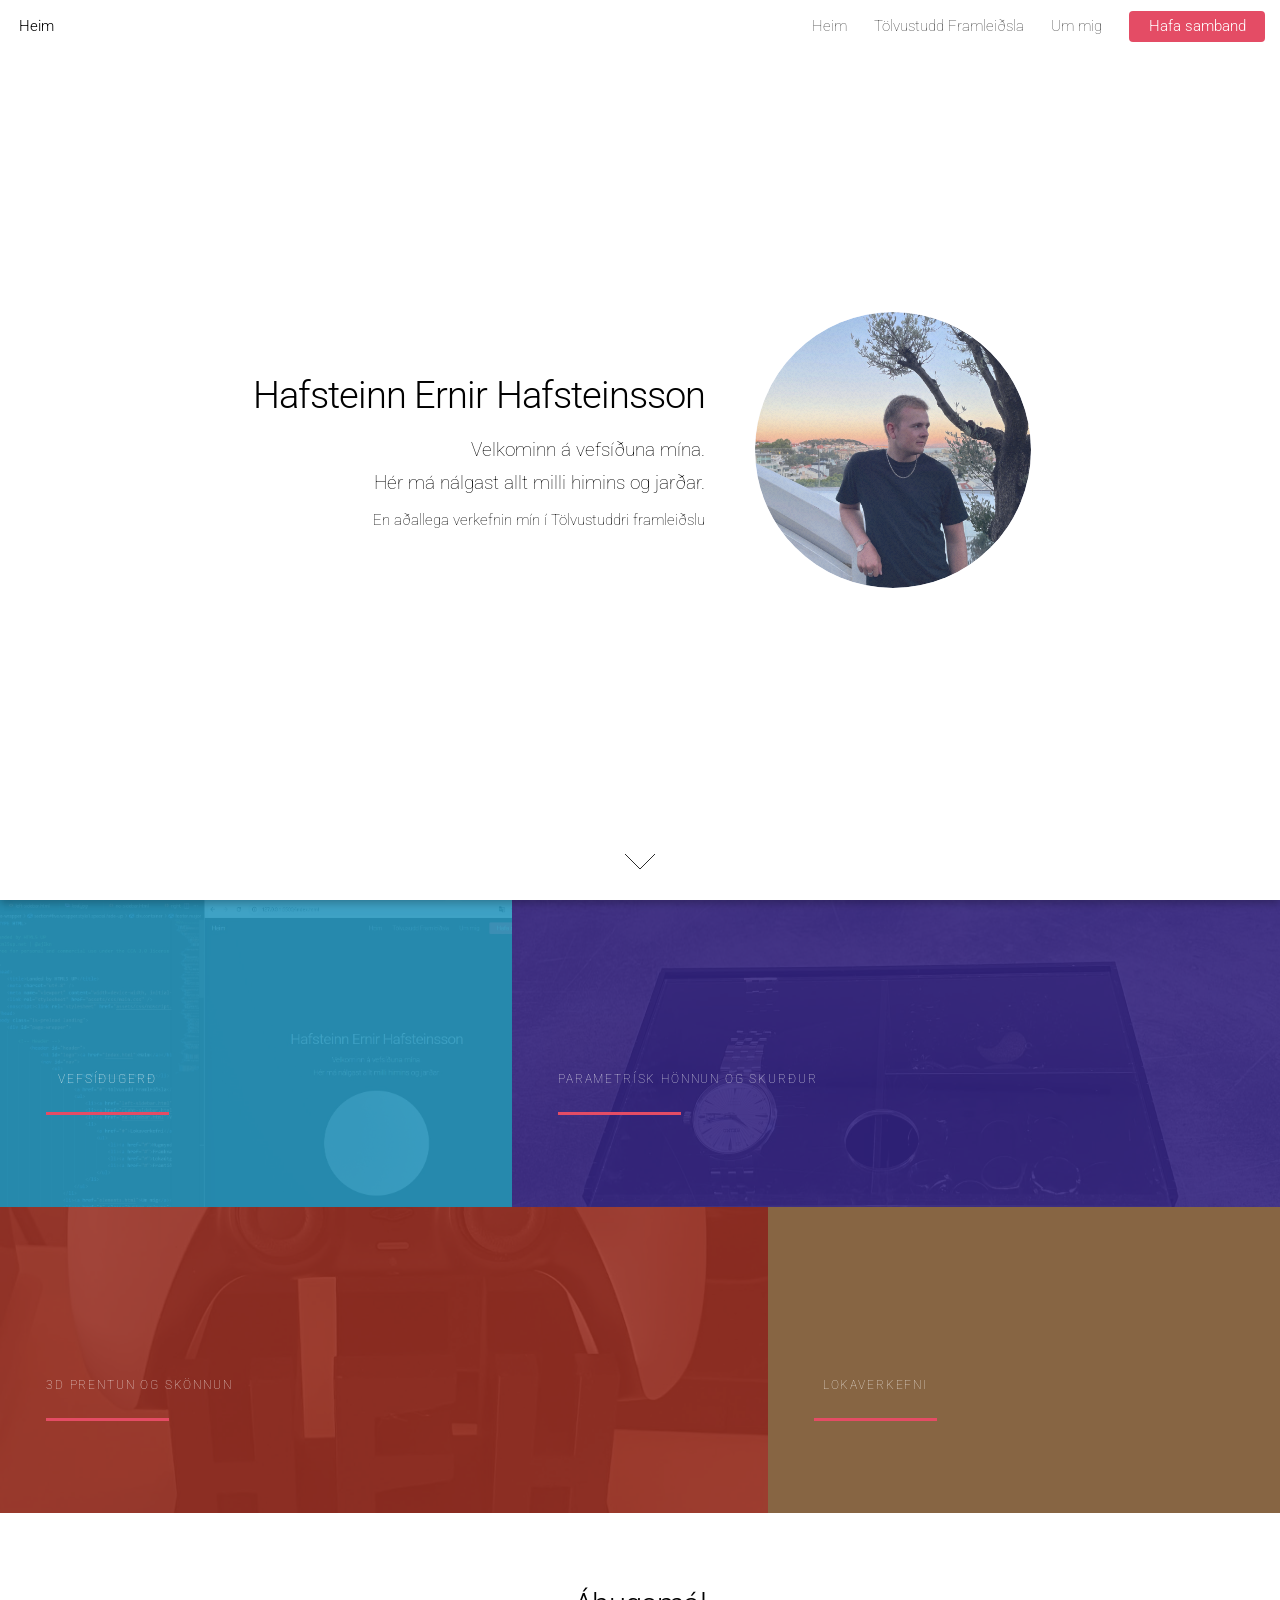
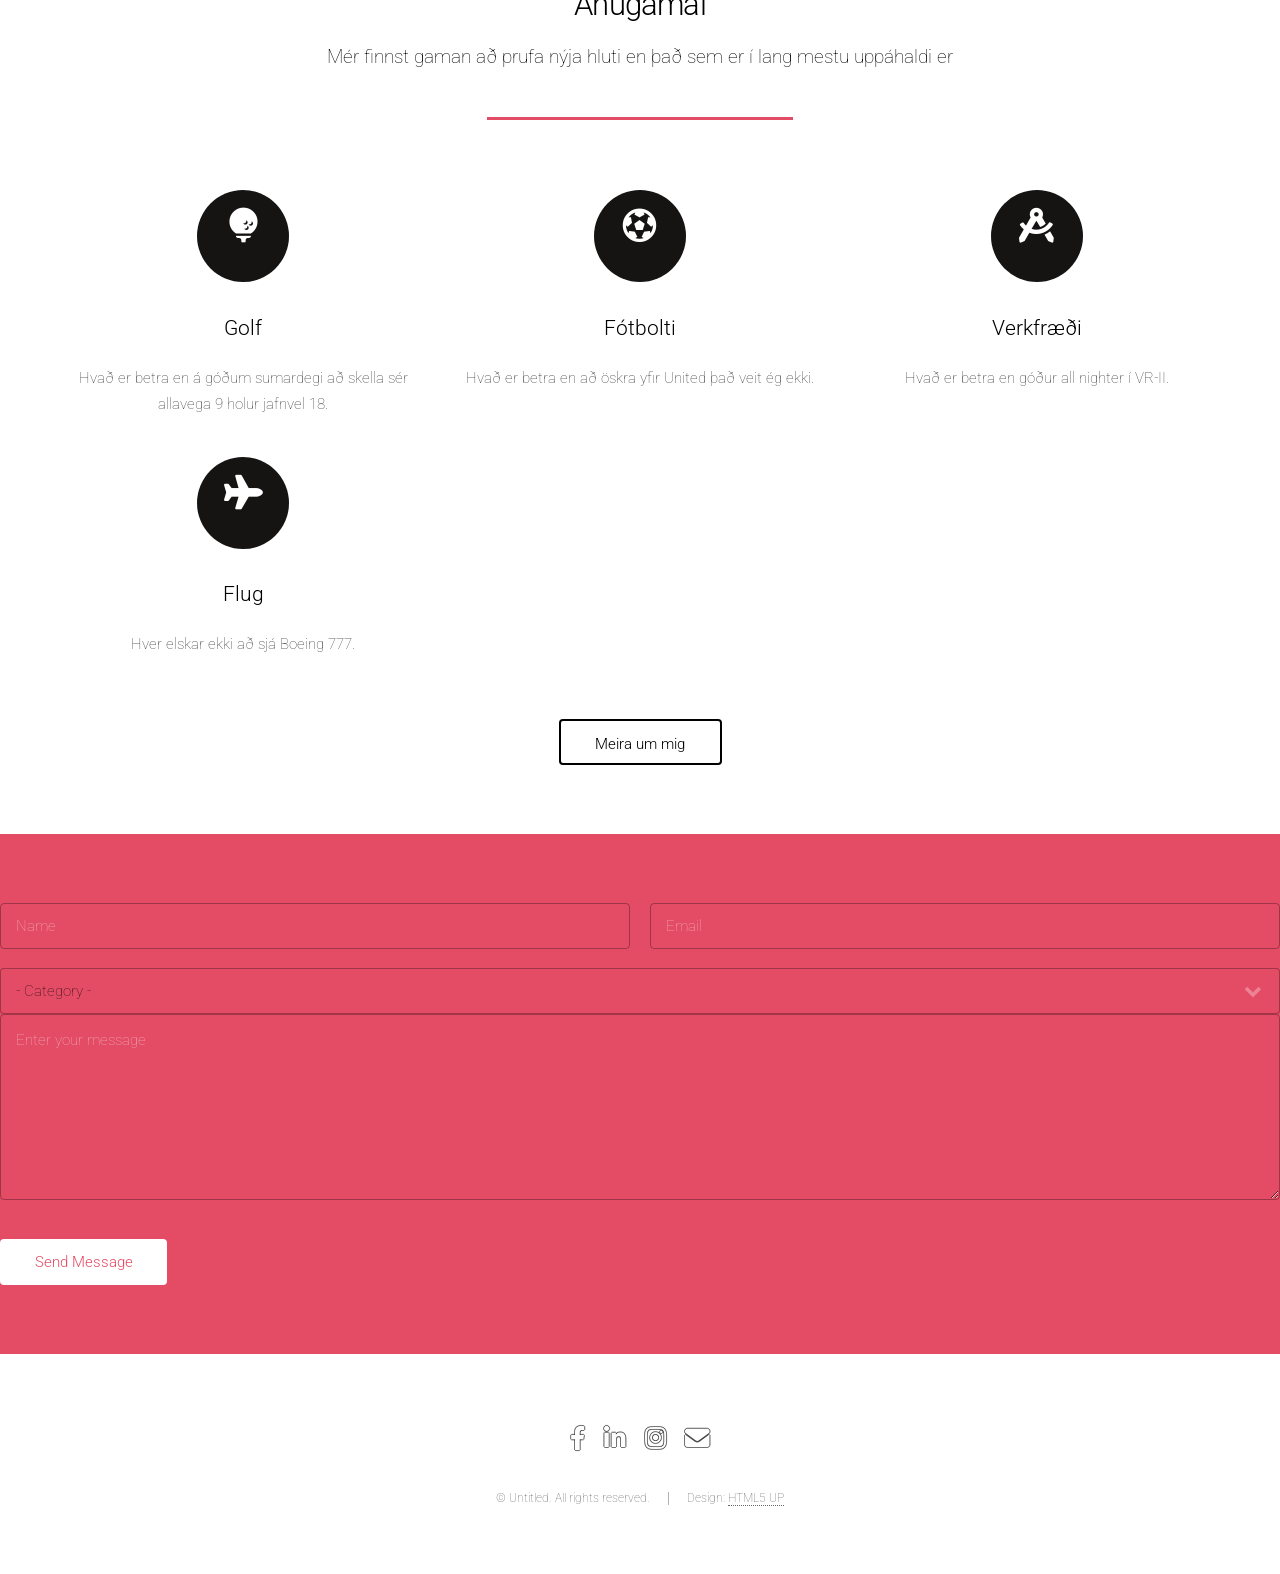
==== commit 22c60c75: "Add files via upload" ====
--- a/index.html
+++ b/index.html
@@ -73,7 +73,7 @@
 
 							<article class="style2">
 								<span class="image">
-									<img src="images/profilepic.jpg" alt="Verkefni 2" />
+									<img src="images/boxid.jpg" alt="Verkefni 2" />
 								</span>
 								<header class="major">
 									<h3><a href="right-sidebar.html" class="link"></a></h3>
@@ -83,7 +83,7 @@
 
 							<article class="style3">
 								<span class="image">
-									<img src="images/profilepic.jpg" alt="Verkefni 3" />
+									<img src="images/standurser" alt="Verkefni 3" />
 								</span>
 								<header class="major">
 									<h3><a href="no-sidebar.html" class="link"></a></h3>
@@ -93,7 +93,7 @@
 
 							<article class="style4">
 								<span class="image">
-									<img src="images/profilepic.jpg" alt="Lokaverkefni" />
+									<img src="images/" alt="Lokaverkefni" />
 								</span>
 								<header class="major">
 									<h3><a href="lokaverkefni.html" class="link"></a></h3>
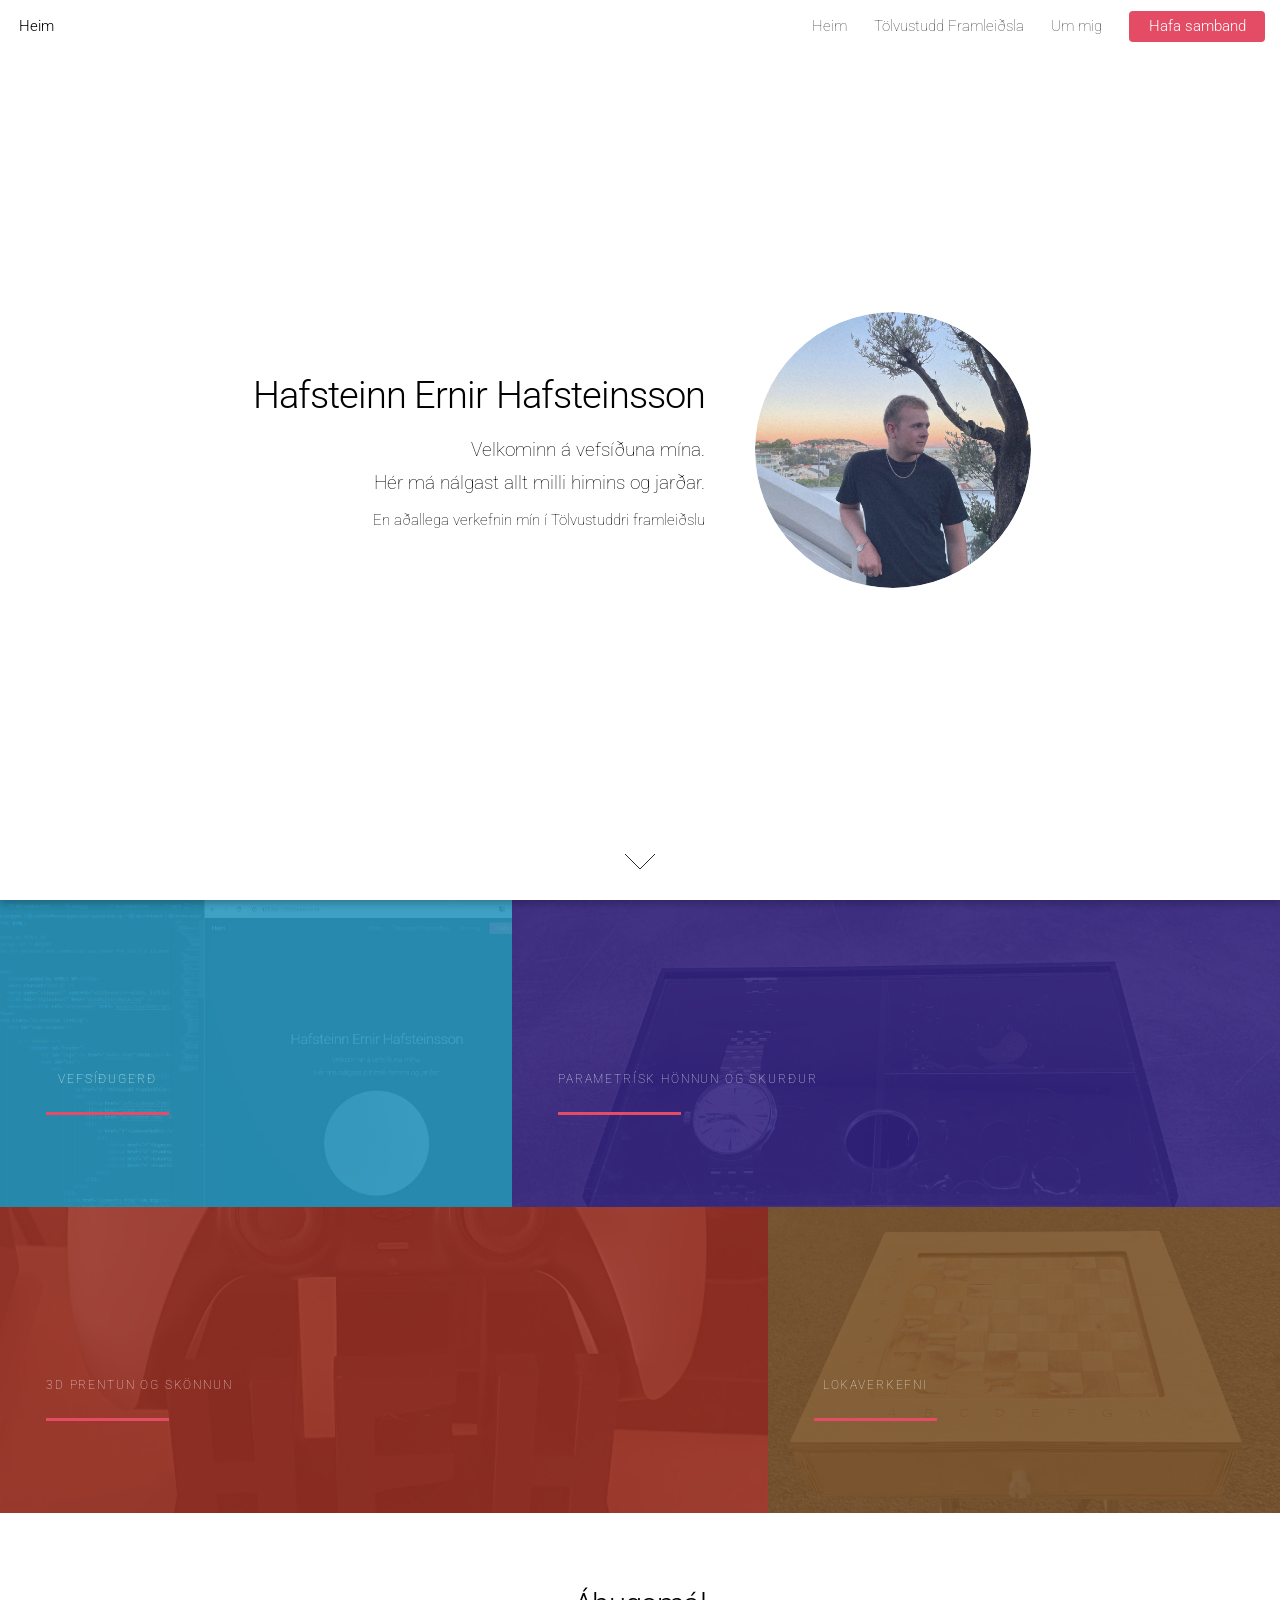
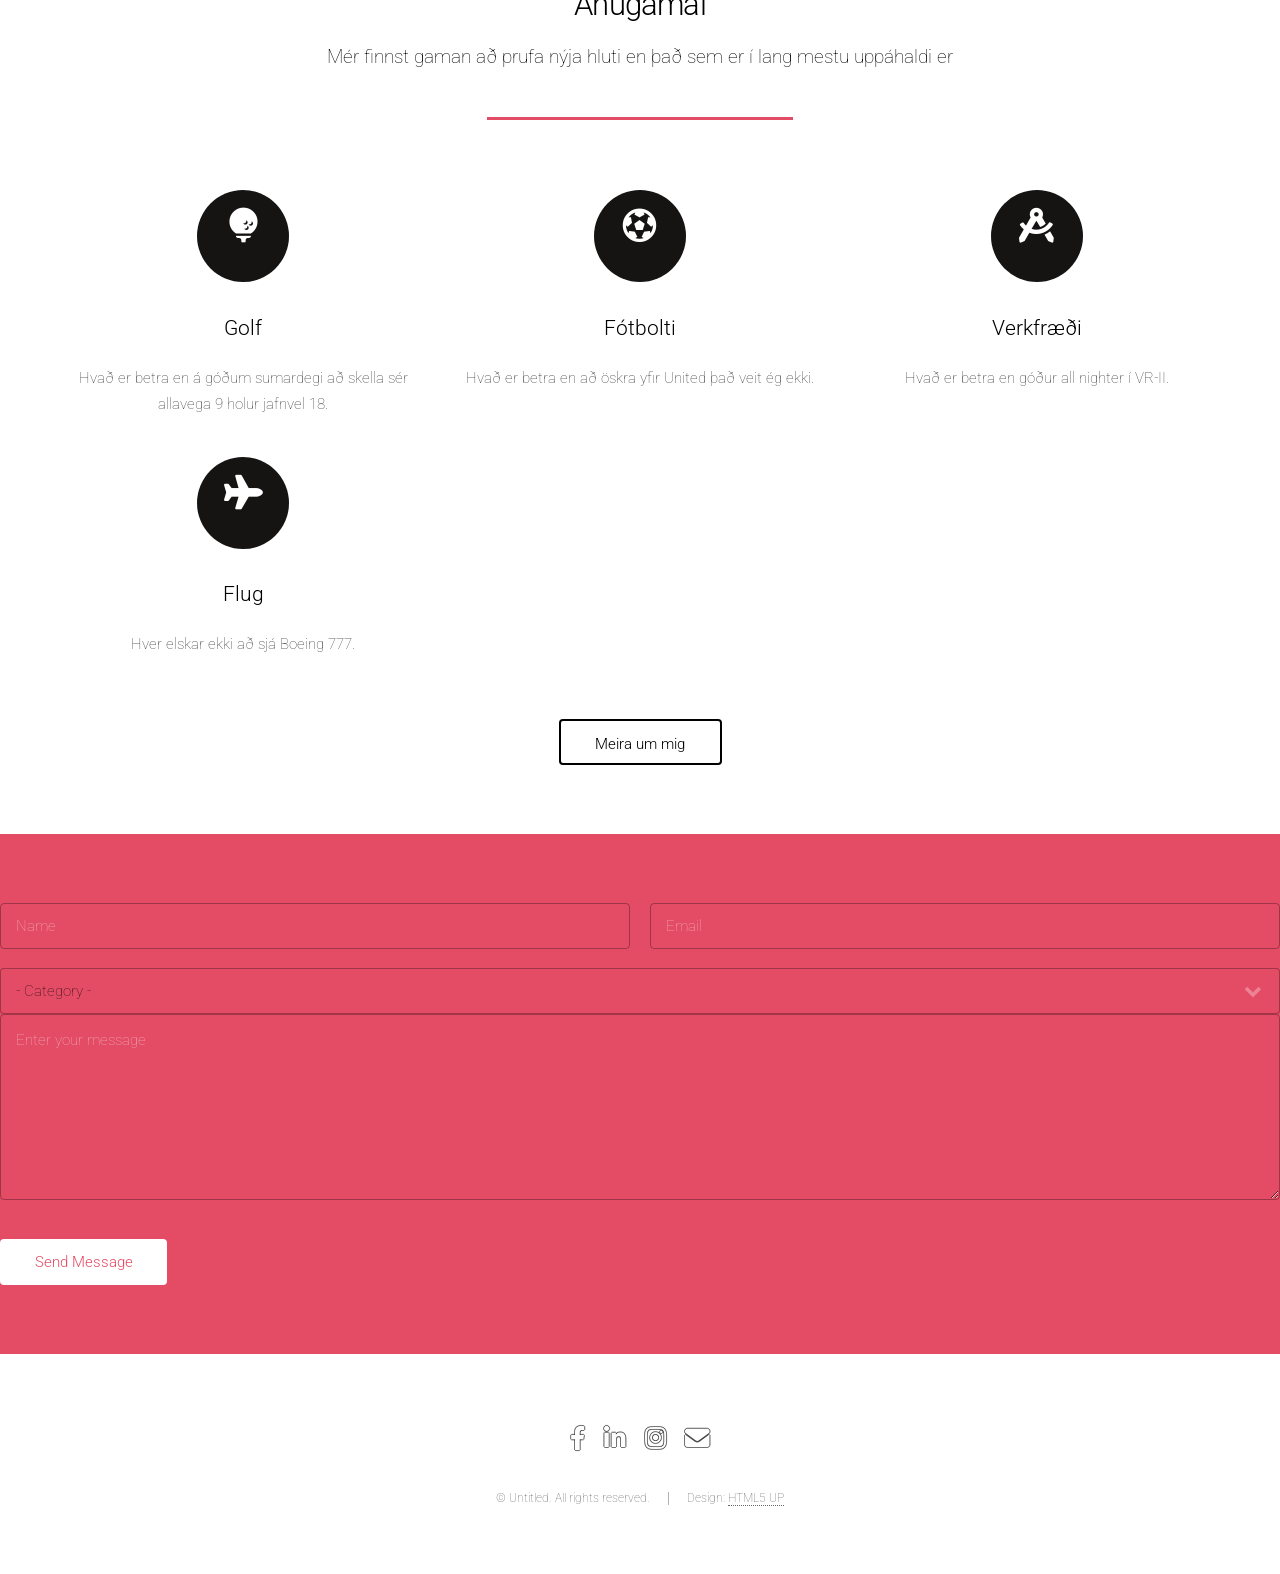
==== commit 9d87bb80: "Lokabreyting lokabreyting" ====
--- a/index.html
+++ b/index.html
@@ -28,13 +28,7 @@
 									<li><a href="right-sidebar.html">Verkefni 2</a></li>
 									<li><a href="no-sidebar.html">Verkefni 3</a></li>
 									<li>
-										<a href="#">Lokaverkefni</a>
-										<ul>
-											<li><a href="#">Hugmynd</a></li>
-											<li><a href="#">Framkvæmd</a></li>
-											<li><a href="#">Lokaútgáfa</a></li>
-											<li><a href="#">Framtíðarhugsun</a></li>
-										</ul>
+										<a href="https://jovan0008.github.io/Tolvustudd-Framleidsla-Lokaverkefni/">Lokaverkefni</a>
 									</li>
 								</ul>
 							</li>
@@ -93,10 +87,10 @@
 
 							<article class="style4">
 								<span class="image">
-									<img src="images/" alt="Lokaverkefni" />
-								</span>
-								<header class="major">
-									<h3><a href="lokaverkefni.html" class="link"></a></h3>
+									<img src="images/Taflbordid.jpg" alt="Lokaverkefni" />
+								</span>
+								<header class="major">
+									<h3><a href="https://jovan0008.github.io/Tolvustudd-Framleidsla-Lokaverkefni/" class="link"></a></h3>
 									<p>Lokaverkefni</p>
 								</header>
 							</article>
